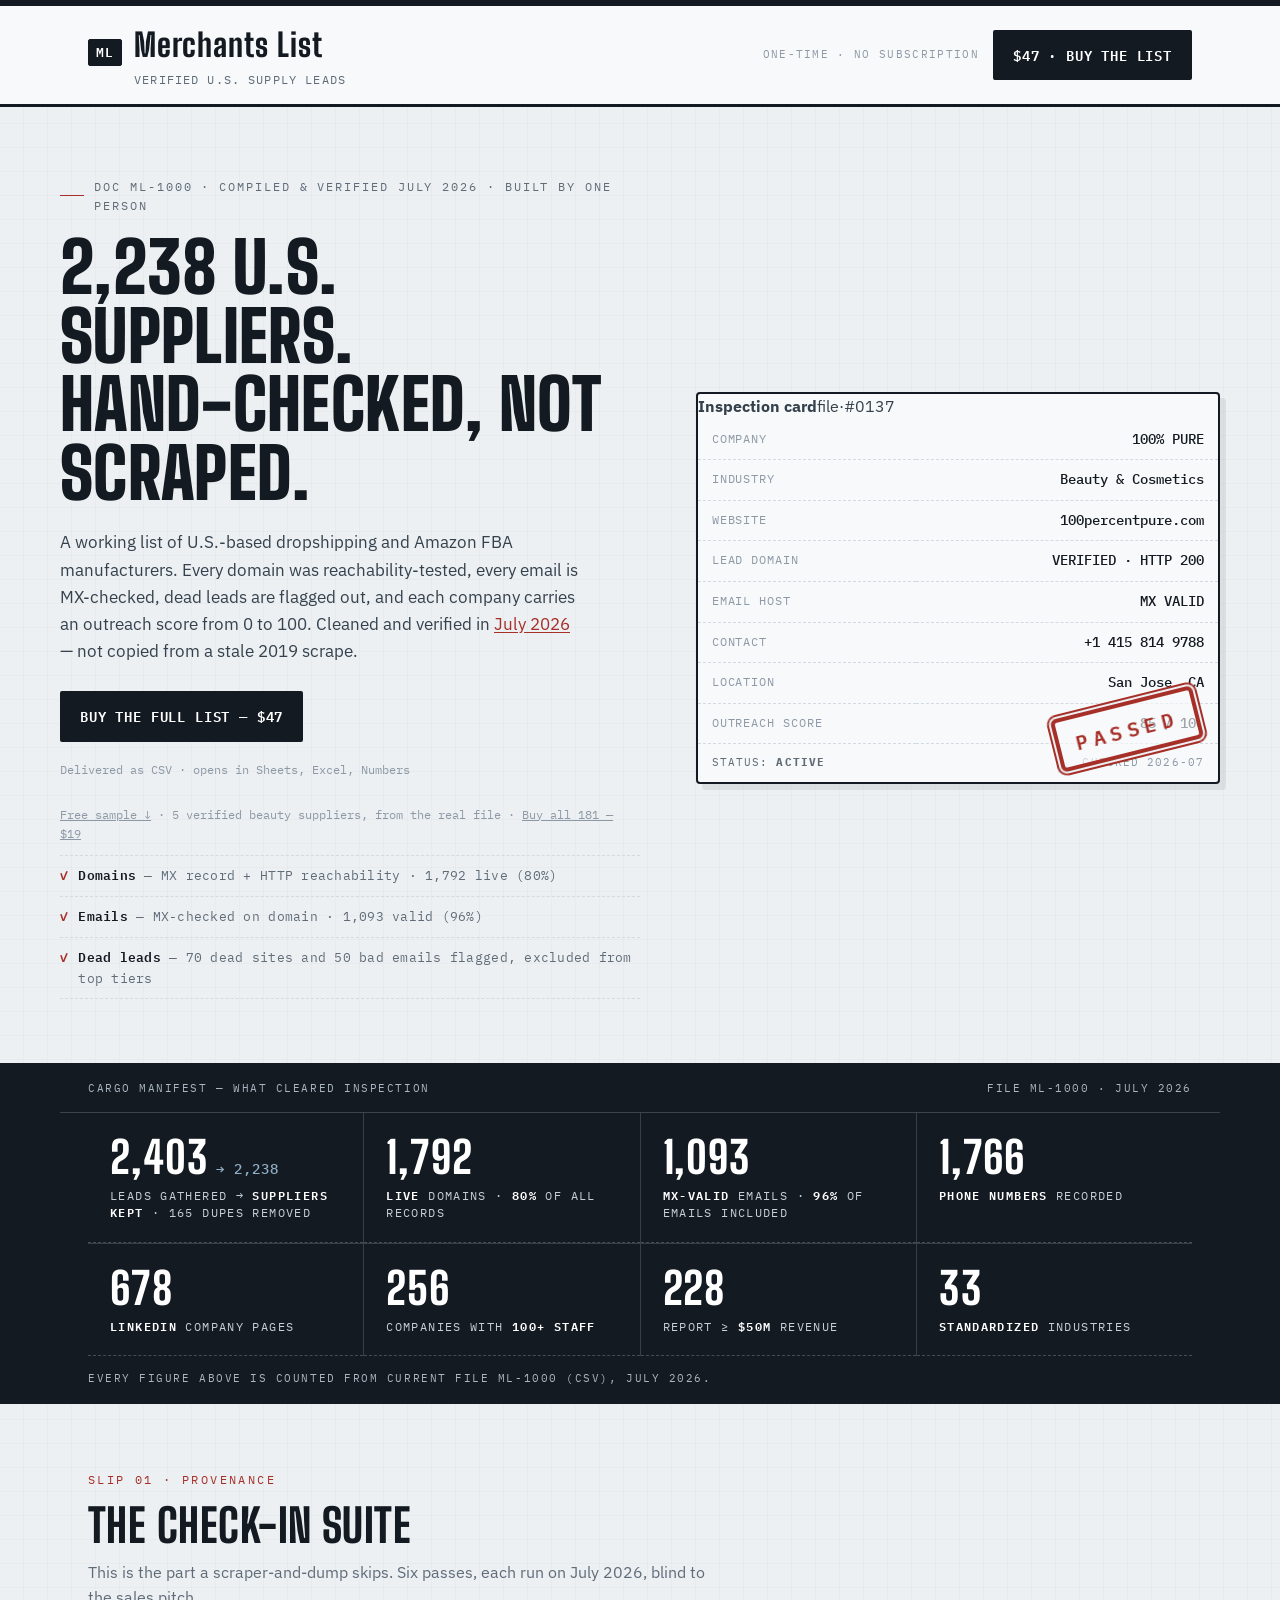
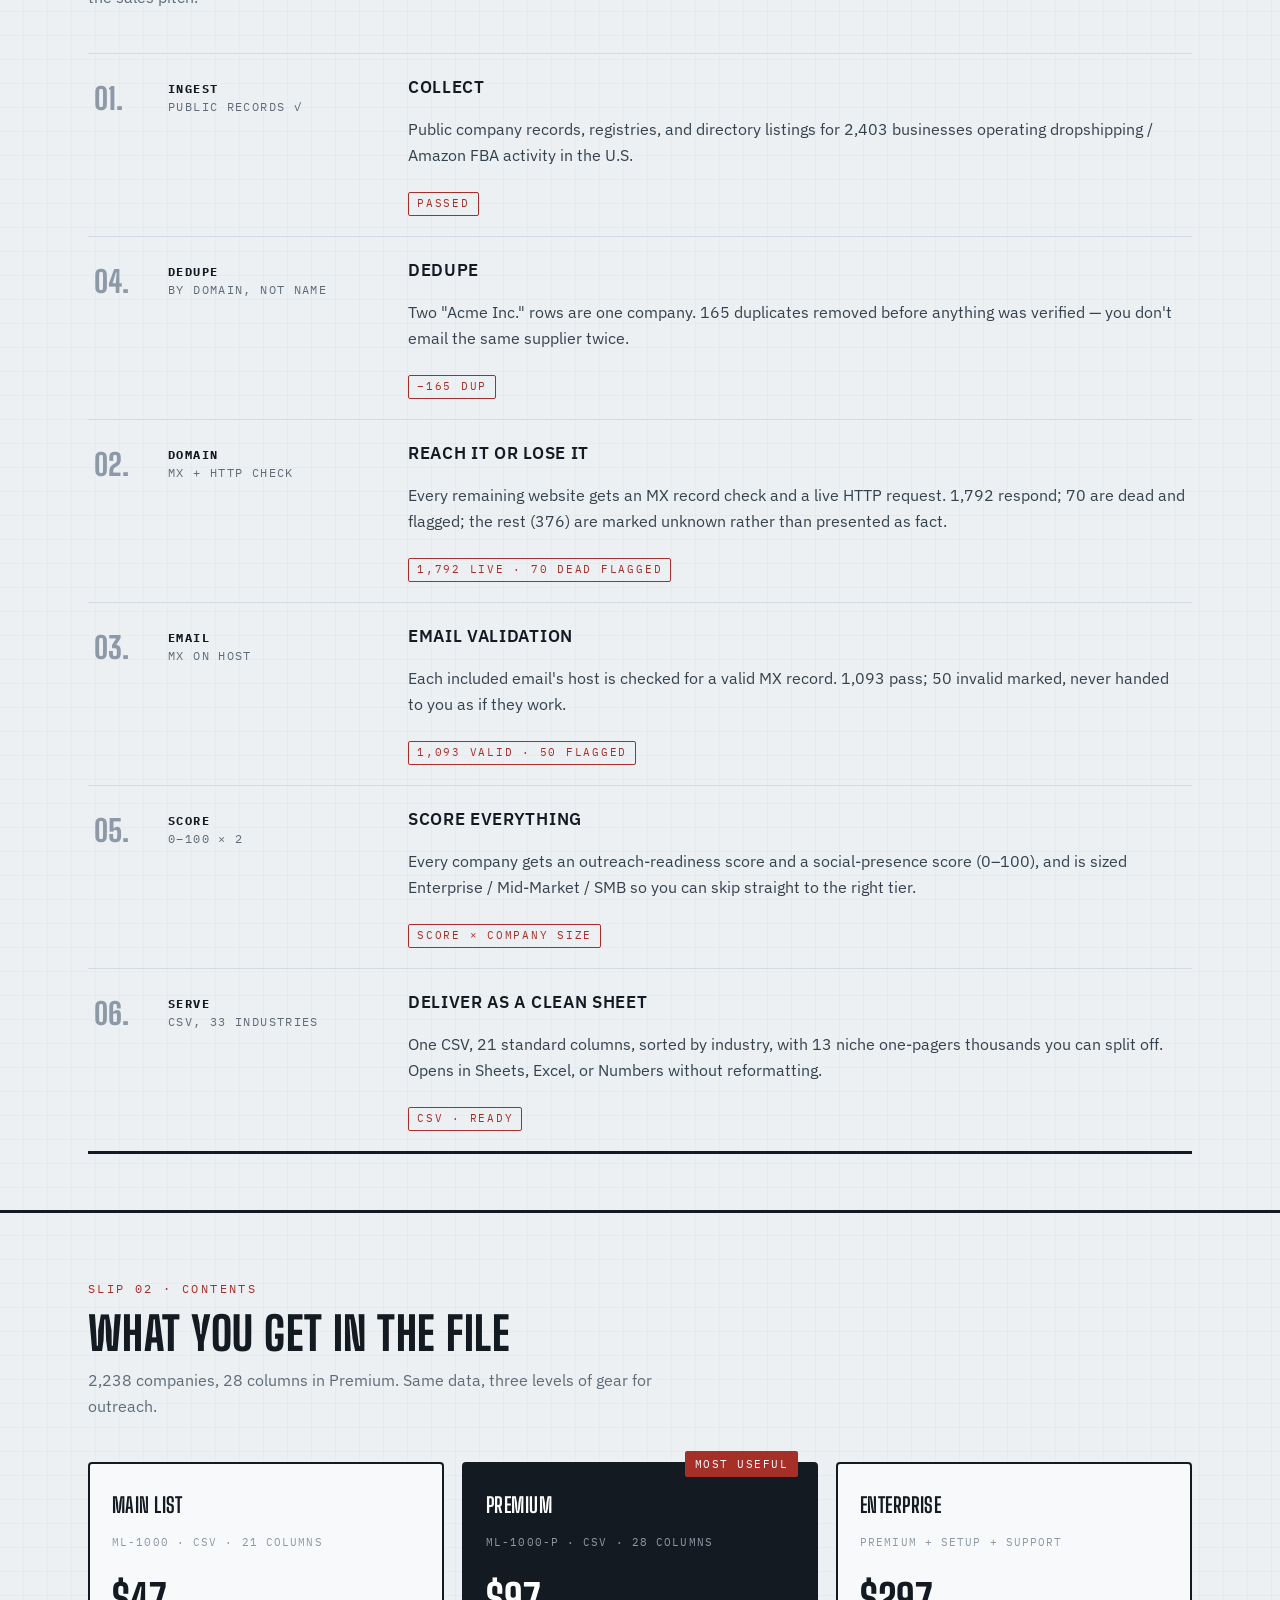
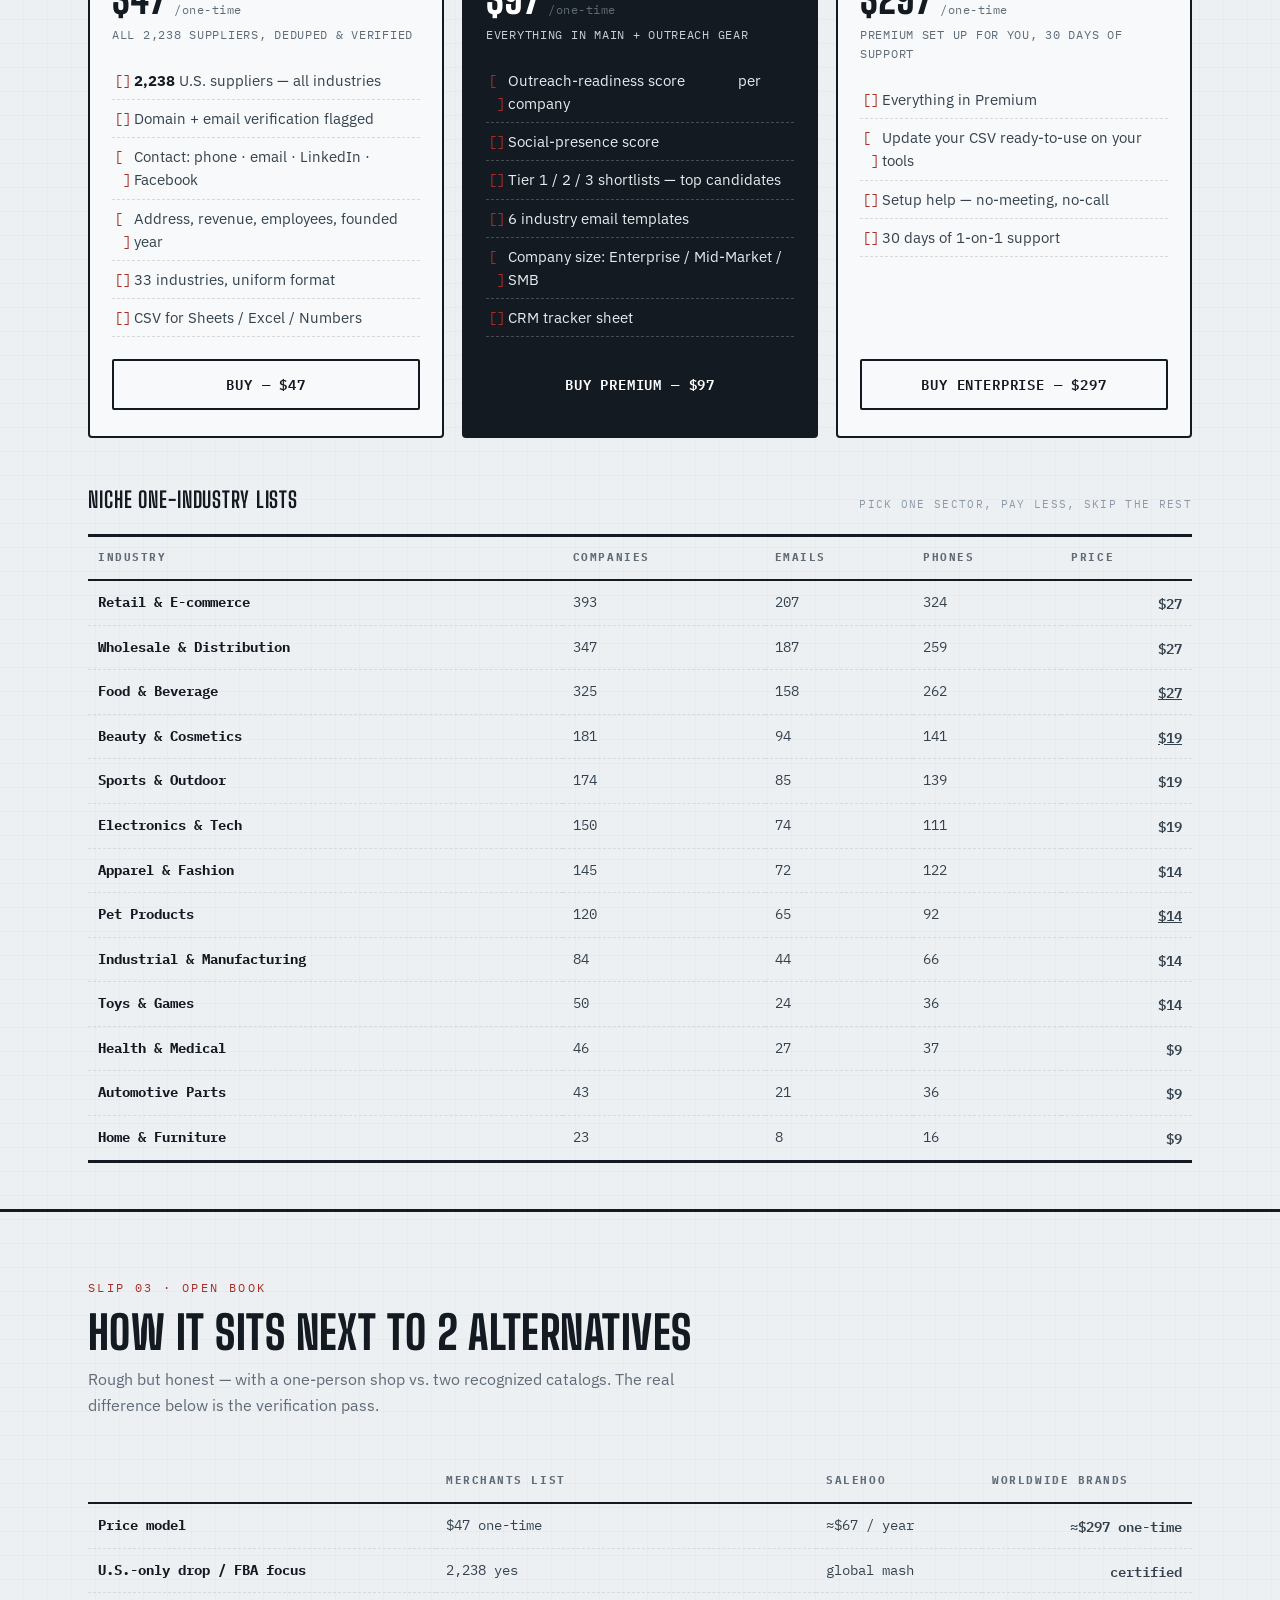
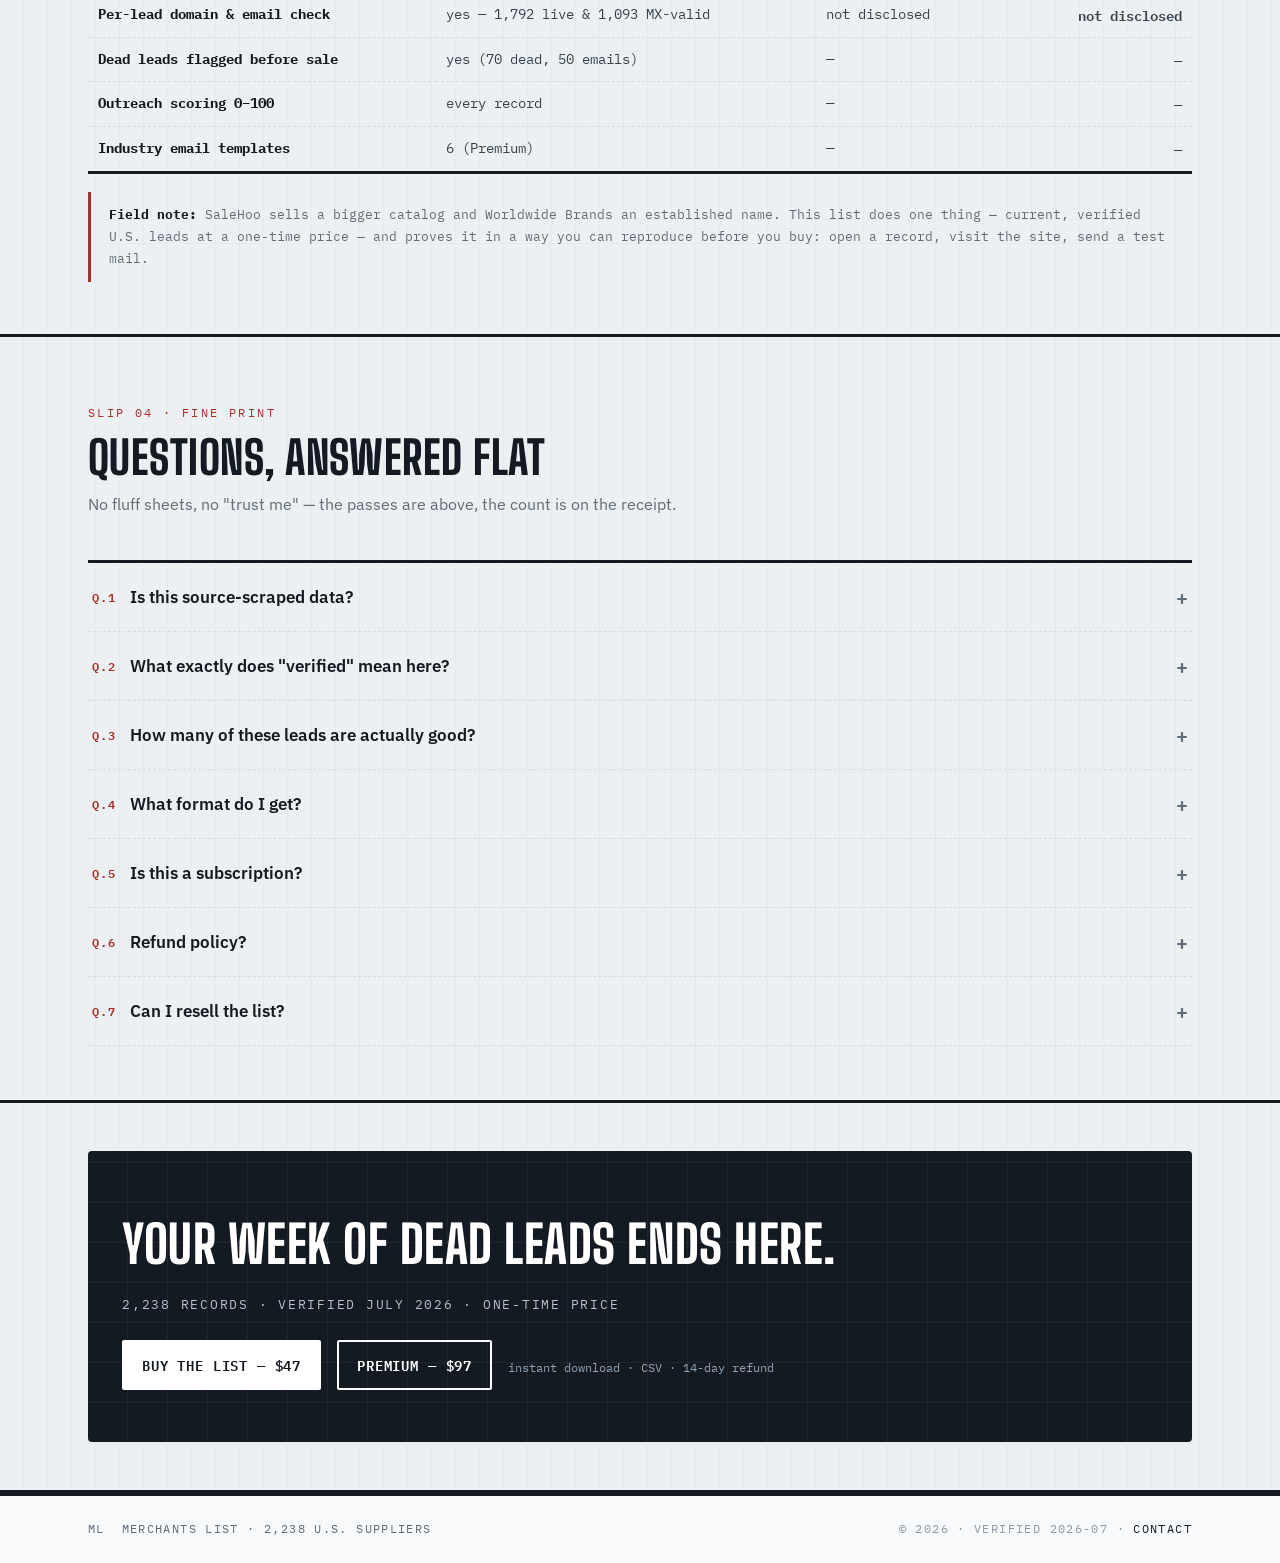
==== index.html @ 6931a7f6 "Add files via upload" ====
<!DOCTYPE html>
<html lang="en">
<head>
<meta charset="utf-8">
<meta name="viewport" content="width=device-width, initial-scale=1">
<title>Merchants List — 2,238 Verified U.S. Dropshipping &amp; FBA Suppliers</title>
<meta name="description" content="2,238 U.S.-based dropshipping and Amazon FBA suppliers, checked by hand and script: 1,792 live domains, 1,093 MX-valid emails, scored 0–100. One-time $47. No subscription.">
<link rel="preconnect" href="https://fonts.googleapis.com">
<link rel="preconnect" href="https://fonts.gstatic.com" crossorigin>
<link href="https://fonts.googleapis.com/css2?family=Big+Shoulders+Display:wght@600;700;800;900&family=IBM+Plex+Mono:wght@400;500;600&family=IBM+Plex+Sans:wght@400;500;600;700&display=swap" rel="stylesheet">
<style>
  :root{
    --paper:#EDF0F3;
    --panel:#F7F9FB;
    --carbon:#141A21;
    --ink:#35424D;
    --slate:#5F6C78;
    --hash:#8D99A6;
    --rule:#D4DAE1;
    --rule-strong:#A8B3BE;
    --stamp:#A62F28;
    --stamp-soft:rgba(166,47,40,.08);
    --maxw:1160px;
    --r-card:4px;
    --r-tag:2px;
    --font-display:'Big Shoulders Display','Arial Narrow',sans-serif;
    --font-mono:'IBM Plex Mono','SFMono-Regular',Consolas,monospace;
    --font-sans:'IBM Plex Sans',system-ui,-apple-system,Segoe UI,Roboto,sans-serif;
  }
  *{box-sizing:border-box}
  html{scroll-behavior:smooth}
  body{
    margin:0;
    font-family:var(--font-sans);
    color:var(--ink);
    background-color:var(--paper);
    background-image:
      repeating-linear-gradient(0deg, transparent 0 23px, rgba(20,26,33,.025) 23px 24px),
      repeating-linear-gradient(90deg, transparent 0 23px, rgba(20,26,33,.025) 23px 24px);
    line-height:1.6;
    -webkit-font-smoothing:antialiased;
  }
  a{color:inherit}
  ::selection{background:var(--stamp);color:#fff}

  .wrap{max-width:var(--maxw);margin:0 auto;padding:0 28px}

  .skip{position:absolute;left:-999px;top:8px;z-index:50;background:var(--carbon);color:#fff;padding:10px 16px;border-radius:var(--r-tag)}
  .skip:focus{left:8px}

  .mono{font-family:var(--font-mono)}
  .display{font-family:var(--font-display)}

  /* ---------- MASTHEAD ---------- */
  .masthead{
    border-bottom:3px solid var(--carbon);
    border-top:6px solid var(--carbon);
    background:var(--panel);
  }
  .masthead-inner{
    display:flex;align-items:center;justify-content:space-between;gap:16px;
    padding:14px 28px;max-width:var(--maxw);margin:0 auto;flex-wrap:wrap;
  }
  .brand{display:flex;align-items:baseline;gap:12px;flex-wrap:wrap}
  .brand .mark{
    font-family:var(--font-mono);font-weight:600;font-size:13px;letter-spacing:.08em;
    border:1px solid var(--carbon);padding:2px 7px;border-radius:var(--r-tag);
    background:var(--carbon);color:#fff;
  }
  .brand h1,.brand p{margin:0}
  .brand h1{font-family:var(--font-display);font-weight:800;font-size:32px;letter-spacing:.03em;color:var(--carbon)}
  .brand .tagline{font-family:var(--font-mono);font-size:11.5px;letter-spacing:.1em;color:var(--slate);text-transform:uppercase}
  .masthead-cta{display:flex;align-items:center;gap:14px}
  .masthead-meta{font-family:var(--font-mono);font-size:11px;letter-spacing:.12em;text-transform:uppercase;color:var(--hash)}

  .btn{
    display:inline-block;font-family:var(--font-mono);font-weight:600;font-size:14px;letter-spacing:.06em;
    text-transform:uppercase;text-decoration:none;padding:12px 18px;border-radius:var(--r-tag);
    border:2px solid var(--carbon);color:var(--carbon);background:transparent;transition:background .15s,transform .15s;
  }
  .btn:hover{background:rgba(20,26,33,.06)}
  .btn:active{transform:translateY(1px)}
  .btn-primary{background:var(--carbon);border-color:var(--carbon);color:#fff}
  .btn-primary:hover{background:var(--stamp);border-color:var(--stamp);color:#fff}

  /* ---------- HERO ---------- */
  .hero{border-bottom:3px solid var(--carbon)}
  .hero-grid{display:grid;grid-template-columns:1.05fr .95fr;gap:56px;align-items:center;padding:70px 0 64px}
  .kicker{
    font-family:var(--font-mono);font-size:12px;letter-spacing:.16em;text-transform:uppercase;
    color:var(--slate);display:flex;align-items:center;gap:10px;margin:0 0 18px;
  }
  .kicker::before{content:"";width:26px;height:1px;background:var(--stamp)}
  .hero h2{
    font-family:var(--font-display);font-weight:900;font-size:clamp(40px,6vw,70px);
    line-height:.98;letter-spacing:.005em;margin:0 0 22px;color:var(--carbon);text-transform:uppercase;
  }
  .hero h2 .stamp-underline{
    position:relative;white-space:nowrap;
  }
  .hero h2 .stamp-underline::after{
    content:"";position:absolute;left:-2px;right:-2px;bottom:.04em;height:.14em;
    background:var(--stamp-soft);border-bottom:2px solid var(--stamp);border-radius:1px;
  }
  .lede{font-size:17px;color:var(--ink);max-width:52ch;margin:0 0 26px}
  .lede a{color:var(--stamp);text-decoration-color:var(--stamp);text-underline-offset:2px}

  .cta-row{display:flex;align-items:center;gap:18px;flex-wrap:wrap;margin-bottom:26px}
  .cta-note{font-family:var(--font-mono);font-size:12px;color:var(--hash)}

  .prelist{list-style:none;margin:0;padding:0;border-top:1px dashed var(--rule)}
  .prelist li{
    display:flex;gap:10px;align-items:baseline;
    font-family:var(--font-mono);font-size:13px;color:var(--slate);
    padding:9px 0;border-bottom:1px dashed var(--rule);letter-spacing:.02em;
  }
  .prelist li b{color:var(--carbon);font-weight:600}
  .prelist li .ck{color:var(--stamp);font-weight:600}

  /* inspection card */
  .inspection{
    position:relative;background:var(--panel);border:2px solid var(--carbon);
    border-radius:var(--r-card);box-shadow:6px 6px 0 rgba(20,26,33,.08);
  }
  .inspection .file{
    display:flex;justify-content:space-between;gap:10px;align-items:center;
    border-bottom:2px solid var(--carbon);padding:8px 14px;
    font-family:var(--font-mono);font-size:11px;letter-spacing:.14em;text-transform:uppercase;
    background:#E7EAEE;
  }
  .inspection .file b{color:var(--carbon)}
  .inspection .file span{color:var(--slate)}
  .inspection table{width:100%;border-collapse:collapse;font-family:var(--font-mono);font-size:13.5px}
  .inspection td{padding:9px 14px;border-bottom:1px dashed var(--rule);vertical-align:top}
  .inspection td.k{color:var(--hash);width:42%;text-transform:uppercase;letter-spacing:.08em;font-size:12px}
  .inspection td.v{text-align:right;color:var(--carbon);font-weight:500}
  .inspection td.v .ok{color:var(--stamp);font-weight:600}
  .inspection .foot{padding:10px 14px;font-family:var(--font-mono);font-size:11px;letter-spacing:.1em;text-transform:uppercase;color:var(--slate);display:flex;justify-content:space-between}
  .inspection .foot time{color:var(--hash)}

  .stamp{
    position:absolute;right:18px;bottom:26px;
    font-family:var(--font-mono);font-weight:600;font-size:20px;letter-spacing:.28em;text-transform:uppercase;
    color:var(--stamp);border:4px solid var(--stamp);border-radius:6px;
    padding:8px 16px 6px;background:rgba(247,249,251,.62);
    transform:rotate(-9deg);box-shadow:0 0 0 2px var(--paper),0 0 0 4px var(--stamp);
    opacity:0;pointer-events:none;
  }
  @media (prefers-reduced-motion:no-preference){
    .stamp{animation:stamp-hit .75s cubic-bezier(.2,.85,.25,1) .5s both}
  }
  @keyframes stamp-hit{
    0%{opacity:0;transform:translate(-120px,-90px) rotate(-26deg) scale(1.6)}
    55%{opacity:1;transform:translate(0,0) rotate(-14deg) scale(1.02)}
    72%{transform:translate(0,-3px) rotate(-12deg) scale(1)}
    100%{opacity:1;transform:rotate(-14deg) scale(1)}
  }
  @media (prefers-reduced-motion:reduce){
    .stamp{opacity:1}
    html{scroll-behavior:auto}
  }

  /* ---------- TALLY STRIP ---------- */
  .tally{border-bottom:3px solid var(--carbon);background:var(--carbon);color:#fff}
  .tally .strip{
    display:grid;grid-template-columns:repeat(4,1fr);gap:1px;background:rgba(255,255,255,.16);
  }
  .ticket{
    background:var(--carbon);padding:22px 22px 20px;position:relative;
    border-bottom:1px dashed rgba(255,255,255,.22);
  }
  .ticket::after{
    content:"";position:absolute;left:0;right:0;bottom:-5px;height:10px;
    background:
      radial-gradient(circle at 5px 1px,var(--carbon) 3px,transparent 3.5px) 0 0/13px 10px no-repeat;
  }
  .ticket .n{font-family:var(--font-display);font-weight:800;font-size:44px;line-height:1;letter-spacing:.02em;display:flex;align-items:baseline;gap:8px}
  .ticket .n small{font-family:var(--font-mono);font-size:14px;font-weight:500;color:#8FB0C6}
  .ticket .l{font-family:var(--font-mono);font-size:11.5px;letter-spacing:.12em;text-transform:uppercase;color:#C9CFD6;margin-top:8px;line-height:1.5}
  .ticket .l b{color:#fff;font-weight:600}
  .ticket .check{color:#E4584C;font-weight:600}
  .ticker-hd,.tally-foot{
    font-family:var(--font-mono);font-size:11px;letter-spacing:.14em;text-transform:uppercase;
    padding-top:14px;padding-bottom:14px;color:#AAB6C2;
  }
  .ticker-hd{display:flex;justify-content:space-between;gap:12px;align-items:center;border-bottom:1px solid rgba(255,255,255,.18)}

  /* ---------- SECTION HEADERS ---------- */
  section.block{border-bottom:3px solid var(--carbon)}
  .sechd{padding:54px 0 8px}
  .sechd .no{font-family:var(--font-mono);font-size:12px;letter-spacing:.2em;color:var(--stamp);text-transform:uppercase}
  .sechd h3{font-family:var(--font-display);font-weight:800;font-size:clamp(30px,4.4vw,46px);text-transform:uppercase;letter-spacing:.01em;color:var(--carbon);margin:6px 0 10px;line-height:1.05}
  .sechd p.sub{color:var(--slate);max-width:62ch;margin:0 0 34px;font-size:16px}

  /* ---------- PROCESS ---------- */
  .steps{border-collapse:collapse;width:100%;margin:0 0 56px}
  .steps tr{border-top:1px solid var(--rule)}
  .steps td{padding:20px 6px;vertical-align:top}
  .steps tr:last-child{border-bottom:3px solid var(--carbon)}
  .steps .num{font-family:var(--font-display);font-weight:800;font-size:30px;color:var(--hash);width:74px}
  .steps .stat{width:240px;font-family:var(--font-mono);font-size:11.5px;letter-spacing:.12em;text-transform:uppercase;color:var(--slate);padding-top:26px;line-height:1.6}
  .steps .stat b{color:var(--carbon)}
  .steps .title{font-weight:600;color:var(--carbon);font-size:17px;margin-bottom:4px;text-transform:uppercase;letter-spacing:.04em}
  .steps .desc{color:var(--ink)}
  .steps .pass{display:inline-block;margin-top:8px;font-family:var(--font-mono);font-size:11px;letter-spacing:.16em;text-transform:uppercase;color:var(--stamp);border:1px solid var(--stamp);padding:2px 8px;border-radius:var(--r-tag)}

  /* ---------- PRICING ---------- */
  .grid{padding-bottom:46px}
  .tiers{display:grid;grid-template-columns:repeat(3,1fr);gap:18px;margin-bottom:44px}
  .tier{
    position:relative;background:var(--panel);border:2px solid var(--carbon);border-radius:var(--r-card);
    padding:24px 22px 26px;display:flex;flex-direction:column;
  }
  .tier.lead{background:var(--carbon);color:#fff;border-color:var(--carbon)}
  .tier.lead h4{color:#fff}
  .tier.lead .price{color:#fff}
  .tier.lead .tier-meta{color:#C9CFD8}
  .tier.lead .inc{color:#E7EBEE}
  .tier.lead ul li{border-color:rgba(255,255,255,.22);color:#E7EBEE}
  .tier .ribbon{
    position:absolute;top:-13px;right:18px;background:var(--stamp);color:#fff;
    font-family:var(--font-mono);font-size:10.5px;letter-spacing:.14em;text-transform:uppercase;padding:5px 10px;border-radius:var(--r-tag);
  }
  .tier h4{font-family:var(--font-display);font-weight:700;font-size:21px;letter-spacing:.02em;margin:0 0 2px;text-transform:uppercase;color:var(--carbon)}
  .tier .tbl-meta{font-family:var(--font-mono);font-size:11px;letter-spacing:.1em;text-transform:uppercase;color:var(--hash)}
  .tier .price{font-family:var(--font-display);font-weight:800;font-size:40px;line-height:1;margin:16px 0 4px;color:var(--carbon)}
  .tier .price small{font-family:var(--font-mono);font-size:12px;color:var(--slate);font-weight:400;letter-spacing:.04em}
  .tier .onetime{font-family:var(--font-mono);font-size:11.5px;color:var(--stamp);letter-spacing:.08em}
  .tier .listing{font-family:var(--font-mono);font-size:12px;letter-spacing:.06em;color:var(--slate);margin:2px 0 0;text-transform:uppercase}
  .tier.lead .listing{color:#C9CFD8}
  .tier ul{list-style:none;padding:0;margin:18px 0 22px}
  .tier ul li{font-size:14.5px;padding:7px 0 7px 22px;position:relative;color:var(--ink);border-bottom:1px dashed var(--rule)}
  .tier ul li::before{content:"[";position:absolute;left:2px;color:var(--stamp);font-family:var(--font-mono)}
  .tier ul li::after{content:"]";position:absolute;left:11px;color:var(--stamp);font-family:var(--font-mono)}
  .tier ul li b{color:var(--carbon)}
  .tier .btn{margin-top:auto;text-align:center}

  .niche-hd{display:flex;justify-content:space-between;align-items:baseline;border-bottom:3px solid var(--carbon);padding-bottom:10px;margin-bottom:0}
  .niche-hd h4{font-family:var(--font-display);font-weight:700;font-size:22px;text-transform:uppercase;letter-spacing:.04em;color:var(--carbon);margin:0}
  .niche-hd p{font-family:var(--font-mono);font-size:11px;letter-spacing:.12em;text-transform:uppercase;color:var(--hash)}
  .tablewrap{overflow-x:auto;margin-top:0}
  table.ledger{width:100%;border-collapse:collapse;font-family:var(--font-mono);font-size:13.5px}
  table.ledger th{
    text-align:left;font-size:11px;letter-spacing:.14em;text-transform:uppercase;color:var(--slate);
    padding:12px 10px;border-bottom:2px solid var(--carbon);
  }
  table.ledger td{padding:11px 10px;border-bottom:1px dashed var(--rule);color:var(--ink)}
  table.ledger td:last-child{text-align:right;font-weight:600}
  table.ledger tr:hover td{background:rgba(166,47,40,.04)}
  table.ledger td b{color:var(--carbon)}
  table.ledger td .price{color:var(--stamp);font-weight:600}
  table.ledger tr:last-child td{border-bottom:3px solid var(--carbon)}

  /* ---------- COMPARISON ---------- */
  .compare{padding-bottom:52px}
  .compare .note{
    font-family:var(--font-mono);font-size:13px;color:var(--slate);border-left:3px solid var(--stamp);
    padding:12px 18px;margin:18px 0 0;width:100%;line-height:1.7;
  }
  .compare .note b{color:var(--carbon)}
  table.ledger td .mar{color:var(--carbon)}
  table.ledger td .nope{color:var(--hash)}

  /* ---------- FAQ ---------- */
  .faq{padding-bottom:54px}
  details{
    border-bottom:1px dashed var(--rule);
  }
  details:first-of-type{border-top:3px solid var(--carbon)}
  details summary{
    cursor:pointer;list-style:none;display:flex;justify-content:flex-start;align-items:center;gap:14px;
    padding:18px 4px;font-weight:600;color:var(--carbon);font-size:16.5px;text-transform:none;
  }
  details summary::-webkit-details-marker{display:none}
  details summary .q{font-family:var(--font-mono);font-size:11.5px;color:var(--stamp);letter-spacing:.1em;flex:0 0 auto}
  details summary::after{content:"+";font-family:var(--font-mono);font-size:20px;color:var(--slate);transition:transform .15s;margin-left:auto;padding-left:14px}
  details[open] summary::after{content:"−";color:var(--stamp)}
  details p{margin:0 0 18px;padding:0 4px 0 30px;color:var(--sl)}
  details p b{color:var(--carbon)}

  /* ---------- FINAL CTA ---------- */
  .final{
    background:var(--carbon);color:#fff;border-radius:var(--r-card);
    margin:48px 0;padding:52px 34px;position:relative;overflow:hidden;
  }
  .final::before{
    content:"";position:absolute;inset:0;
    background:repeating-linear-gradient(90deg,transparent 0 39px,rgba(255,255,255,.05) 39px 40px),
               repeating-linear-gradient(0deg,transparent 0 39px,rgba(255,255,255,.05) 39px 40px);
  }
  .final h3{
    position:relative;font-family:var(--font-display);font-weight:800;font-size:clamp(30px,5vw,52px);
    text-transform:uppercase;letter-spacing:.01em;margin:0 0 8px;color:#fff;
  }
  .final .sub{position:relative;font-family:var(--font-mono);font-size:12.5px;letter-spacing:.14em;text-transform:uppercase;color:#AFC3D4;margin:0 0 26px}
  .final .final-cta{position:relative;display:flex;gap:16px;align-items:center;flex-wrap:wrap}
  .final .btn{border-color:#fff;color:#fff}
  .final .btn-primary{background:#fff;color:var(--carbon);border-color:#fff}
  .final .btn-primary:hover{background:var(--stamp);border-color:var(--stamp);color:#fff}
  .final .fine{position:relative;font-family:var(--font-mono);font-size:12px;color:#8FA3B6;margin-top:4px}

  footer{
    border-top:6px solid var(--carbon);background:var(--panel);
  }
  footer .wrap{display:flex;justify-content:space-between;align-items:center;gap:14px;flex-wrap:wrap;padding:24px 28px}
  footer .l{font-family:var(--font-mono);font-size:11.5px;letter-spacing:.12em;text-transform:uppercase;color:var(--slate)}
  footer .r{font-family:var(--font-mono);font-size:11.5px;letter-spacing:.12em;text-transform:uppercase;color:var(--hash)}
  footer a{color:var(--carbon);text-decoration:none}
  footer a:hover{text-decoration:underline;text-underline-offset:2px}

  :focus-visible{outline:2px solid var(--stamp);outline-offset:2px;border-radius:2px}

  @media (max-width:960px){
    .hero-grid{grid-template-columns:1fr;gap:40px;padding:44px 0 48px}
    .tally .strip{grid-template-columns:repeat(2,1fr)}
    .tiers{grid-template-columns:1fr}
    .steps .stat{display:none}
    .steps .num{width:52px;font-size:24px}
  }
  @media (max-width:520px){
    .wrap{padding:0 18px}
    .masthead-inner{padding:14px 18px}
    footer .wrap{padding:20px 18px}
    .tally .strip{grid-template-columns:1fr}
    .masthead-meta{display:none}
    .final{padding:38px 22px}
  }
</style>
</head>
<body id="top">
<a class="skip" href="#main">Skip to content</a>

<header class="masthead">
  <div class="masthead-inner">
    <div class="brand">
      <span class="mark" aria-hidden="true">ML</span>
      <div>
        <h1>Merchants List</h1>
        <p class="tagline">Verified U.S. supply leads</p>
      </div>
    </div>
    <div class="masthead-cta">
      <span class="masthead-meta">One-time · no subscription</span>
      <a class="btn btn-primary" href="https://tachyon80.gumroad.com/l/atvkft" aria-label="Buy the full list for 47 dollars"><!-- replace href with Gumroad URL -->$47 · Buy the list</a>
    </div>
  </div>
</header>

<main id="main">

  <!-- HERO -->
  <section class="hero" aria-labelledby="hero-h">
    <div class="wrap hero-grid">
      <div>
        <p class="kicker">Doc ML-1000 · Compiled &amp; verified July 2026 · Built by one person</p>
        <h2 id="hero-h">2,238 U.S. suppliers.<br><span class="stamp-ink">Hand-checked</span>, not scraped.</h2>
        <p class="lede">A working list of U.S.-based dropshipping and Amazon FBA manufacturers. Every domain was reachability-tested, every email is MX-checked, dead leads are flagged out, and each company carries an outreach score from 0 to 100. Cleaned and verified in <a href="#process">July 2026</a> — not copied from a stale 2019 scrape.</p>

        <div class="cta-row">
          <a class="btn btn-primary" href="https://tachyon80.gumroad.com/l/atvkft" aria-label="Buy the full list for 47 dollars on Gumroad">Buy the full list — $47</a>
          <span class="cta-note mono">Delivered as CSV · opens in Sheets, Excel, Numbers</span>
        </div>

        <p class="cta-note"><a href="ornek_beauty_listesi.csv" class="mono">Free sample ↓</a> · 5 verified beauty suppliers, from the real file · <a href="https://tachyon80.gumroad.com/l/ubhqlz" class="mono">Buy all 181 — $19</a></p>

        <ul class="prelist" aria-label="What is verified">
          <li><span class="ck">✓</span><span><b>Domains</b> — MX record + HTTP reachability · 1,792 live (80%)</span></li>
          <li><span class="ck">✓</span><span><b>Emails</b> — MX-checked on domain · 1,093 valid (96%)</span></li>
          <li><span class="ck">✓</span><span><b>Dead leads</b> — 70 dead sites and 50 bad emails flagged, excluded from top tiers</span></li>
        </ul>
      </div>

      <div class="inspection" role="img" aria-label="Sample of a verified supplier record">
        <div class="cap"><b>Inspection card</b><span>file·#0137</span></div>
        <table>
          <tr><td class="k">Company</td><td class="v">100% PURE</td></tr>
          <tr><td class="k">Industry</td><td class="v">Beauty &amp; Cosmetics</td></tr>
          <tr><td class="k">Website</td><td class="v">100percentpure.com</td></tr>
          <tr><td class="k">Lead domain</td><td class="v ok">VERIFIED · HTTP 200</td></tr>
          <tr><td class="k">Email host</td><td class="v ok">MX VALID</td></tr>
          <tr><td class="k">Contact</td><td class="v">+1 415 814 9788</td></tr>
          <tr><td class="k">Location</td><td class="v">San Jose, CA</td></tr>
          <tr><td class="k">Outreach score</td><td class="v">85 / 100</td></tr>
        </table>
        <div class="foot"><span>Status: <b class="ok">Active</b></span><time>checked 2026-07</time></div>
        <div class="stamp" aria-hidden="true">Passed</div>
      </div>
    </div>
  </section>

  <!-- TALLY -->
  <section class="tally" aria-labelledby="tally-h">
<div class="ticker-hd wrap">
  <span id="tally-h">Cargo manifest — what cleared inspection</span>
  <span>file ML-1000 · July 2026</span>
</div>
    <div class="wrap">
      <div class="strip">
        <div class="ticket"><div class="n">2,403 <small>→ 2,238</small></div><div class="l">leads gathered → <b>suppliers kept</b> · 165 dupes removed</div></div>
        <div class="ticket"><div class="n">1,792</div><div class="l"><b>live</b>&nbsp;domains · <b>80%</b> of all records</div></div>
        <div class="ticket"><div class="n">1,093</div><div class="l"><b class="t">mx-valid</b>&nbsp;emails · <b>96%</b> of emails included</div></div>
        <div class="ticket"><div class="n">1,766</div><div class="l"><b>phone numbers</b> recorded</div></div>
        <div class="ticket"><div class="n">678</div><div class="l"><b>LinkedIn</b> company pages</div></div>
        <div class="ticket"><div class="n">256</div><div class="l">companies with <b>100+ staff</b></div></div>
        <div class="ticket"><div class="n">228</div><div class="l">report ≥ <b>$50M</b> revenue</div></div>
        <div class="ticket"><div class="n">33</div><div class="l"><b>standardized</b> industries</div></div>
      </div>
    </div>
    <div class="tally-foot wrap">Every figure above is counted from current file ML-1000 (CSV), July 2026.</div>
  </section>

  <!-- PROCESS -->
  <section class="block" id="process" aria-labelledby="proc-h">
    <div class="wrap">
      <div class="sechd">
        <p class="no">Slip 01 · Provenance</p>
        <h3 id="proc-h">The check-in suite</h3>
        <p class="sub">This is the part a scraper-and-dump skips. Six passes, each run on July 2026, blind to the sales pitch.</p>
      </div>
      <table class="steps">
        <tr class="sto">
          <td class="num">01.</td>
          <td class="stat"><b>Ingest</b><br>public records ✓</td>
          <td>
            <div class="title">Collect</div>
            <p class="desc">Public company records, registries, and directory listings for 2,403 businesses operating dropshipping / Amazon FBA activity in the U.S.</p>
            <span class="pass">PASSED</span>
          </td>
        </tr>
        <tr class="sto">
          <td class="num">04.</td>
          <td class="stat"><b>Dedupe</b><br>by domain, not name</td>
          <td>
            <div class="title">Dedupe</div>
            <p class="desc">Two "Acme Inc." rows are one company. 165 duplicates removed before anything was verified — you don't email the same supplier twice.</p>
            <span class="pass">−165 DUP</span>
          </td>
        </tr>
        <tr class="sto">
          <td class="num">02.</td>
          <td class="stat"><b>Domain</b><br>MX + HTTP check</td>
          <td>
            <div class="title">Reach it or lose it</div>
            <p class="desc">Every remaining website gets an MX record check and a live HTTP request. 1,792 respond; 70 are dead and flagged; the rest (376) are marked unknown rather than presented as fact.</p>
            <span class="pass">1,792 LIVE · 70 DEAD FLAGGED</span>
          </td>
        </tr>
        <tr class="sto">
          <td class="num">03.</td>
          <td class="stat"><b>Email</b><br>MX on host</td>
          <td>
            <div class="title">Email validation</div>
            <p class="desc">Each included email's host is checked for a valid MX record. 1,093 pass; 50 invalid marked, never handed to you as if they work.</p>
            <span class="pass">1,093 VALID · 50 FLAGGED</span>
          </td>
        </tr>
        <tr class="sto">
          <td class="num">05.</td>
          <td class="stat"><b>Score</b><br>0–100 × 2</td>
          <td>
            <div class="title">Score everything</div>
            <p class="desc">Every company gets an outreach-readiness score and a social-presence score (0–100), and is sized Enterprise / Mid-Market / SMB so you can skip straight to the right tier.</p>
            <span class="pass">SCORE × COMPANY SIZE</span>
          </td>
        </tr>
        <tr class="sto">
          <td class="num">06.</td>
          <td class="stat"><b>Serve</b><br>CSV, 33 industries</td>
          <td>
            <div class="title">Deliver as a clean sheet</div>
            <p class="desc">One CSV, 21 standard columns, sorted by industry, with 13 niche one-pagers thousands you can split off. Opens in Sheets, Excel, or Numbers without reformatting.</p>
            <span class="pass">CSV · READY</span>
          </td>
        </tr>
      </table>
    </div>
  </section>

  <!-- PRICING / CONTENTS -->
  <section class="block" id="contents" aria-labelledby="price-h">
    <div class="wrap">
      <div class="sechd">
        <p class="no">Slip 02 · Contents</p>
        <h3 id="price-h">What you get in the file</h3>
        <p class="sub">2,238 companies, 28 columns in Premium. Same data, three levels of gear for outreach.</p>
      </div>

      <div class="grid">
        <div class="tiers">
          <div class="tier">
            <h4>Main list</h4>
            <p class="tbl-meta">ML-1000 · CSV · 21 columns</p>
            <div class="price">$47<small> /one-time</small></div>
            <p class="listing">All 2,238 suppliers, deduped &amp; verified</p>
            <ul>
              <li><b>2,238</b> U.S. suppliers — all industries</li>
              <li>Domain + email verification flagged</li>
              <li>Contact: phone · email · LinkedIn · Facebook</li>
              <li>Address, revenue, employees, founded year</li>
              <li>33 industries, uniform format</li>
              <li>CSV for Sheets / Excel / Numbers</li>
            </ul>
            <a class="btn" href="https://tachyon80.gumroad.com/l/atvkft" aria-label="Buy the main list for 47 dollars"><!-- Gumroad link -->Buy — $47</a>
          </div>

          <div class="tier lead">
            <div class="ribbon">Most useful</div>
            <h4>Premium</h4>
            <p class="tbl-meta">ML-1000-P · CSV · 28 columns</p>
            <div class="price">$97<small> /one-time</small></div>
            <p class="listing">Everything in Main + outreach gear</p>
            <ul>
              <li>Outreach-readiness score <b>0–100</b> per company</li>
              <li>Social-presence score <b>0–100</b></li>
              <li>Tier 1 / 2 / 3 shortlists — top candidates</li>
              <li>6 industry email templates</li>
              <li>Company size: Enterprise / Mid-Market / SMB</li>
              <li>CRM tracker sheet</li>
            </ul>
            <a class="btn btn-primary" href="https://tachyon80.gumroad.com/l/xmrkpc" aria-label="Buy Premium for 97 dollars"><!-- Gumroad link -->Buy Premium — $97</a>
          </div>

          <div class="tier">
            <h4>Enterprise</h4>
            <p class="tbl-meta">Premium + setup + support</p>
            <div class="price">$297<small> /one-time</small></div>
            <p class="listing">Premium set up for you, 30 days of support</p>
            <ul>
              <li>Everything in Premium</li>
              <li>Update your CSV ready-to-use on your tools</li>
              <li>Setup help — no-meeting, no-call</li>
              <li>30 days of 1-on-1 support</li>
            </ul>
            <a class="btn" href="https://tachyon80.gumroad.com/l/afkbcm" aria-label="Buy Enterprise for 297 dollars"><!-- Gumroad link -->Buy Enterprise — $297</a>
          </div>
        </div>

        <div class="niche">
          <div class="niche-hd">
            <h4>Niche one-industry lists</h4>
            <p>pick one sector, pay less, skip the rest</p>
          </div>
          <div class="tablewrap">
            <table class="ledger">
              <thead>
                <tr><th>Industry</th><th>Companies</th><th>Emails</th><th>Phones</th><th>Price</th></tr>
              </thead>
              <tbody>
                <tr><td><b>Retail &amp; E-commerce</b></td><td>393</td><td>207</td><td>324</td><td class="price">$27</td></tr>
                <tr><td><b>Wholesale &amp; Distribution</b></td><td>347</td><td>187</td><td>259</td><td class="price">$27</td></tr>
                <tr><td><b>Food &amp; Beverage</b></td><td>325</td><td>158</td><td>262</td><td class="price"><a href="https://tachyon80.gumroad.com/l/ocecd">$27</a></td></tr>
                <tr><td><b>Beauty &amp; Cosmetics</b></td><td>181</td><td>94</td><td>141</td><td class="price"><a href="https://tachyon80.gumroad.com/l/ubhqlz">$19</a></td></tr>
                <tr><td><b>Sports &amp; Outdoor</b></td><td>174</td><td>85</td><td>139</td><td class="price">$19</td></tr>
                <tr><td><b>Electronics &amp; Tech</b></td><td>150</td><td>74</td><td>111</td><td class="price">$19</td></tr>
                <tr><td><b>Apparel &amp; Fashion</b></td><td>145</td><td>72</td><td>122</td><td class="price">$14</td></tr>
                <tr><td><b>Pet Products</b></td><td>120</td><td>65</td><td>92</td><td class="price"><a href="https://tachyon80.gumroad.com/l/rfnlgg">$14</a></td></tr>
                <tr><td><b>Industrial &amp; Manufacturing</b></td><td>84</td><td>44</td><td>66</td><td class="price">$14</td></tr>
                <tr><td><b>Toys &amp; Games</b></td><td>50</td><td>24</td><td>36</td><td class="price">$14</td></tr>
                <tr><td><b>Health &amp; Medical</b></td><td>46</td><td>27</td><td>37</td><td class="price">$9</td></tr>
                <tr><td><b>Automotive Parts</b></td><td>43</td><td>21</td><td>36</td><td class="price">$9</td></tr>
                <tr><td><b>Home &amp; Furniture</b></td><td>23</td><td>8</td><td>16</td><td class="price">$9</td></tr>
              </tbody>
            </table>
          </div>
        </div>
      </div>
    </div>
  </section>

  <!-- COMPARISON -->
  <section class="block" id="compare" aria-labelledby="cmp-h">
    <div class="wrap">
      <div class="sechd">
        <p class="no">Slip 03 · Open book</p>
        <h3 id="cmp-h">How it sits next to 2 alternatives</h3>
        <p class="sub">Rough but honest — with a one-person shop vs. two recognized catalogs. The real difference below is the verification pass.</p>
      </div>
      <div class="compare">
        <div class="tablewrap">
          <table class="ledger">
            <thead><tr><th></th><th>Merchants List</th><th>SaleHoo</th><th>Worldwide Brands</th></tr></thead>
            <tbody>
              <tr><td><b>Price model</b></td><td class="mar">$47 one-time</td><td>≈$67 / year</td><td>≈$297 one-time</td></tr>
              <tr><td><b>U.S.-only drop / FBA focus</b></td><td class="mar">2,238 yes</td><td class="nope">global mash</td><td class="mar">certified</td></tr>
              <tr><td><b>Per-lead domain &amp; email check</b></td><td class="mar">yes — 1,792 live &amp; 1,093 MX-valid</td><td class="nope">not disclosed</td><td class="nope">not disclosed</td></tr>
              <tr><td><b>Dead leads flagged before sale</b></td><td class="mar">yes (70 dead, 50 emails)</td><td class="nope">—</td><td class="nope">—</td></tr>
              <tr><td><b>Outreach scoring 0–100</b></td><td class="mar">every record</td><td class="nope">—</td><td class="nope">—</td></tr>
              <tr><td><b>Industry email templates</b></td><td class="mar">6 (Premium)</td><td>—</td><td>—</td></tr>
            </tbody>
          </table>
        </div>
        <p class="note"><b>Field note:</b> SaleHoo sells a bigger catalog and Worldwide Brands an established name. This list does one thing — current, verified U.S. leads at a one-time price — and proves it in a way you can reproduce before you buy: open a record, visit the site, send a test mail.</p>
      </div>
    </div>
  </section>

  <!-- FAQ -->
  <section class="block" id="faq" aria-labelledby="faq-h">
    <div class="wrap">
      <div class="sechd">
        <p class="no">Slip 04 · Fine print</p>
        <h3 id="faq-h">Questions, answered flat</h3>
        <p class="sub">No fluff sheets, no "trust me" — the passes are above, the count is on the receipt.</p>
      </div>
      <div class="faq">
        <details>
          <summary><span class="q">Q.1</span><span>Is this source-scraped data?</span></summary>
          <p><b>No.</b> Collected from public business records and directories for U.S. operations, then deduped, verified, and scored in July 2026. A scrape-and-dump bot does not do dedup, MX, or scoring.</p>
        </details>
        <details>
          <summary><span class="q">Q.2</span><span>What exactly does "verified" mean here?</span></summary>
          <p><b>Domain:</b> MX record + HTTP reachability checked per site. <b>Email:</b> MX record checked on each email host. Both re-ran July 2026, on the current file, before packaging.</p>
        </details>
        <details>
          <summary><span class="q">Q.3</span><span>How many of these leads are actually good?</span></summary>
          <p>1,792 domains live (80&#8202;%), 1,093 emails MX-valid (96&#8202;%), 70 dead sites and 50 bad emails explicitly flagged and excluded from the top tiers.</p>
        </details>
        <details>
          <summary><span class="q">Q.4</span><span>What format do I get?</span></summary>
          <p>One CSV. Opens cleanly in Google Sheets, Excel, or Numbers — 21 columns in Main, 28 in Premium, no reformatting needed.</p>
        </details>
        <details>
          <summary><span class="q">Q.5</span><span>Is this a subscription?</span></summary>
          <p>No. One payment, the file is yours. 30 days of free updates included in case a supplier changes domains.</p>
        </details>
        <details>
          <summary><span class="q">Q.6</span><span>Refund policy?</span></summary>
          <p>14 days, no questions. If the data doesn't match what's written here, we give it back.</p>
        </details>
        <details>
          <summary><span class="q">Q.7</span><span>Can I resell the list?</span></summary>
          <p>Use it for outreach, research, and your own business. Reselling the file itself is not allowed.</p>
        </details>
      </div>
    </div>
  </section>

  <!-- FINAL CTA -->
  <section class="wrap" aria-labelledby="final-h">
    <div class="final">
      <h3 id="final-h">Your week of dead leads ends here.</h3>
      <p class="sub">2,238 records · verified July 2026 · one-time price</p>
      <div class="final-cta">
        <a class="btn btn-primary" href="https://tachyon80.gumroad.com/l/atvkft" aria-label="Buy the full list for 47 dollars on Gumroad"><span class="mono">Buy the list — $47</span></a>
        <a class="btn" href="https://tachyon80.gumroad.com/l/xmrkpc" aria-label="Buy Premium for 97 dollars on Gumroad">Premium — $97</a>
        <span class="fine">instant download · CSV · 14-day refund</span>
      </div>
    </div>
  </section>

</main>

<footer>
  <div class="wrap">
    <span class="l"><span class="mark">ML</span>&nbsp; Merchants List · 2,238 U.S. suppliers</span>
    <span class="r">© 2026 · verified 2026-07 · <a href="mailto:hello@merchantslist.example">contact</a></span>
  </div>
</footer>

</body>
</html>
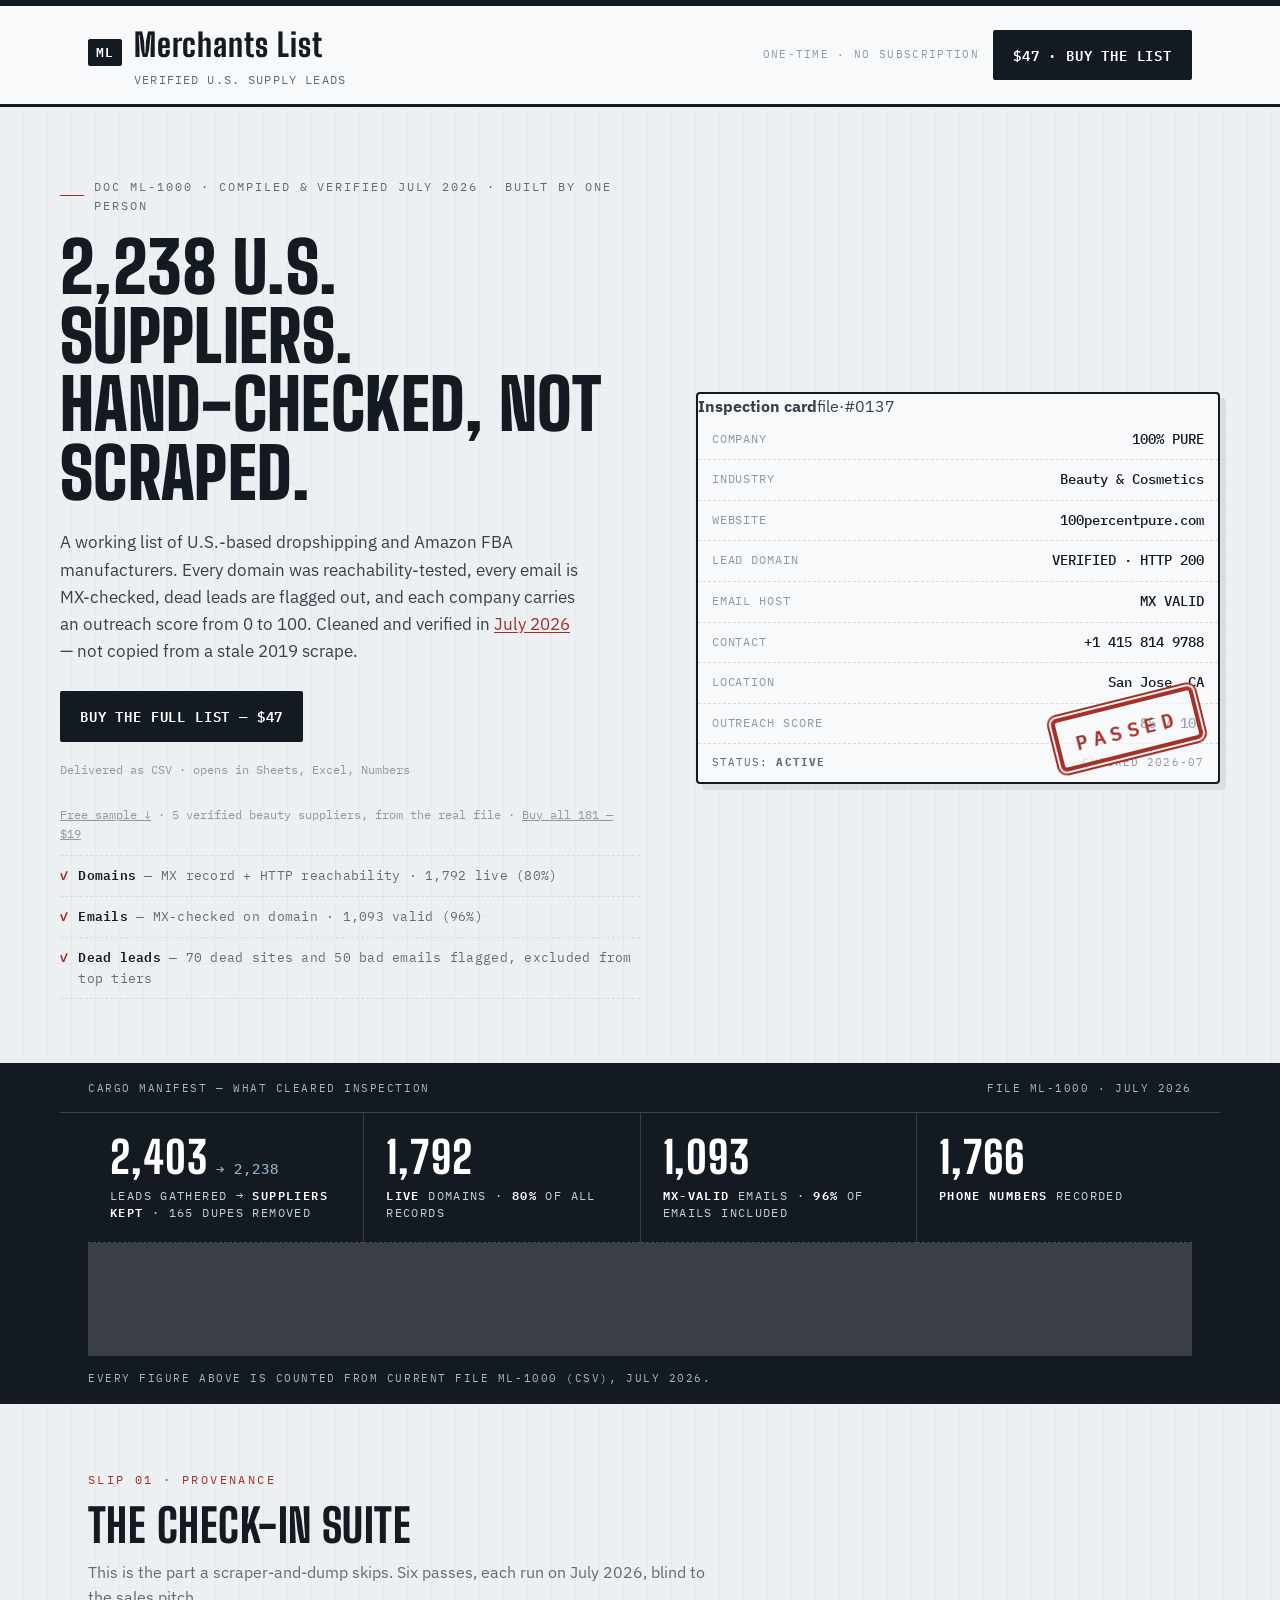
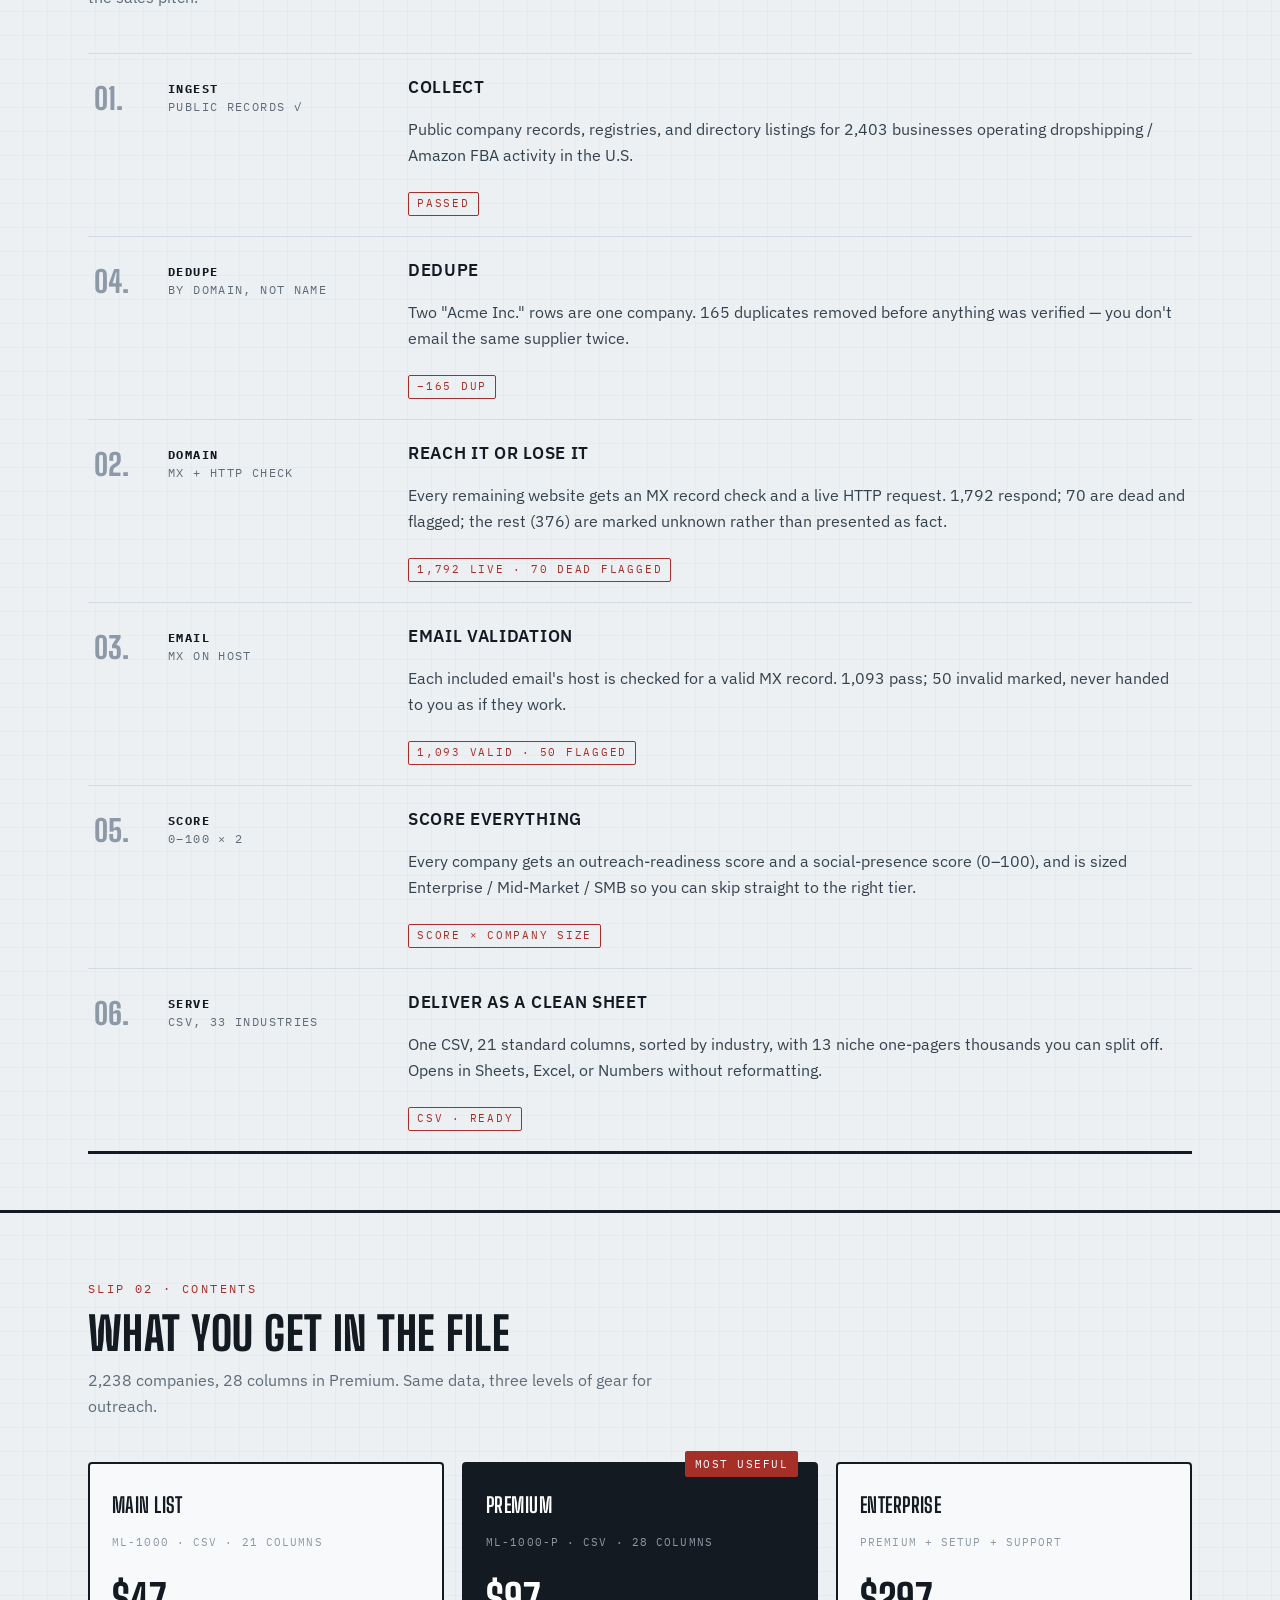
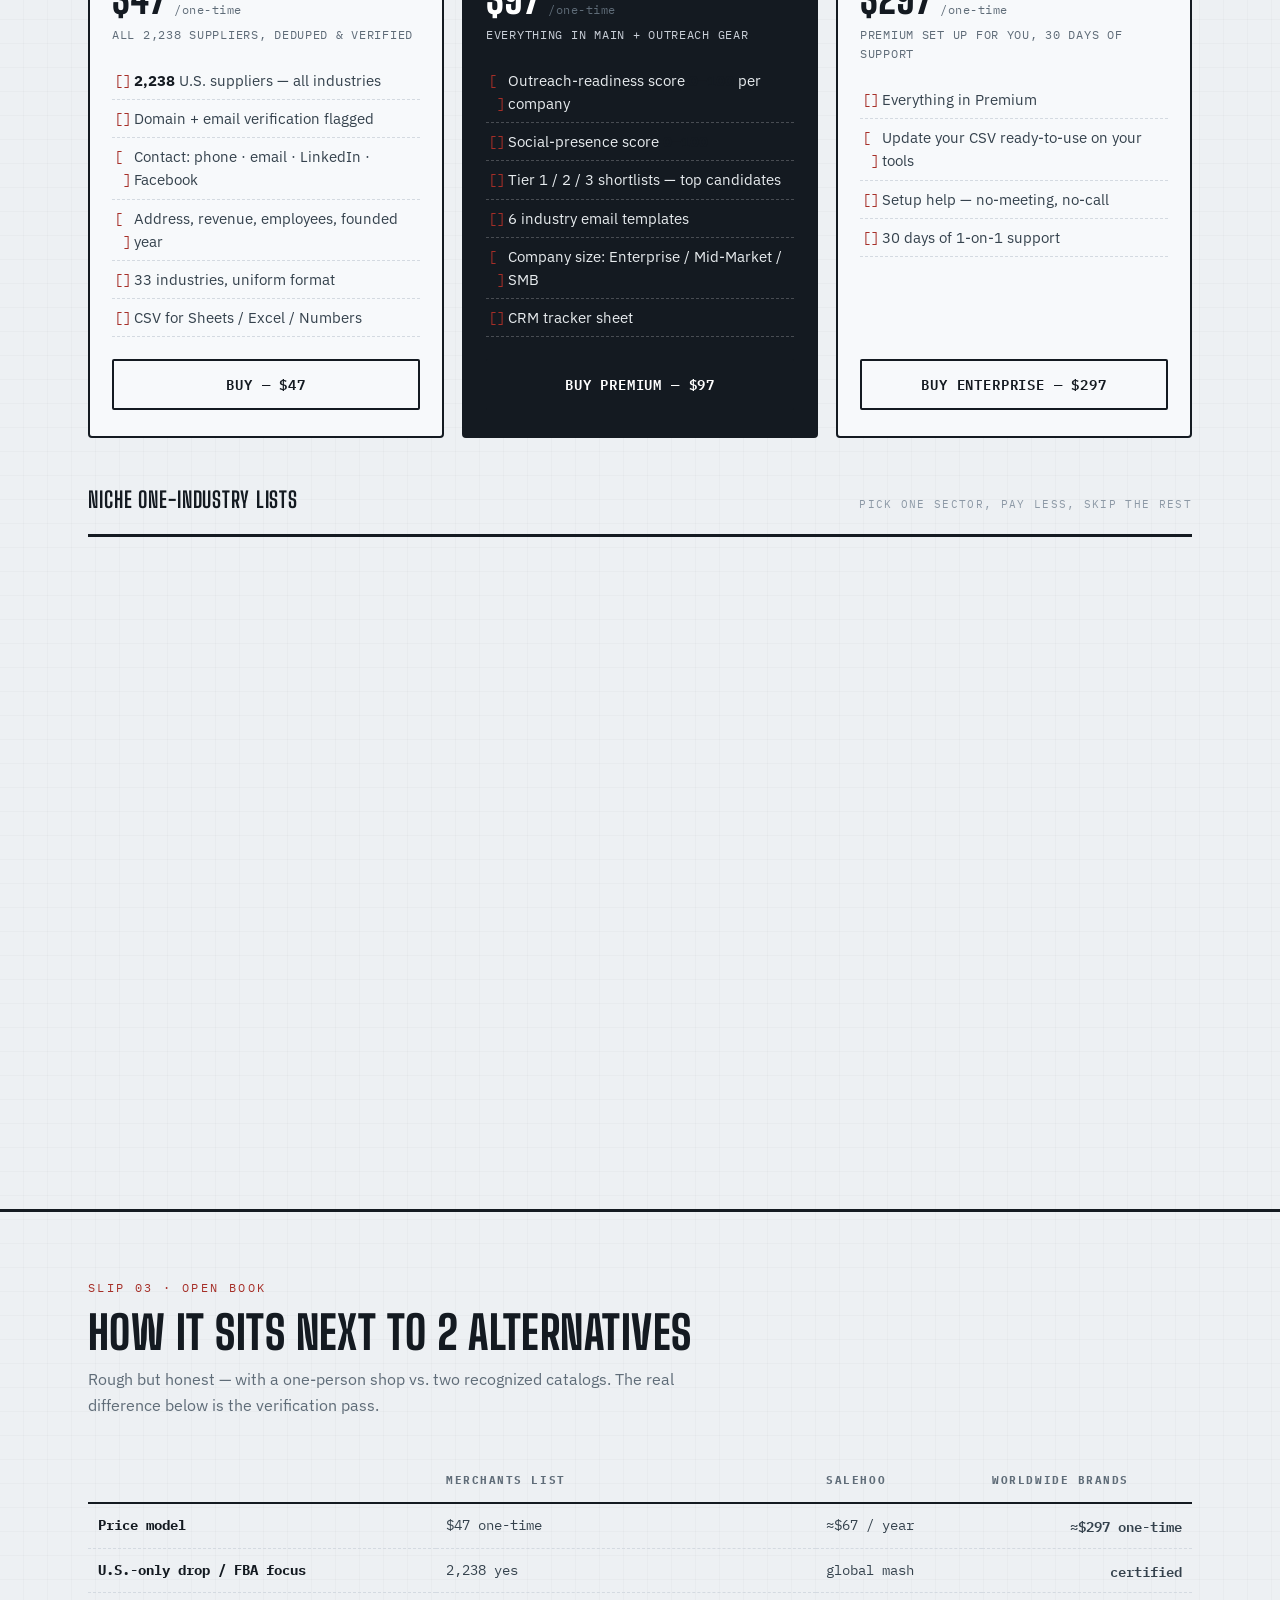
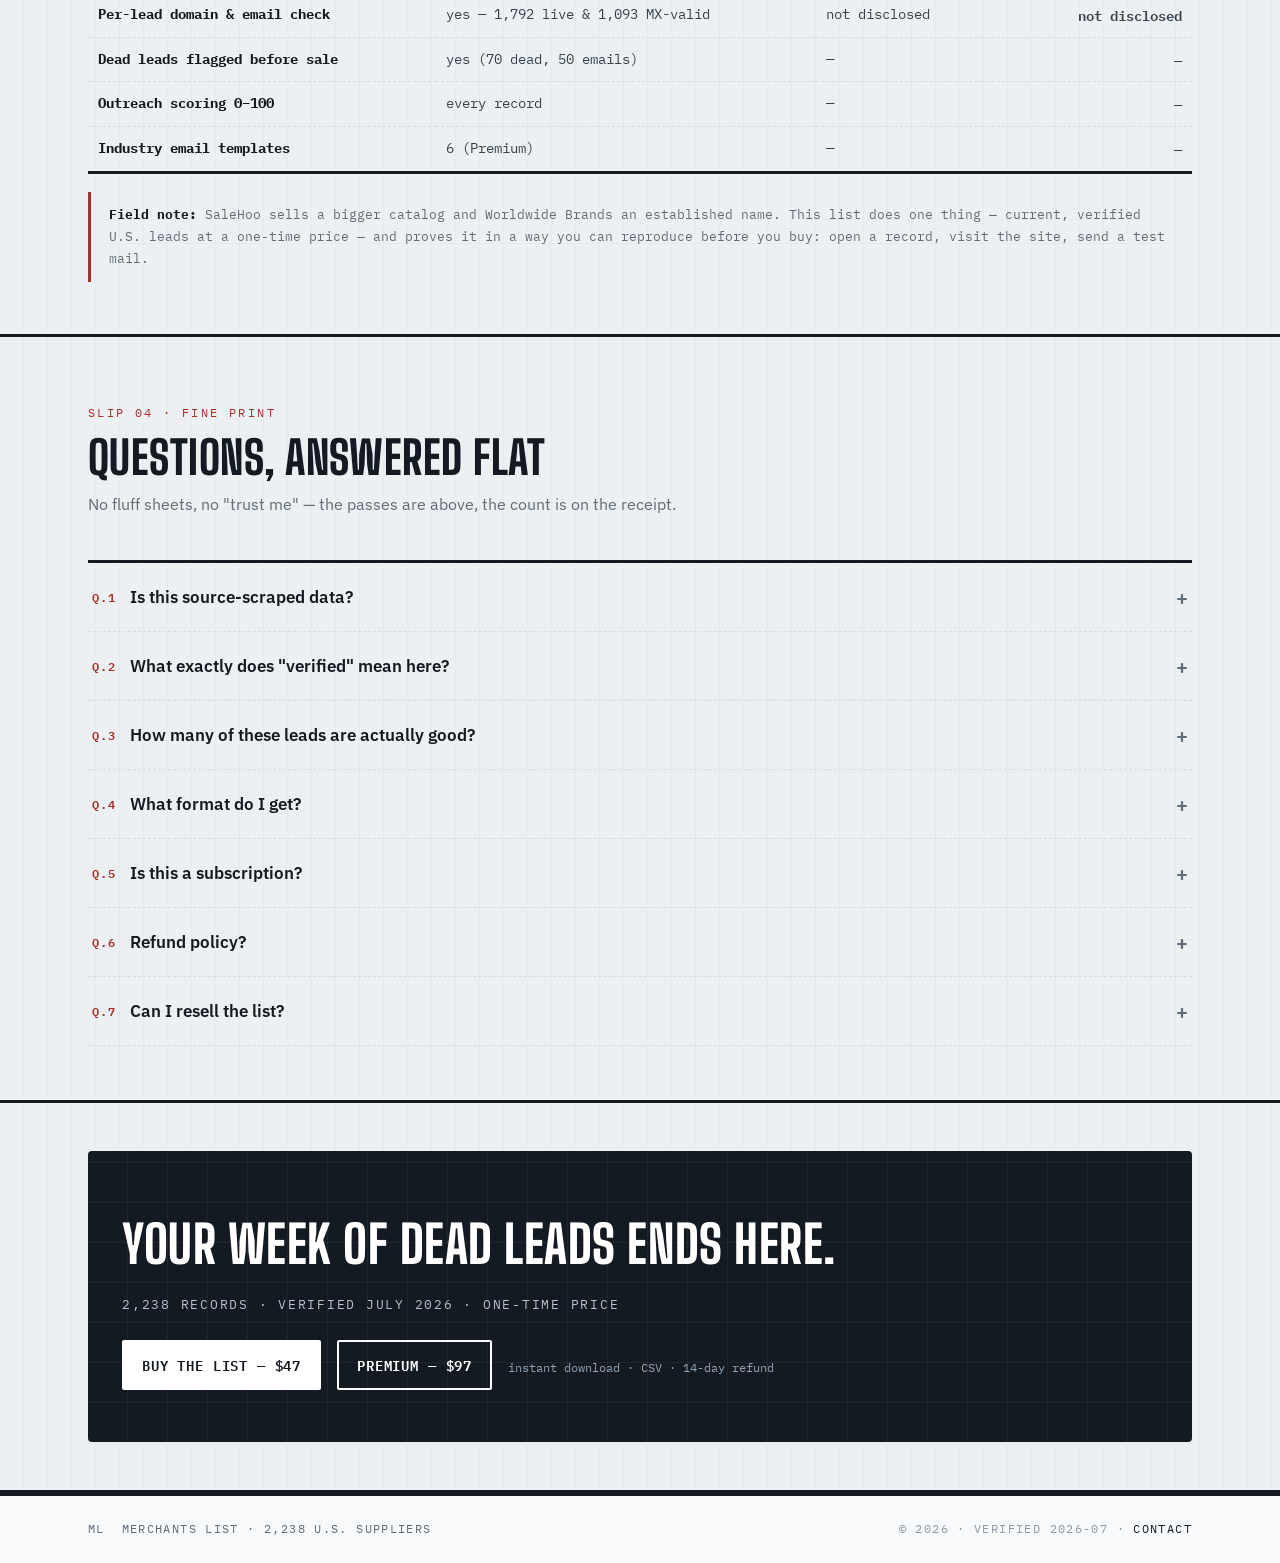
==== commit 42ffadd2: "Add files via upload" ====
--- a/index.html
+++ b/index.html
@@ -299,6 +299,13 @@
   .final .btn-primary:hover{background:var(--stamp);border-color:var(--stamp);color:#fff}
   .final .fine{position:relative;font-family:var(--font-mono);font-size:12px;color:#8FA3B6;margin-top:4px}
 
+  /* ---------- SCROLL REVEAL ---------- */
+  .rv{opacity:0;transform:translateY(16px);transition:opacity .55s ease,transform .55s ease}
+  .rv.in{opacity:1;transform:none}
+  @media (prefers-reduced-motion:reduce){
+    .rv{opacity:1;transform:none;transition:none}
+  }
+
   footer{
     border-top:6px solid var(--carbon);background:var(--panel);
   }
@@ -370,7 +377,7 @@
         </ul>
       </div>
 
-      <div class="inspection" role="img" aria-label="Sample of a verified supplier record">
+      <div class="inspection rv" role="img" aria-label="Sample of a verified supplier record">
         <div class="cap"><b>Inspection card</b><span>file·#0137</span></div>
         <table>
           <tr><td class="k">Company</td><td class="v">100% PURE</td></tr>
@@ -395,15 +402,15 @@
   <span>file ML-1000 · July 2026</span>
 </div>
     <div class="wrap">
-      <div class="strip">
-        <div class="ticket"><div class="n">2,403 <small>→ 2,238</small></div><div class="l">leads gathered → <b>suppliers kept</b> · 165 dupes removed</div></div>
-        <div class="ticket"><div class="n">1,792</div><div class="l"><b>live</b>&nbsp;domains · <b>80%</b> of all records</div></div>
-        <div class="ticket"><div class="n">1,093</div><div class="l"><b class="t">mx-valid</b>&nbsp;emails · <b>96%</b> of emails included</div></div>
-        <div class="ticket"><div class="n">1,766</div><div class="l"><b>phone numbers</b> recorded</div></div>
-        <div class="ticket"><div class="n">678</div><div class="l"><b>LinkedIn</b> company pages</div></div>
-        <div class="ticket"><div class="n">256</div><div class="l">companies with <b>100+ staff</b></div></div>
-        <div class="ticket"><div class="n">228</div><div class="l">report ≥ <b>$50M</b> revenue</div></div>
-        <div class="ticket"><div class="n">33</div><div class="l"><b>standardized</b> industries</div></div>
+      <div class="strip rv">
+        <div class="ticket"><div class="n"><span class="c" data-n="2403">2,403</span> <small>→ 2,238</small></div><div class="l">leads gathered → <b>suppliers kept</b> · 165 dupes removed</div></div>
+        <div class="ticket"><div class="n"><span class="c" data-n="1792">1,792</span></div><div class="l"><b>live</b>&nbsp;domains · <b>80%</b> of all records</div></div>
+        <div class="ticket"><div class="n"><span class="c" data-n="1093">1,093</span></div><div class="l"><b class="t">mx-valid</b>&nbsp;emails · <b>96%</b> of emails included</div></div>
+        <div class="ticket"><div class="n"><span class="c" data-n="1766">1,766</span></div><div class="l"><b>phone numbers</b> recorded</div></div>
+        <div class="ticket"><div class="n"><span class="c" data-n="678">678</span></div><div class="l"><b>LinkedIn</b> company pages</div></div>
+        <div class="ticket"><div class="n"><span class="c" data-n="256">256</span></div><div class="l">companies with <b>100+ staff</b></div></div>
+        <div class="ticket"><div class="n"><span class="c" data-n="228">228</span></div><div class="l">report ≥ <b>$50M</b> revenue</div></div>
+        <div class="ticket"><div class="n"><span class="c" data-n="33">33</span></div><div class="l"><b>standardized</b> industries</div></div>
       </div>
     </div>
     <div class="tally-foot wrap">Every figure above is counted from current file ML-1000 (CSV), July 2026.</div>
@@ -485,8 +492,8 @@
         <p class="sub">2,238 companies, 28 columns in Premium. Same data, three levels of gear for outreach.</p>
       </div>
 
-      <div class="grid">
-        <div class="tiers">
+<div class="grid">
+    <div class="tiers rv">
           <div class="tier">
             <h4>Main list</h4>
             <p class="tbl-meta">ML-1000 · CSV · 21 columns</p>
@@ -540,8 +547,8 @@
             <h4>Niche one-industry lists</h4>
             <p>pick one sector, pay less, skip the rest</p>
           </div>
-          <div class="tablewrap">
-            <table class="ledger">
+<div class="tablewrap rv">
+    <table class="ledger">
               <thead>
                 <tr><th>Industry</th><th>Companies</th><th>Emails</th><th>Phones</th><th>Price</th></tr>
               </thead>
@@ -602,7 +609,7 @@
         <h3 id="faq-h">Questions, answered flat</h3>
         <p class="sub">No fluff sheets, no "trust me" — the passes are above, the count is on the receipt.</p>
       </div>
-      <div class="faq">
+      <div class="faq rv">
         <details>
           <summary><span class="q">Q.1</span><span>Is this source-scraped data?</span></summary>
           <p><b>No.</b> Collected from public business records and directories for U.S. operations, then deduped, verified, and scored in July 2026. A scrape-and-dump bot does not do dedup, MX, or scoring.</p>
@@ -637,7 +644,7 @@
 
   <!-- FINAL CTA -->
   <section class="wrap" aria-labelledby="final-h">
-    <div class="final">
+    <div class="final rv">
       <h3 id="final-h">Your week of dead leads ends here.</h3>
       <p class="sub">2,238 records · verified July 2026 · one-time price</p>
       <div class="final-cta">
@@ -657,5 +664,49 @@
   </div>
 </footer>
 
+<script>
+(function(){
+  "use strict";
+  var reduce = window.matchMedia && window.matchMedia("(prefers-reduced-motion: reduce)").matches;
+
+  /* Tally count-up */
+  var counters = document.querySelectorAll(".ticket .c");
+  if (counters.length && !reduce) {
+    var fmt = new Intl.NumberFormat("en-US");
+    function run(el){
+      var target = parseInt(el.getAttribute("data-n"), 10);
+      var dur = 1100, t0 = null;
+      function frame(ts){
+        if (!t0) t0 = ts;
+        var p = Math.min(1, (ts - t0) / dur);
+        var eased = 1 - Math.pow(1 - p, 3);
+        el.textContent = fmt.format(Math.round(target * eased));
+        if (p < 1) requestAnimationFrame(frame);
+      }
+      requestAnimationFrame(frame);
+    }
+    var io = new IntersectionObserver(function(entries){
+      entries.forEach(function(e){
+        if (e.isIntersecting){ run(e.target); io.unobserve(e.target); }
+      });
+    }, {threshold: .4});
+    counters.forEach(function(c){ io.observe(c); });
+  }
+
+  /* Section reveals */
+  var reveals = document.querySelectorAll(".rv");
+  if (reveals.length && !reduce && "IntersectionObserver" in window){
+    var rv = new IntersectionObserver(function(entries){
+      entries.forEach(function(e){
+        if (e.isIntersecting){ e.target.classList.add("in"); rv.unobserve(e.target); }
+      });
+    }, {threshold: .12, rootMargin: "0px 0px -8% 0px"});
+    reveals.forEach(function(el){ rv.observe(el); });
+  } else {
+    reveals.forEach(function(el){ el.classList.add("in"); });
+  }
+})();
+</script>
+
 </body>
 </html>
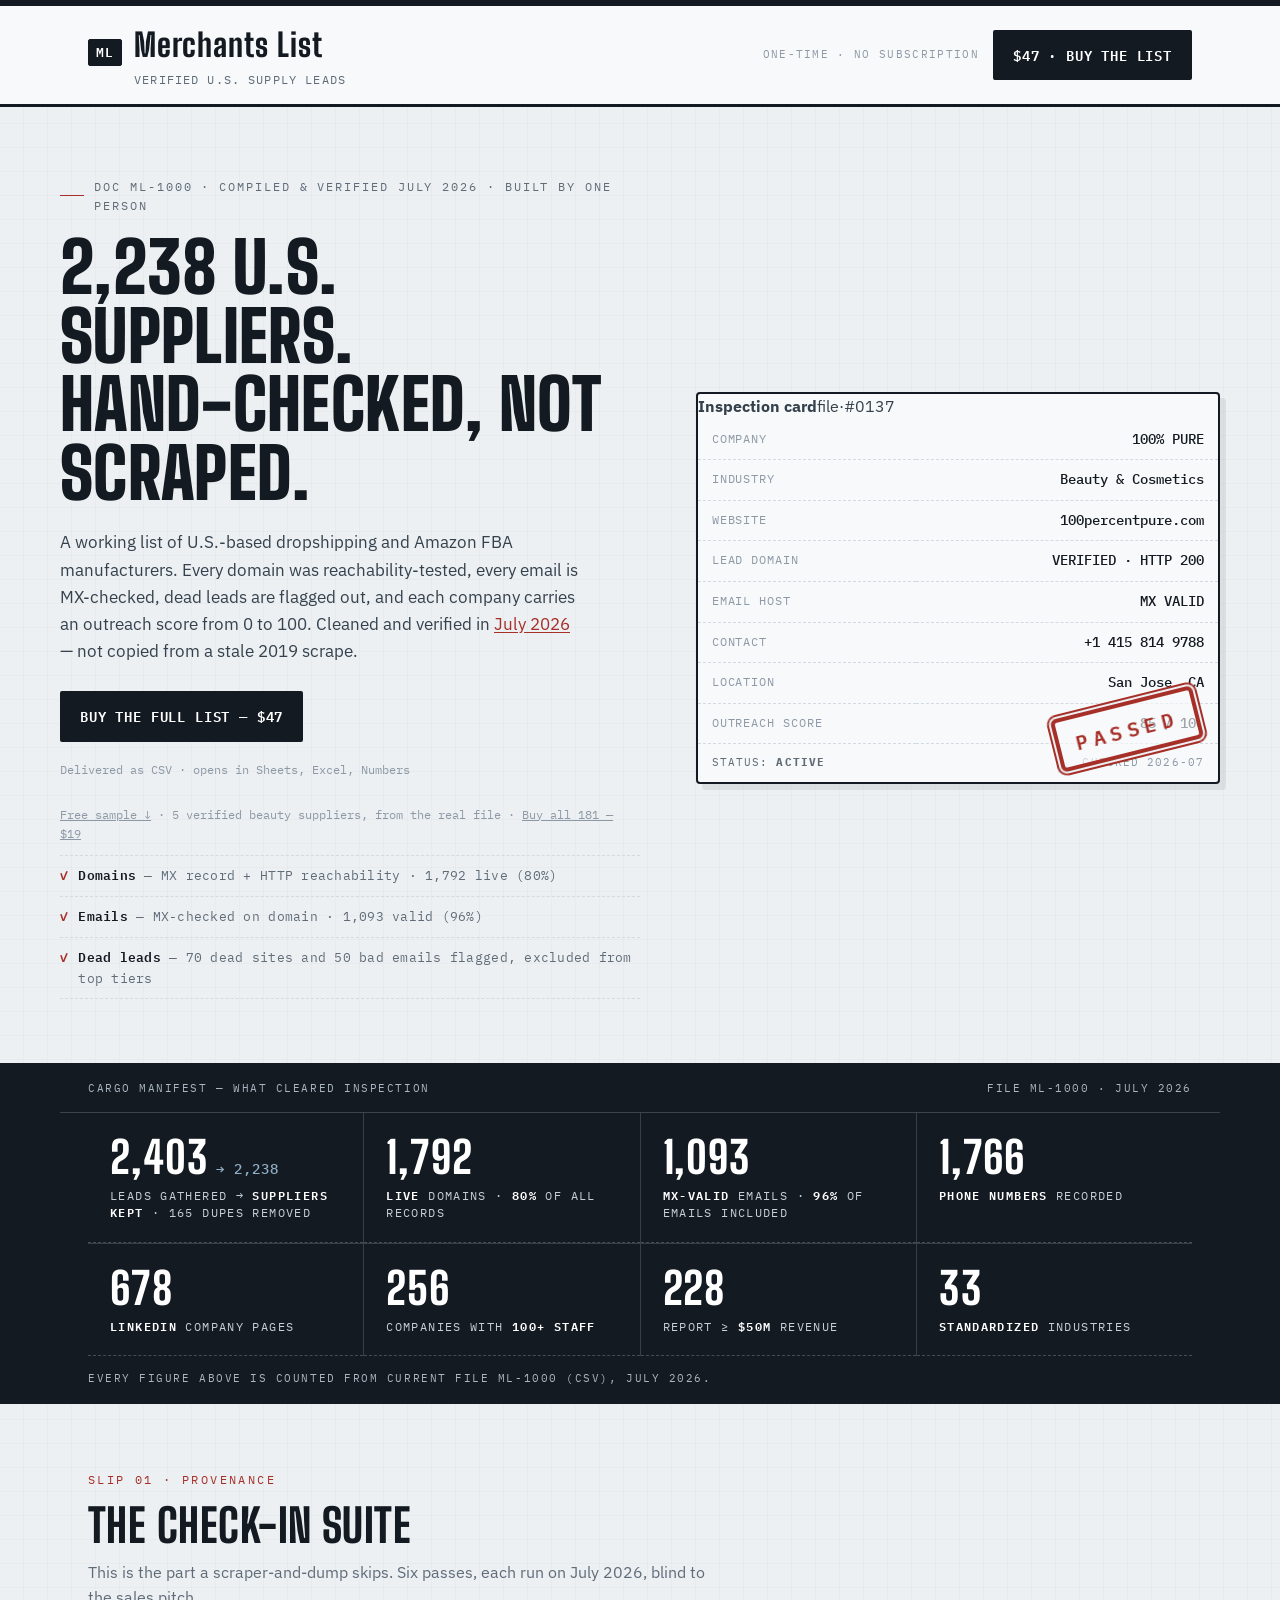
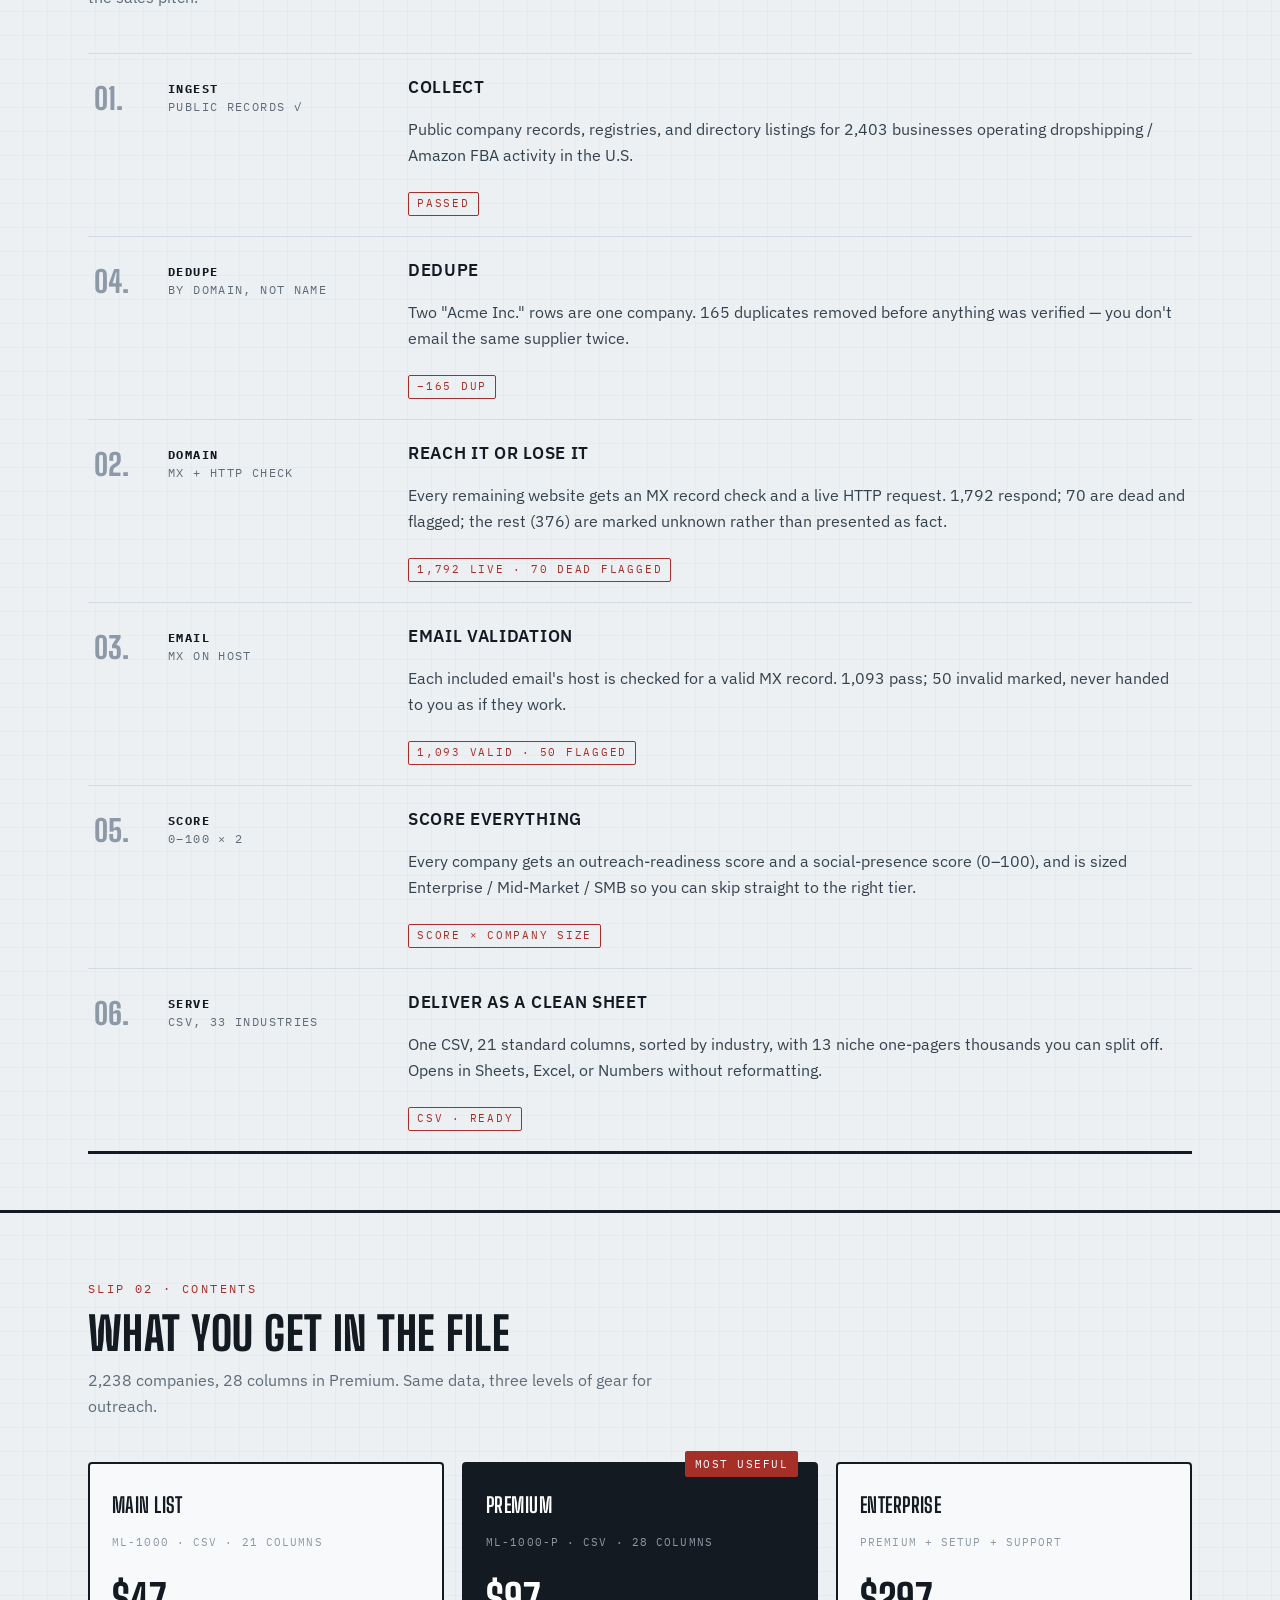
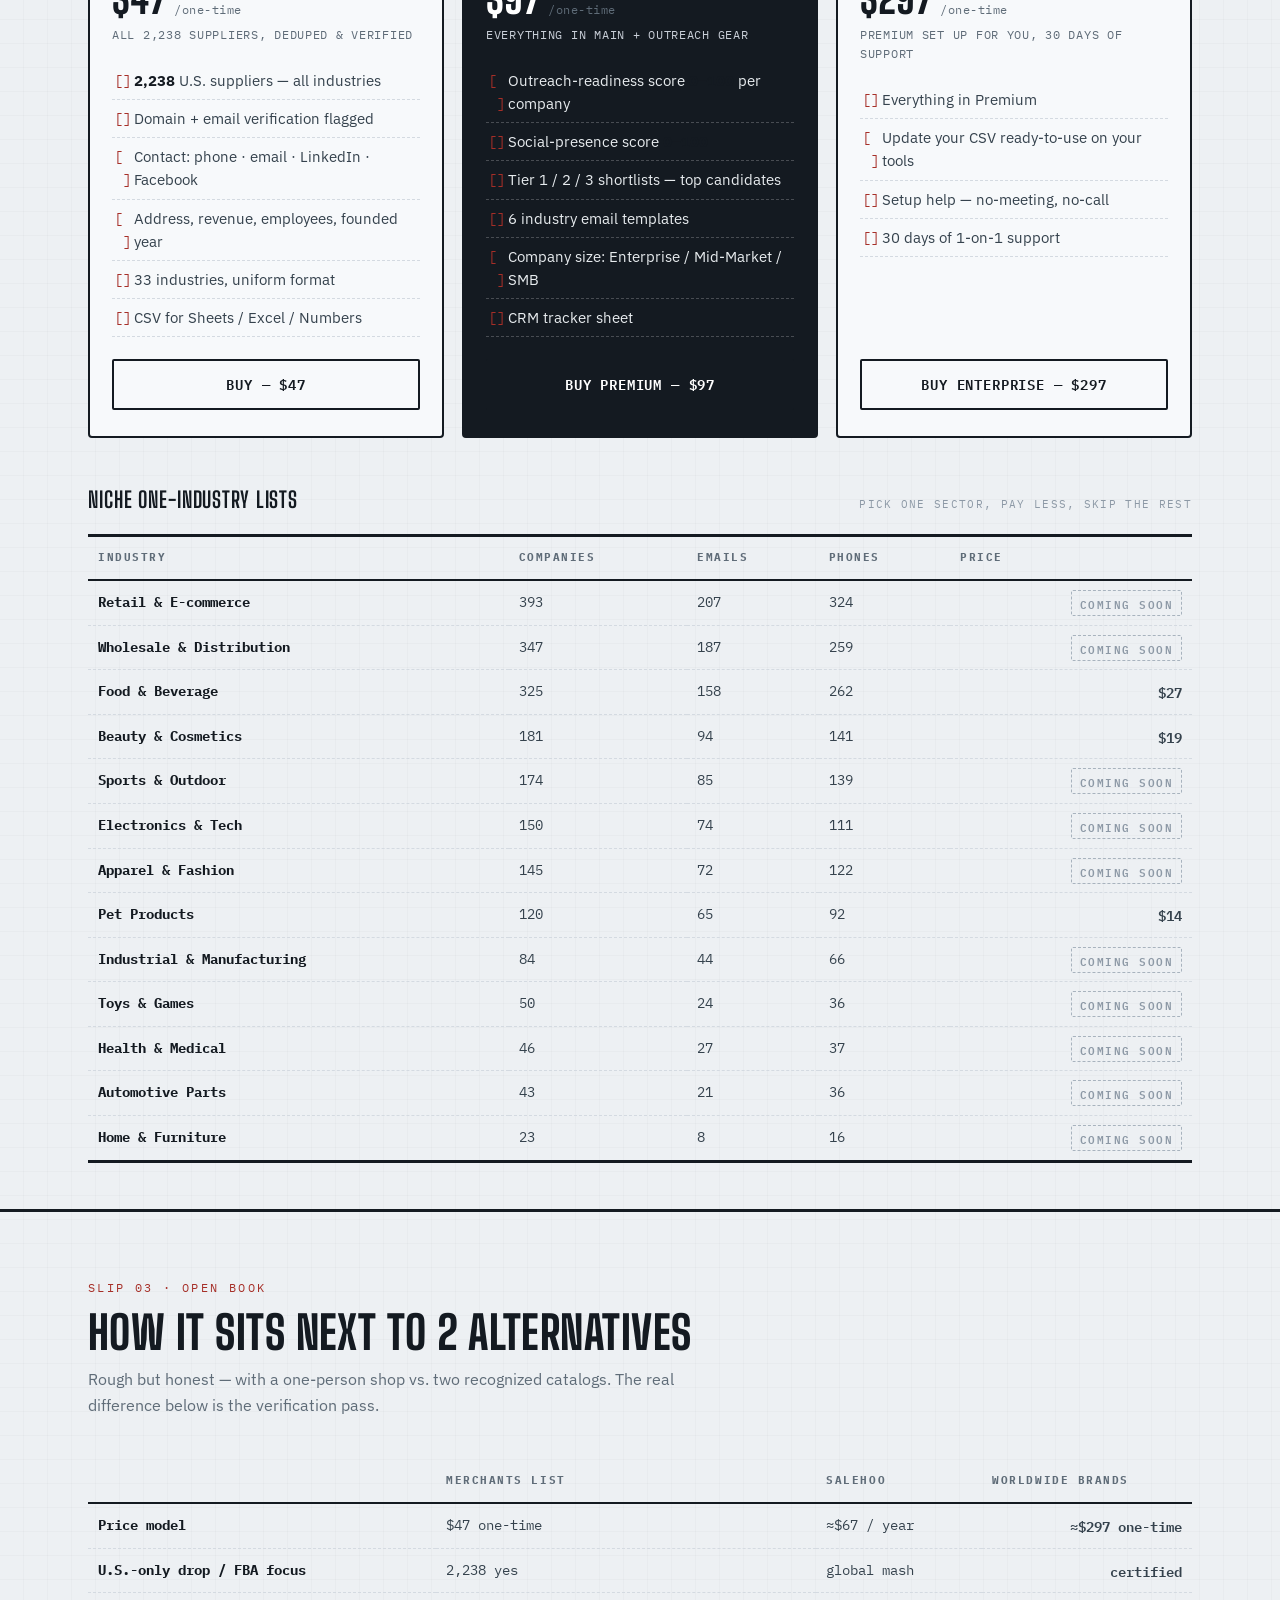
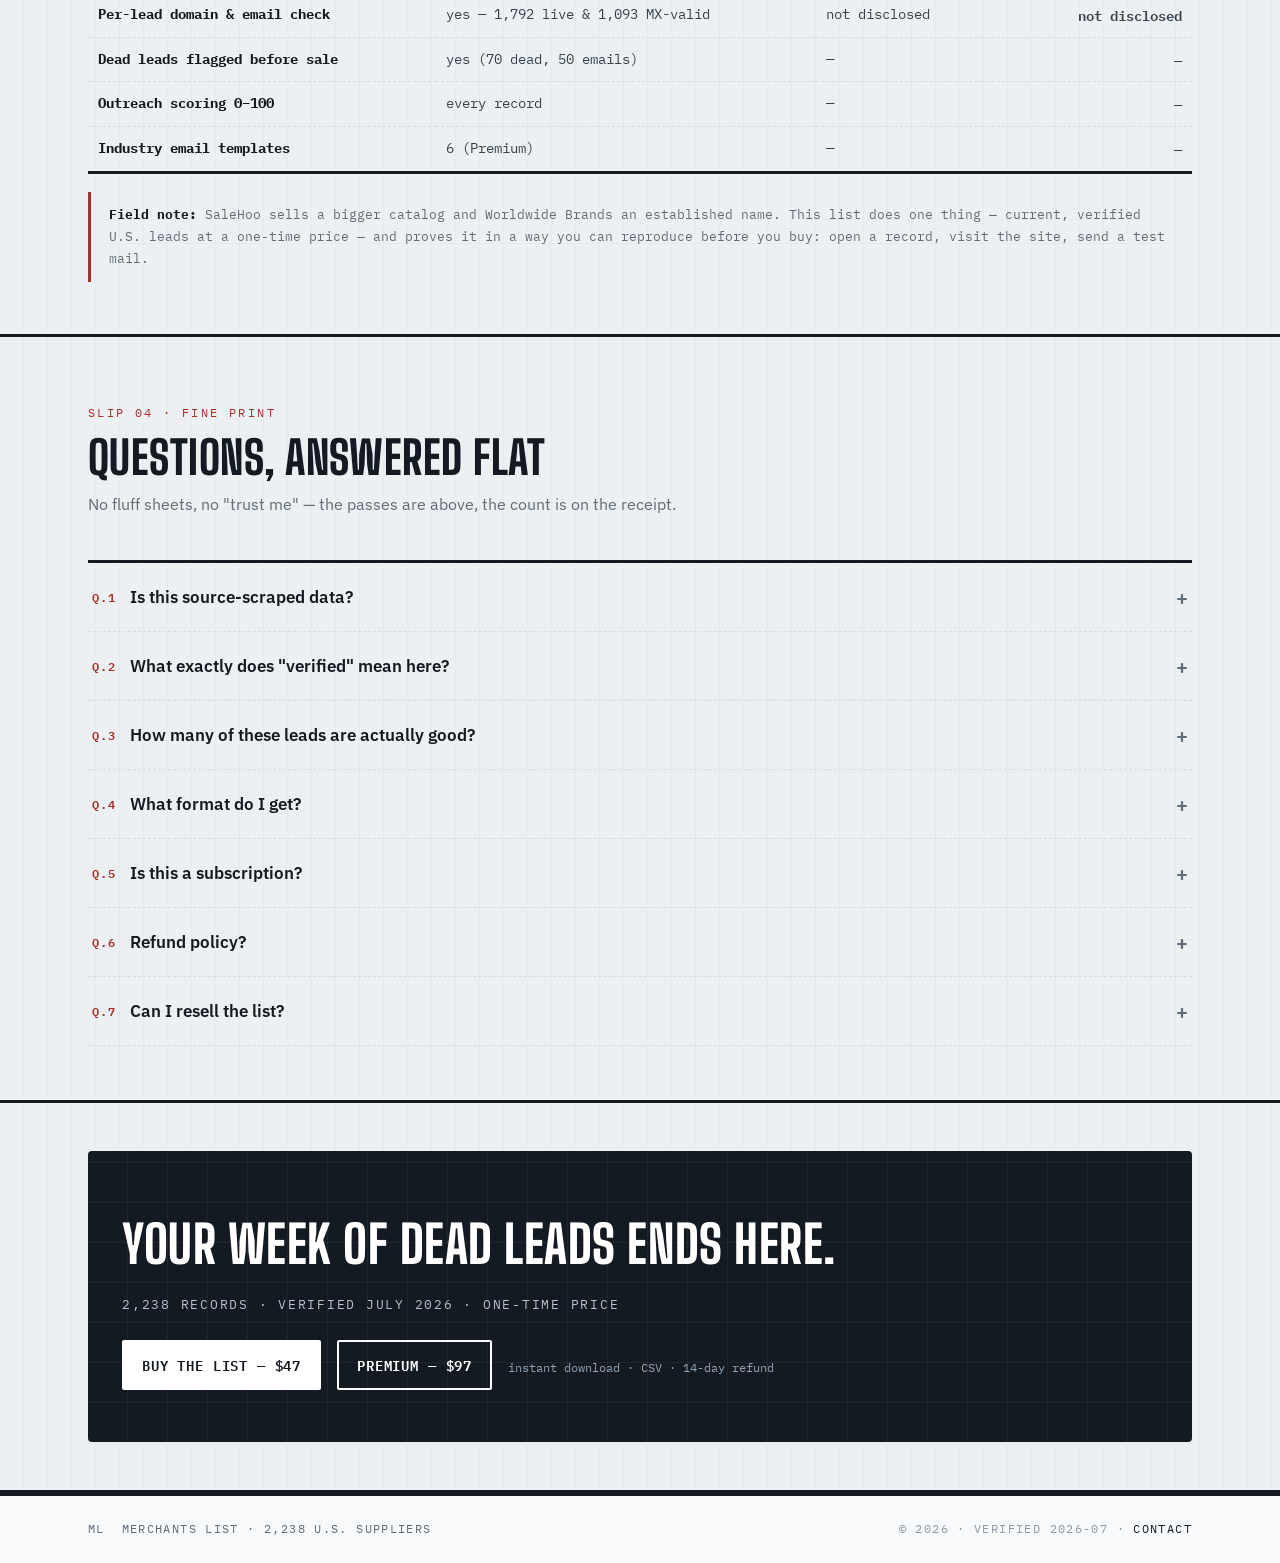
==== commit 277dd14a: "Add files via upload" ====
--- a/index.html
+++ b/index.html
@@ -250,6 +250,18 @@
   table.ledger td b{color:var(--carbon)}
   table.ledger td .price{color:var(--stamp);font-weight:600}
   table.ledger tr:last-child td{border-bottom:3px solid var(--carbon)}
+
+  /* niche rows: clickable vs coming soon */
+  table.ledger tr.tap{cursor:pointer}
+  table.ledger tr.tap td{transition:background .15s}
+  table.ledger tr.tap:hover td{background:rgba(166,47,40,.08)}
+  table.ledger tr.tap:hover td b{text-decoration:underline;text-underline-offset:3px}
+  table.ledger td .soon{
+    font-family:var(--font-mono);font-size:10.5px;letter-spacing:.14em;text-transform:uppercase;
+    color:var(--hash);border:1px dashed var(--rule-strong);border-radius:var(--r-tag);
+    padding:3px 8px 2px;white-space:nowrap;
+  }
+  table.ledger td .soon:hover{color:var(--slate);border-color:var(--slate)}
 
   /* ---------- COMPARISON ---------- */
   .compare{padding-bottom:52px}
@@ -553,19 +565,19 @@
                 <tr><th>Industry</th><th>Companies</th><th>Emails</th><th>Phones</th><th>Price</th></tr>
               </thead>
               <tbody>
-                <tr><td><b>Retail &amp; E-commerce</b></td><td>393</td><td>207</td><td>324</td><td class="price">$27</td></tr>
-                <tr><td><b>Wholesale &amp; Distribution</b></td><td>347</td><td>187</td><td>259</td><td class="price">$27</td></tr>
-                <tr><td><b>Food &amp; Beverage</b></td><td>325</td><td>158</td><td>262</td><td class="price"><a href="https://tachyon80.gumroad.com/l/ocecd">$27</a></td></tr>
-                <tr><td><b>Beauty &amp; Cosmetics</b></td><td>181</td><td>94</td><td>141</td><td class="price"><a href="https://tachyon80.gumroad.com/l/ubhqlz">$19</a></td></tr>
-                <tr><td><b>Sports &amp; Outdoor</b></td><td>174</td><td>85</td><td>139</td><td class="price">$19</td></tr>
-                <tr><td><b>Electronics &amp; Tech</b></td><td>150</td><td>74</td><td>111</td><td class="price">$19</td></tr>
-                <tr><td><b>Apparel &amp; Fashion</b></td><td>145</td><td>72</td><td>122</td><td class="price">$14</td></tr>
-                <tr><td><b>Pet Products</b></td><td>120</td><td>65</td><td>92</td><td class="price"><a href="https://tachyon80.gumroad.com/l/rfnlgg">$14</a></td></tr>
-                <tr><td><b>Industrial &amp; Manufacturing</b></td><td>84</td><td>44</td><td>66</td><td class="price">$14</td></tr>
-                <tr><td><b>Toys &amp; Games</b></td><td>50</td><td>24</td><td>36</td><td class="price">$14</td></tr>
-                <tr><td><b>Health &amp; Medical</b></td><td>46</td><td>27</td><td>37</td><td class="price">$9</td></tr>
-                <tr><td><b>Automotive Parts</b></td><td>43</td><td>21</td><td>36</td><td class="price">$9</td></tr>
-                <tr><td><b>Home &amp; Furniture</b></td><td>23</td><td>8</td><td>16</td><td class="price">$9</td></tr>
+                <tr><td><b>Retail &amp; E-commerce</b></td><td>393</td><td>207</td><td>324</td><td class="price"><span class="soon">coming soon</span></td></tr>
+                <tr><td><b>Wholesale &amp; Distribution</b></td><td>347</td><td>187</td><td>259</td><td class="price"><span class="soon">coming soon</span></td></tr>
+                <tr class="tap" data-href="https://tachyon80.gumroad.com/l/ocecd"><td><b>Food &amp; Beverage</b></td><td>325</td><td>158</td><td>262</td><td class="price">$27</td></tr>
+                <tr class="tap" data-href="https://tachyon80.gumroad.com/l/ubhqlz"><td><b>Beauty &amp; Cosmetics</b></td><td>181</td><td>94</td><td>141</td><td class="price">$19</td></tr>
+                <tr><td><b>Sports &amp; Outdoor</b></td><td>174</td><td>85</td><td>139</td><td class="price"><span class="soon">coming soon</span></td></tr>
+                <tr><td><b>Electronics &amp; Tech</b></td><td>150</td><td>74</td><td>111</td><td class="price"><span class="soon">coming soon</span></td></tr>
+                <tr><td><b>Apparel &amp; Fashion</b></td><td>145</td><td>72</td><td>122</td><td class="price"><span class="soon">coming soon</span></td></tr>
+                <tr class="tap" data-href="https://tachyon80.gumroad.com/l/rfnlgg"><td><b>Pet Products</b></td><td>120</td><td>65</td><td>92</td><td class="price">$14</td></tr>
+                <tr><td><b>Industrial &amp; Manufacturing</b></td><td>84</td><td>44</td><td>66</td><td class="price"><span class="soon">coming soon</span></td></tr>
+                <tr><td><b>Toys &amp; Games</b></td><td>50</td><td>24</td><td>36</td><td class="price"><span class="soon">coming soon</span></td></tr>
+                <tr><td><b>Health &amp; Medical</b></td><td>46</td><td>27</td><td>37</td><td class="price"><span class="soon">coming soon</span></td></tr>
+                <tr><td><b>Automotive Parts</b></td><td>43</td><td>21</td><td>36</td><td class="price"><span class="soon">coming soon</span></td></tr>
+                <tr><td><b>Home &amp; Furniture</b></td><td>23</td><td>8</td><td>16</td><td class="price"><span class="soon">coming soon</span></td></tr>
               </tbody>
             </table>
           </div>
@@ -693,6 +705,24 @@
     counters.forEach(function(c){ io.observe(c); });
   }
 
+  /* Clickable niche rows */
+  var tapRows = document.querySelectorAll("tr.tap");
+  tapRows.forEach(function(tr){
+    tr.addEventListener("click", function(){
+      var href = tr.getAttribute("data-href");
+      if (href) window.location.href = href;
+    });
+    tr.addEventListener("keydown", function(e){
+      if (e.key === "Enter" || e.key === " "){
+        e.preventDefault();
+        var href = tr.getAttribute("data-href");
+        if (href) window.location.href = href;
+      }
+    });
+    tr.setAttribute("role", "link");
+    tr.setAttribute("tabindex", "0");
+  });
+
   /* Section reveals */
   var reveals = document.querySelectorAll(".rv");
   if (reveals.length && !reduce && "IntersectionObserver" in window){
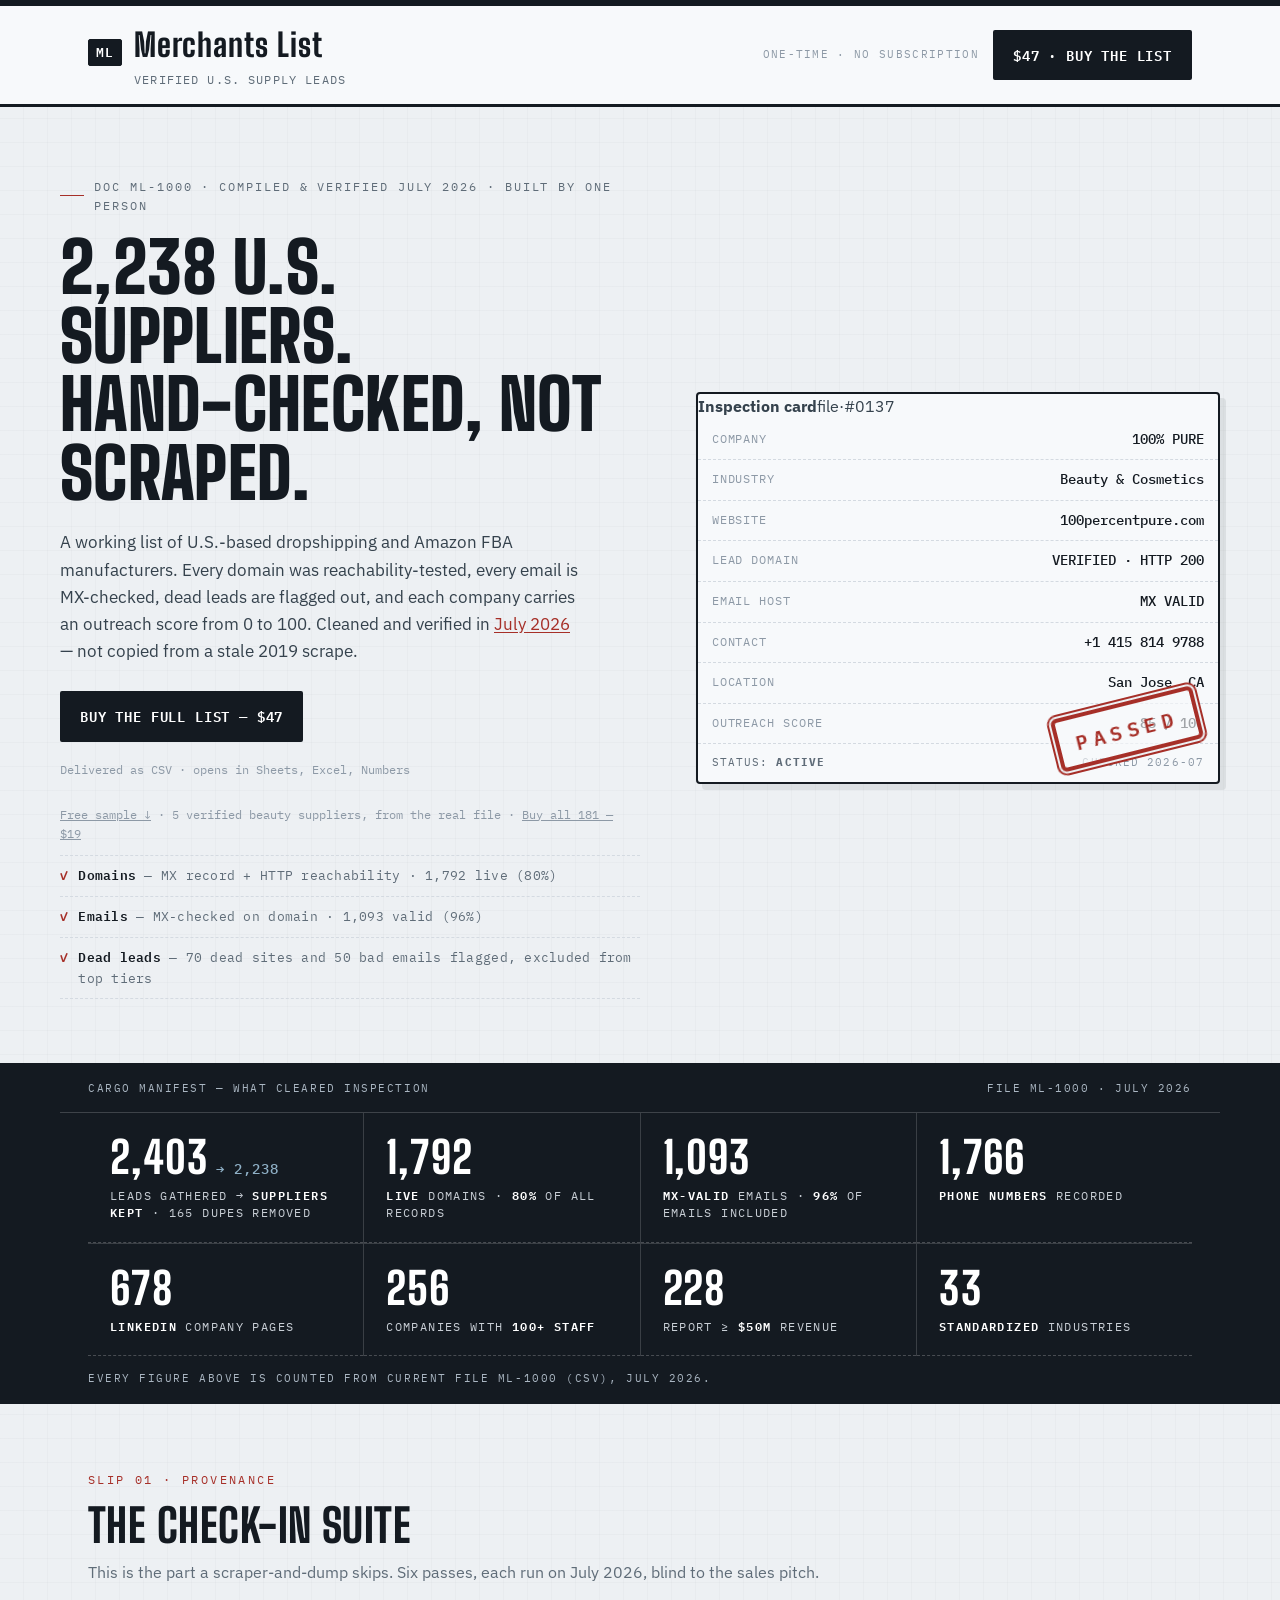
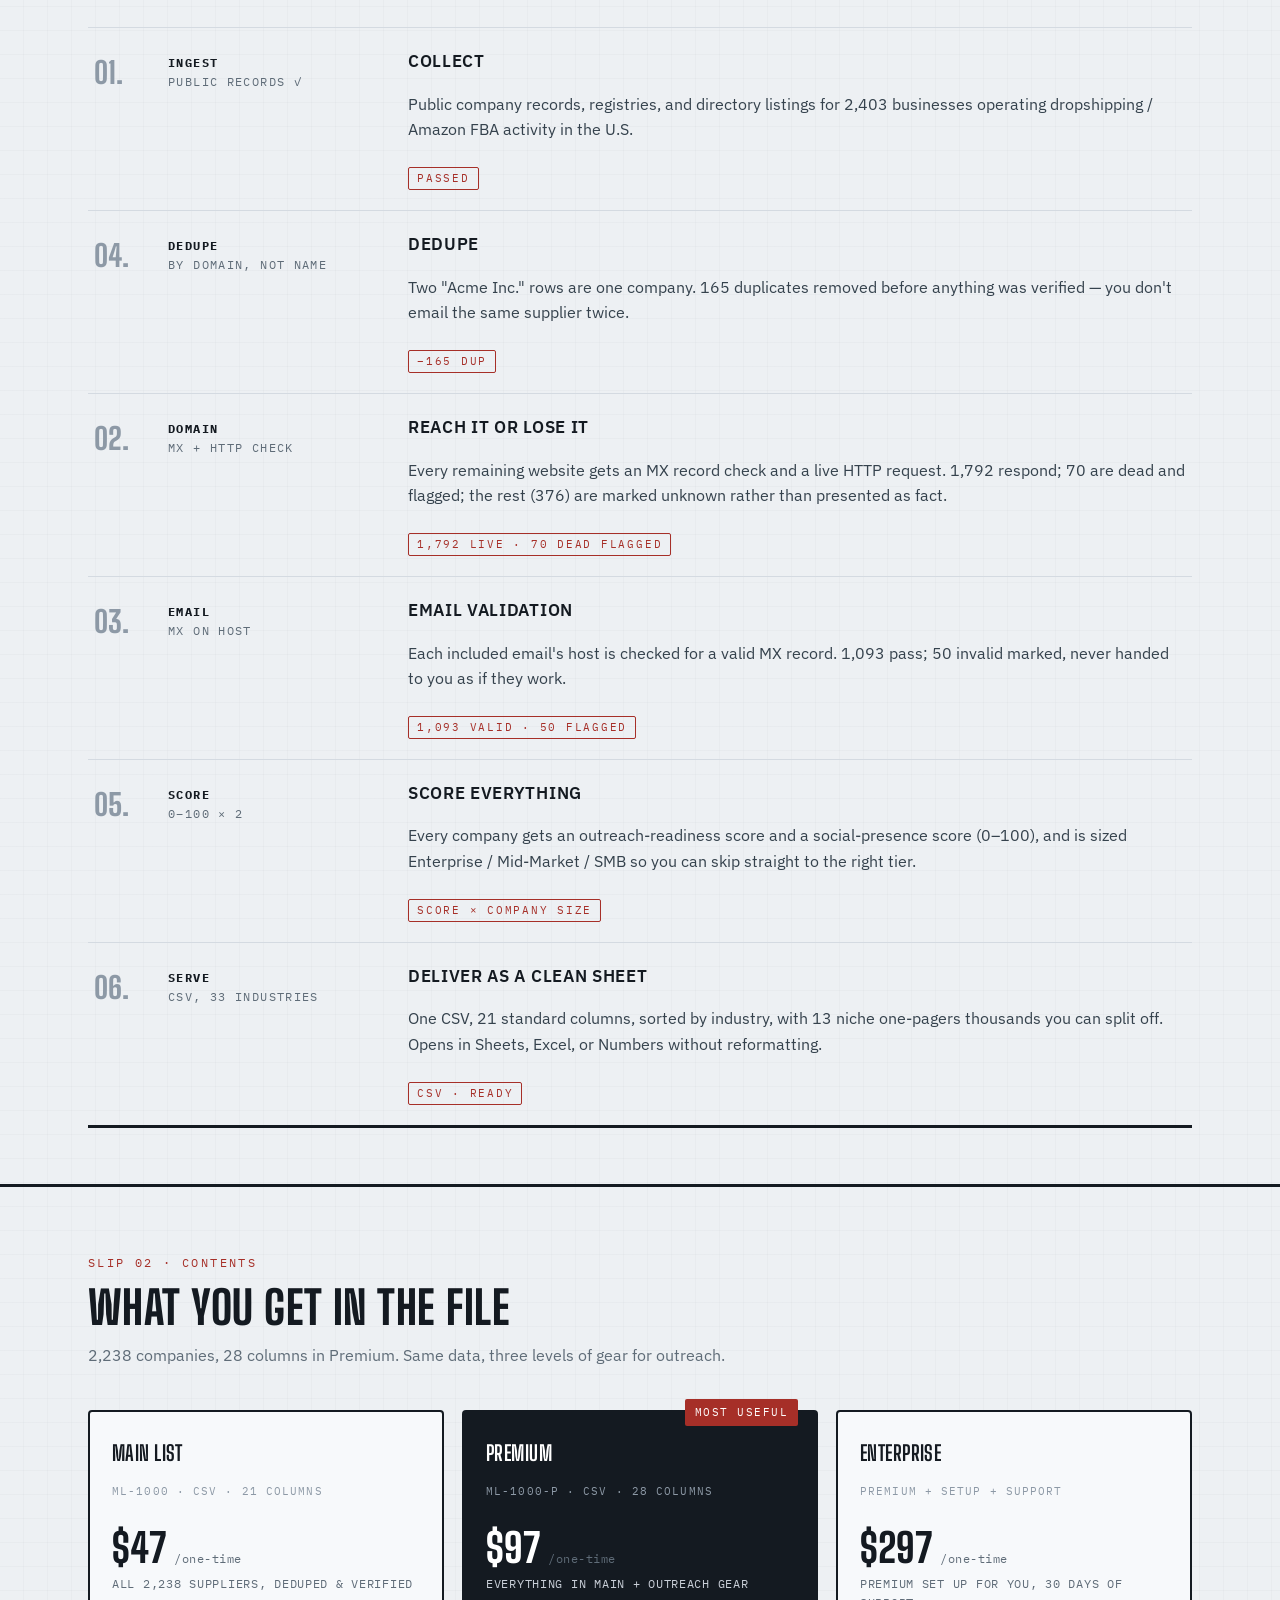
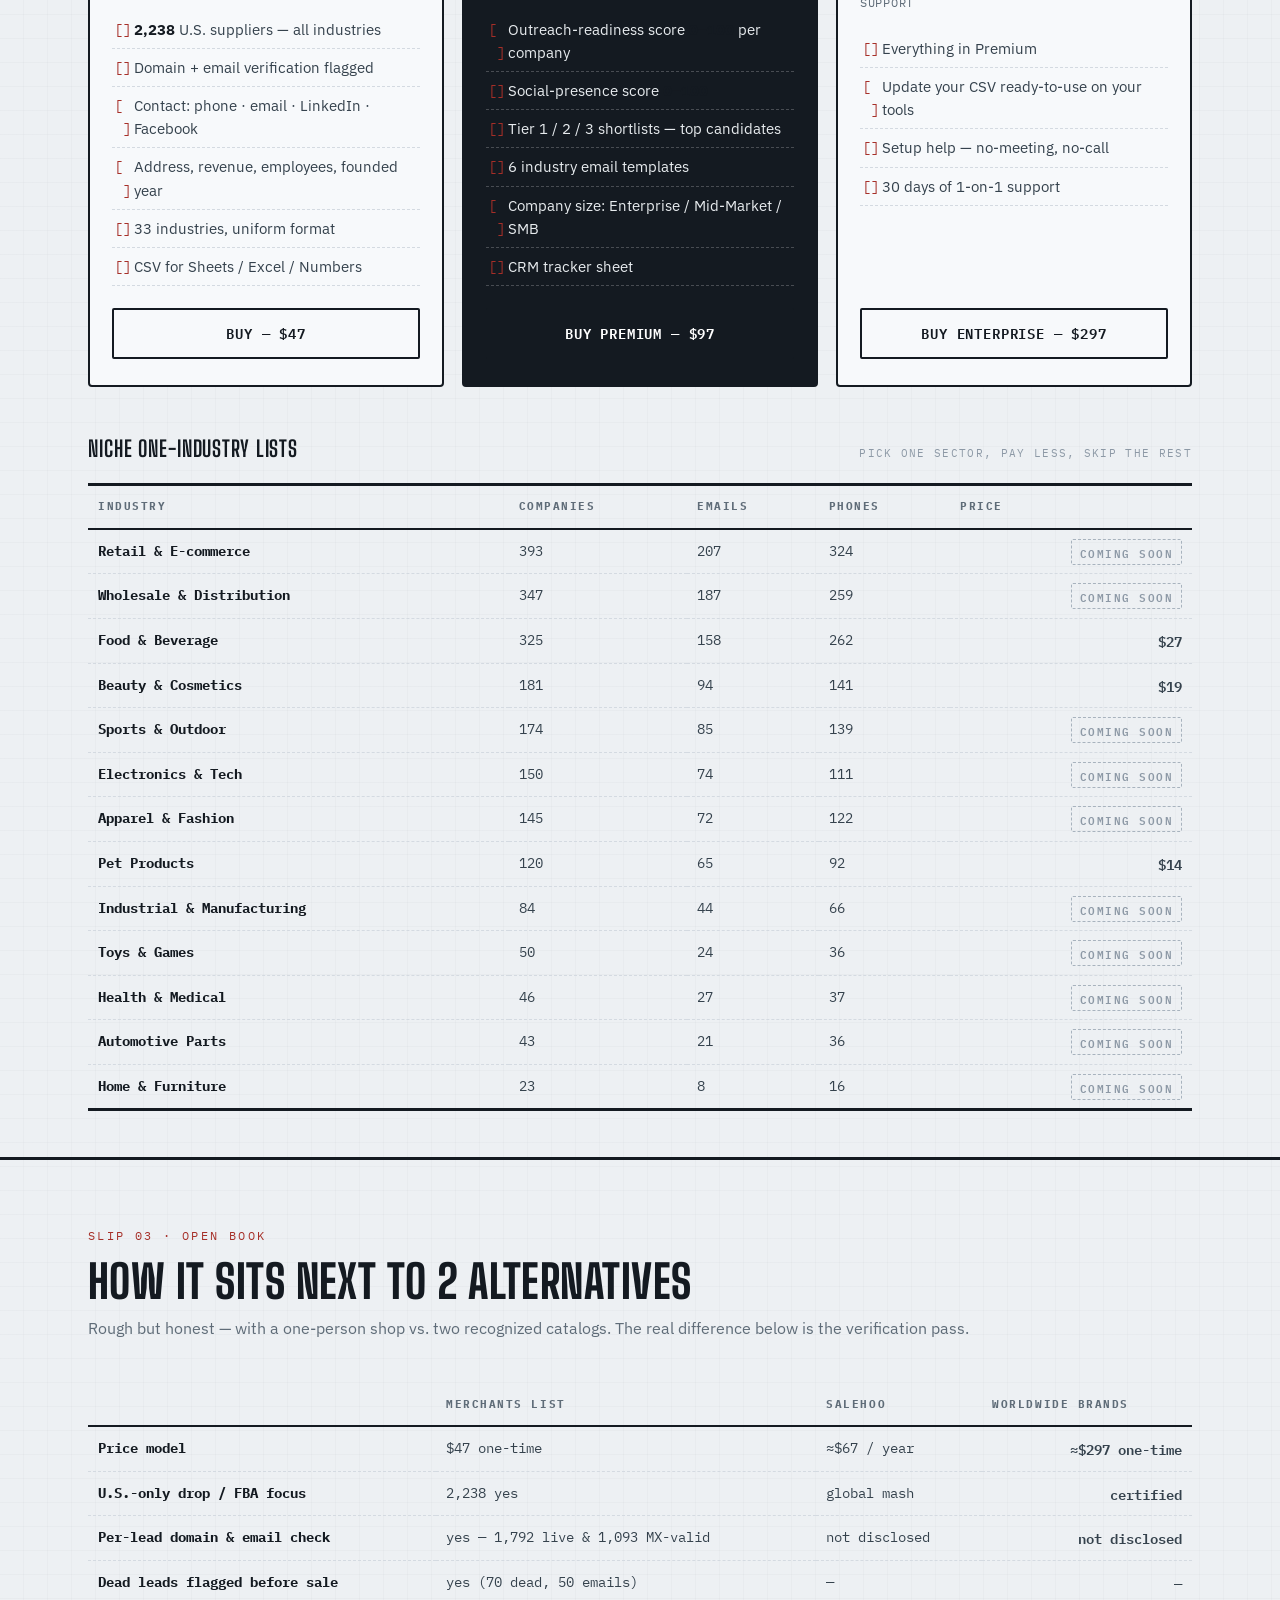
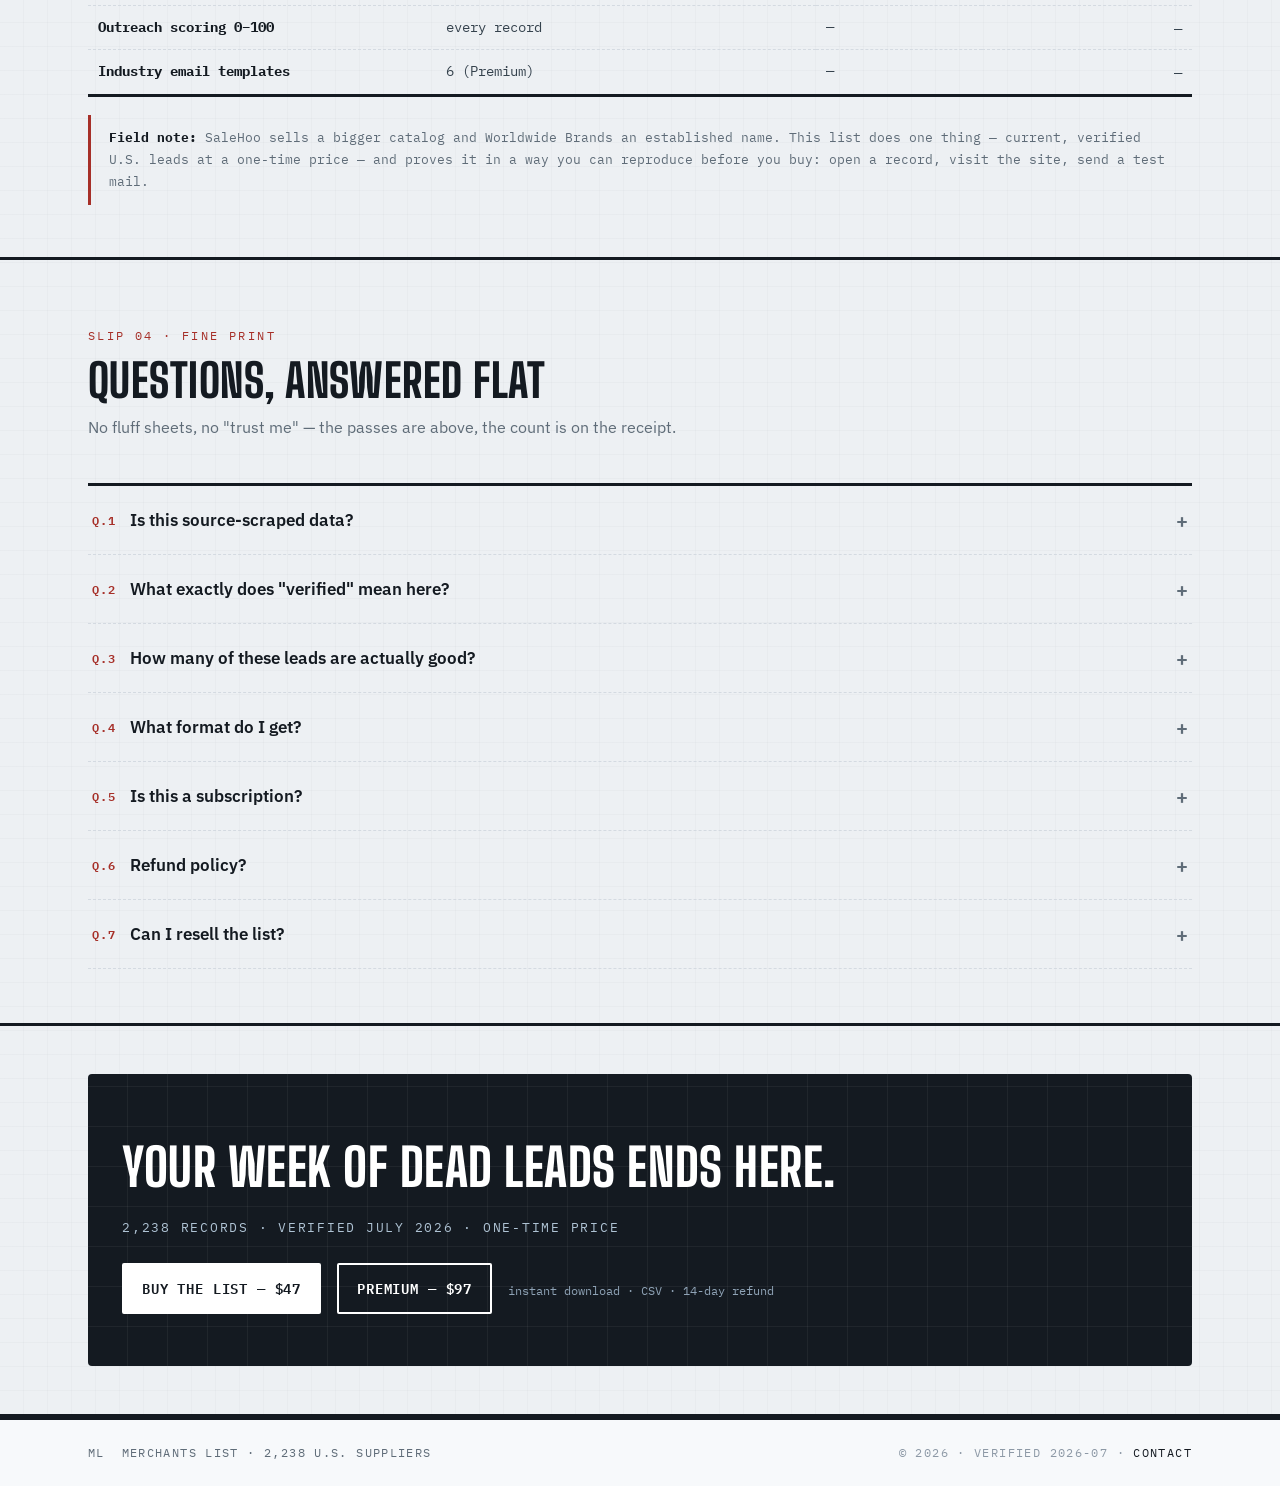
==== commit b12195a6: "Add files via upload" ====
--- a/index.html
+++ b/index.html
@@ -190,7 +190,7 @@
   .sechd{padding:54px 0 8px}
   .sechd .no{font-family:var(--font-mono);font-size:12px;letter-spacing:.2em;color:var(--stamp);text-transform:uppercase}
   .sechd h3{font-family:var(--font-display);font-weight:800;font-size:clamp(30px,4.4vw,46px);text-transform:uppercase;letter-spacing:.01em;color:var(--carbon);margin:6px 0 10px;line-height:1.05}
-  .sechd p.sub{color:var(--slate);max-width:62ch;margin:0 0 34px;font-size:16px}
+  .sechd p.sub{color:var(--slate);margin:0 0 34px;font-size:16px}
 
   /* ---------- PROCESS ---------- */
   .steps{border-collapse:collapse;width:100%;margin:0 0 56px}
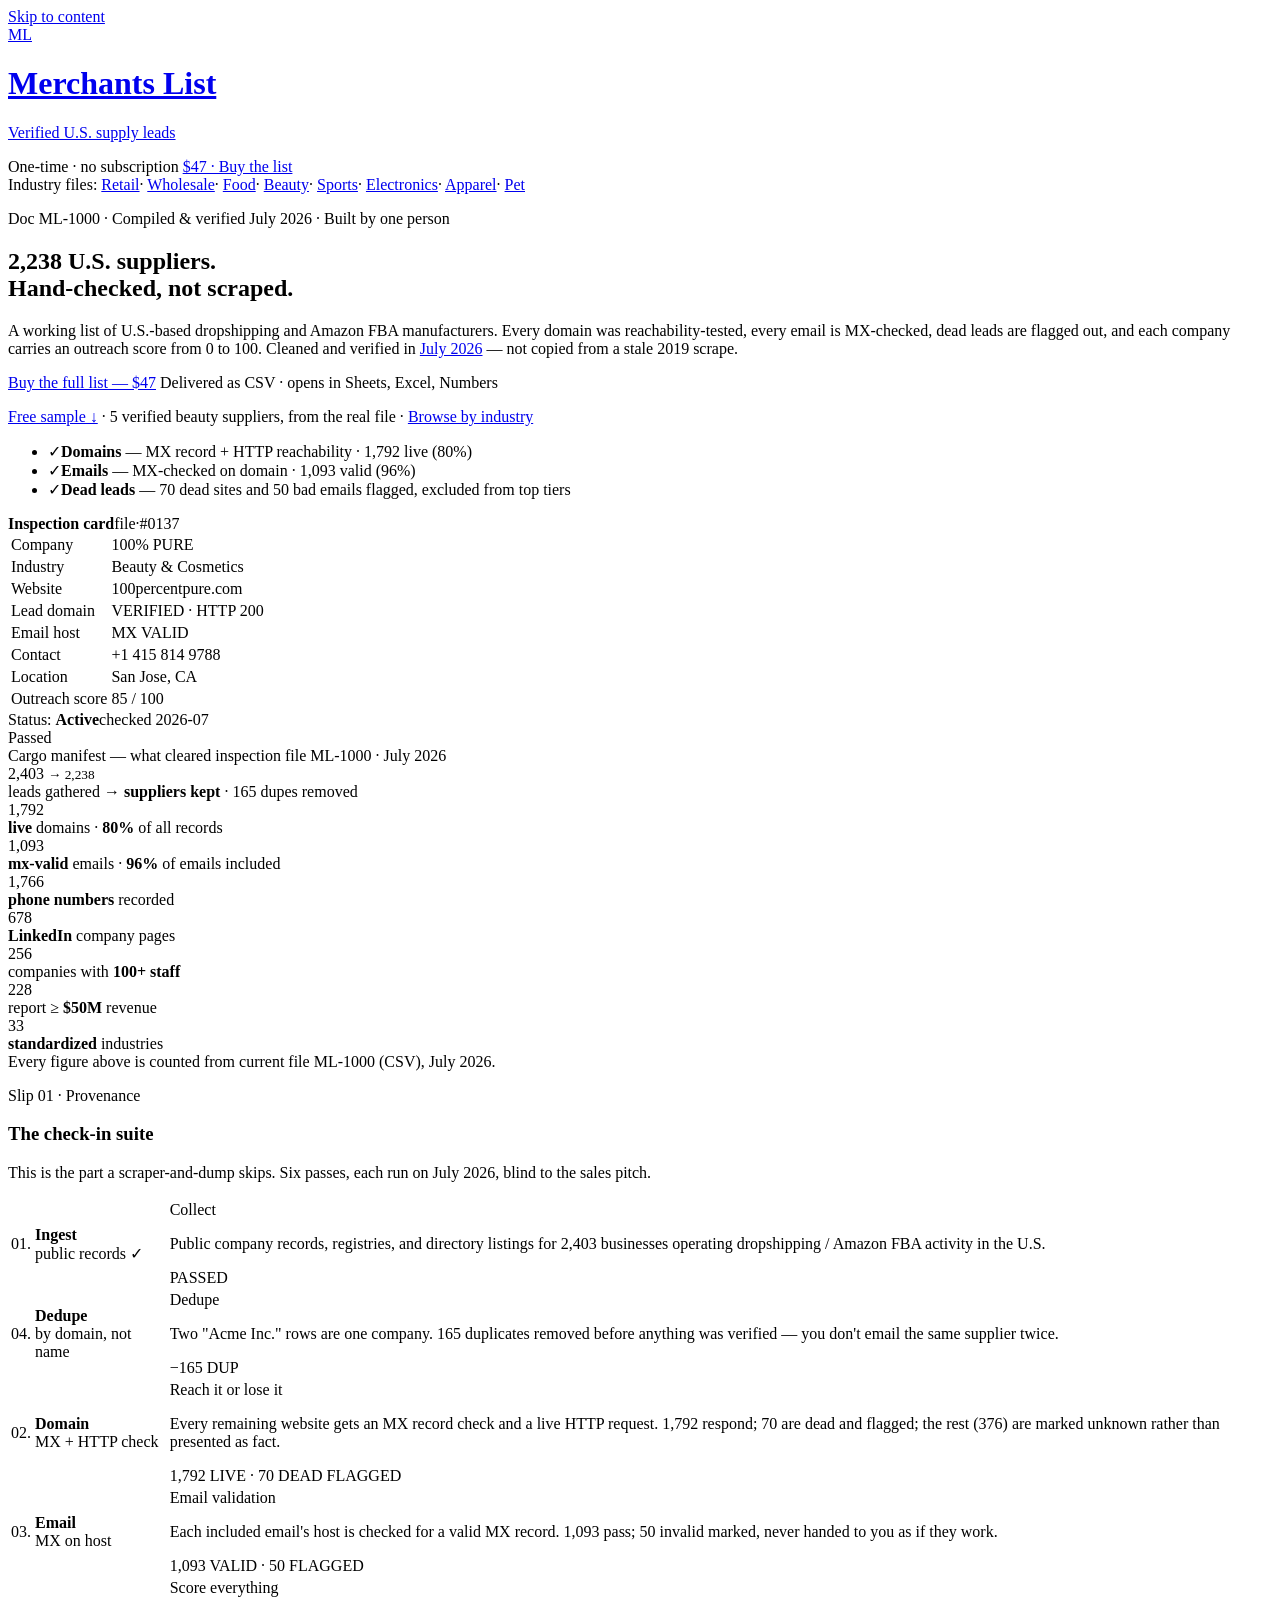
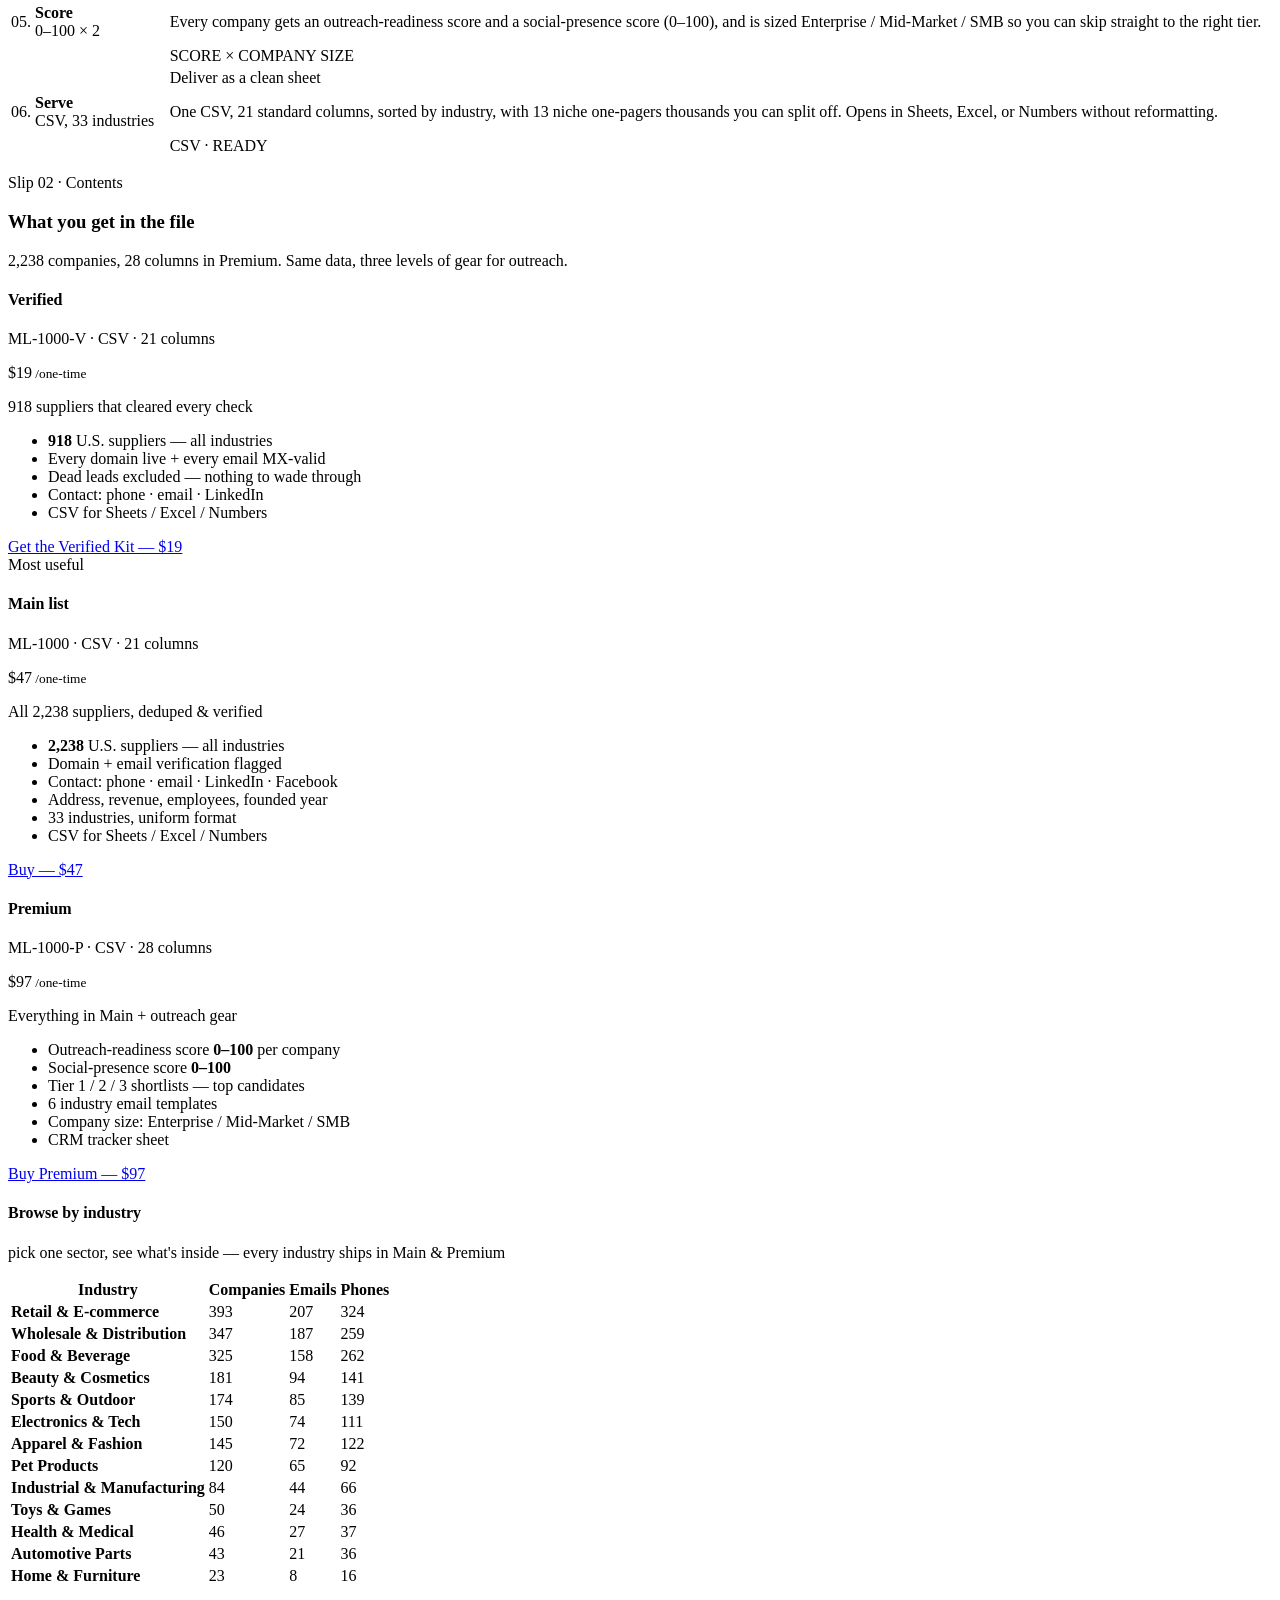
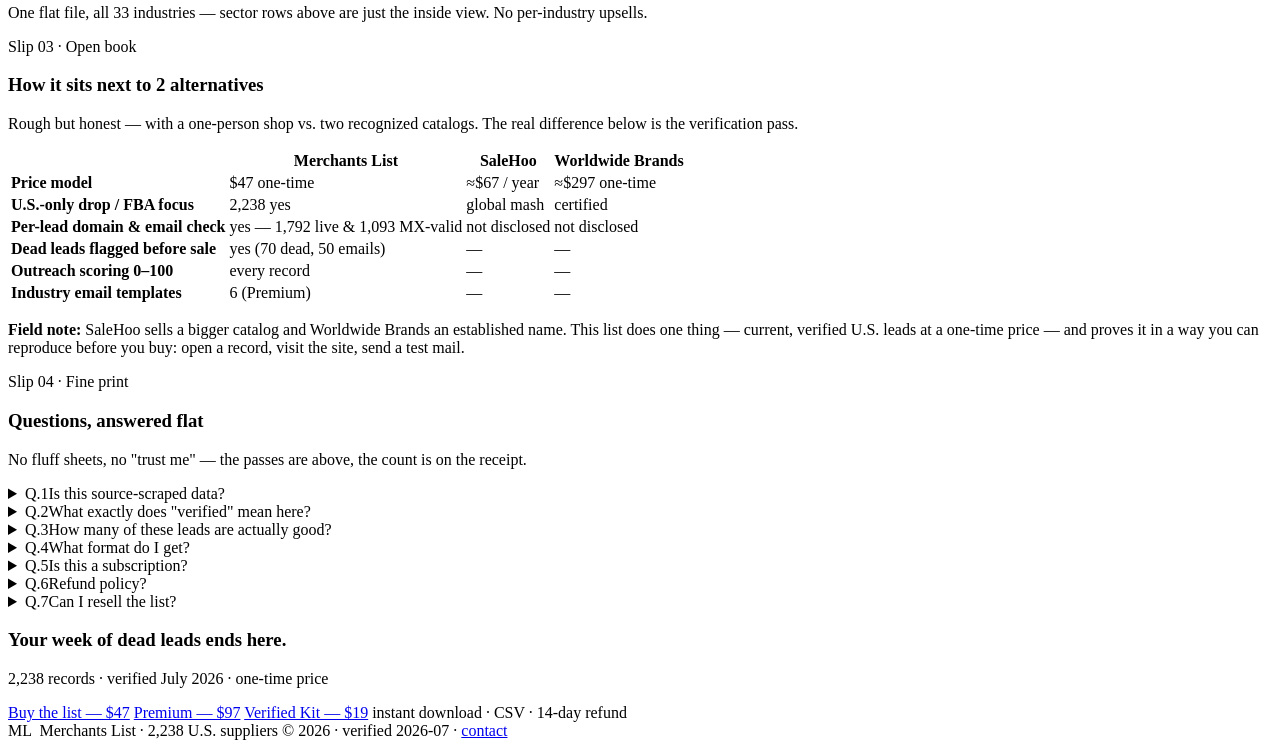
==== commit a8476b96: "Add files via upload" ====
--- a/index.html
+++ b/index.html
@@ -8,343 +8,9 @@
 <link rel="preconnect" href="https://fonts.googleapis.com">
 <link rel="preconnect" href="https://fonts.gstatic.com" crossorigin>
 <link href="https://fonts.googleapis.com/css2?family=Big+Shoulders+Display:wght@600;700;800;900&family=IBM+Plex+Mono:wght@400;500;600&family=IBM+Plex+Sans:wght@400;500;600;700&display=swap" rel="stylesheet">
-<style>
-  :root{
-    --paper:#EDF0F3;
-    --panel:#F7F9FB;
-    --carbon:#141A21;
-    --ink:#35424D;
-    --slate:#5F6C78;
-    --hash:#8D99A6;
-    --rule:#D4DAE1;
-    --rule-strong:#A8B3BE;
-    --stamp:#A62F28;
-    --stamp-soft:rgba(166,47,40,.08);
-    --maxw:1160px;
-    --r-card:4px;
-    --r-tag:2px;
-    --font-display:'Big Shoulders Display','Arial Narrow',sans-serif;
-    --font-mono:'IBM Plex Mono','SFMono-Regular',Consolas,monospace;
-    --font-sans:'IBM Plex Sans',system-ui,-apple-system,Segoe UI,Roboto,sans-serif;
-  }
-  *{box-sizing:border-box}
-  html{scroll-behavior:smooth}
-  body{
-    margin:0;
-    font-family:var(--font-sans);
-    color:var(--ink);
-    background-color:var(--paper);
-    background-image:
-      repeating-linear-gradient(0deg, transparent 0 23px, rgba(20,26,33,.025) 23px 24px),
-      repeating-linear-gradient(90deg, transparent 0 23px, rgba(20,26,33,.025) 23px 24px);
-    line-height:1.6;
-    -webkit-font-smoothing:antialiased;
-  }
-  a{color:inherit}
-  ::selection{background:var(--stamp);color:#fff}
-
-  .wrap{max-width:var(--maxw);margin:0 auto;padding:0 28px}
-
-  .skip{position:absolute;left:-999px;top:8px;z-index:50;background:var(--carbon);color:#fff;padding:10px 16px;border-radius:var(--r-tag)}
-  .skip:focus{left:8px}
-
-  .mono{font-family:var(--font-mono)}
-  .display{font-family:var(--font-display)}
-
-  /* ---------- MASTHEAD ---------- */
-  .masthead{
-    border-bottom:3px solid var(--carbon);
-    border-top:6px solid var(--carbon);
-    background:var(--panel);
-  }
-  .masthead-inner{
-    display:flex;align-items:center;justify-content:space-between;gap:16px;
-    padding:14px 28px;max-width:var(--maxw);margin:0 auto;flex-wrap:wrap;
-  }
-  .brand{display:flex;align-items:baseline;gap:12px;flex-wrap:wrap}
-  .brand .mark{
-    font-family:var(--font-mono);font-weight:600;font-size:13px;letter-spacing:.08em;
-    border:1px solid var(--carbon);padding:2px 7px;border-radius:var(--r-tag);
-    background:var(--carbon);color:#fff;
-  }
-  .brand h1,.brand p{margin:0}
-  .brand h1{font-family:var(--font-display);font-weight:800;font-size:32px;letter-spacing:.03em;color:var(--carbon)}
-  .brand .tagline{font-family:var(--font-mono);font-size:11.5px;letter-spacing:.1em;color:var(--slate);text-transform:uppercase}
-  .masthead-cta{display:flex;align-items:center;gap:14px}
-  .masthead-meta{font-family:var(--font-mono);font-size:11px;letter-spacing:.12em;text-transform:uppercase;color:var(--hash)}
-
-  .btn{
-    display:inline-block;font-family:var(--font-mono);font-weight:600;font-size:14px;letter-spacing:.06em;
-    text-transform:uppercase;text-decoration:none;padding:12px 18px;border-radius:var(--r-tag);
-    border:2px solid var(--carbon);color:var(--carbon);background:transparent;transition:background .15s,transform .15s;
-  }
-  .btn:hover{background:rgba(20,26,33,.06)}
-  .btn:active{transform:translateY(1px)}
-  .btn-primary{background:var(--carbon);border-color:var(--carbon);color:#fff}
-  .btn-primary:hover{background:var(--stamp);border-color:var(--stamp);color:#fff}
-
-  /* ---------- HERO ---------- */
-  .hero{border-bottom:3px solid var(--carbon)}
-  .hero-grid{display:grid;grid-template-columns:1.05fr .95fr;gap:56px;align-items:center;padding:70px 0 64px}
-  .kicker{
-    font-family:var(--font-mono);font-size:12px;letter-spacing:.16em;text-transform:uppercase;
-    color:var(--slate);display:flex;align-items:center;gap:10px;margin:0 0 18px;
-  }
-  .kicker::before{content:"";width:26px;height:1px;background:var(--stamp)}
-  .hero h2{
-    font-family:var(--font-display);font-weight:900;font-size:clamp(40px,6vw,70px);
-    line-height:.98;letter-spacing:.005em;margin:0 0 22px;color:var(--carbon);text-transform:uppercase;
-  }
-  .hero h2 .stamp-underline{
-    position:relative;white-space:nowrap;
-  }
-  .hero h2 .stamp-underline::after{
-    content:"";position:absolute;left:-2px;right:-2px;bottom:.04em;height:.14em;
-    background:var(--stamp-soft);border-bottom:2px solid var(--stamp);border-radius:1px;
-  }
-  .lede{font-size:17px;color:var(--ink);max-width:52ch;margin:0 0 26px}
-  .lede a{color:var(--stamp);text-decoration-color:var(--stamp);text-underline-offset:2px}
-
-  .cta-row{display:flex;align-items:center;gap:18px;flex-wrap:wrap;margin-bottom:26px}
-  .cta-note{font-family:var(--font-mono);font-size:12px;color:var(--hash)}
-
-  .prelist{list-style:none;margin:0;padding:0;border-top:1px dashed var(--rule)}
-  .prelist li{
-    display:flex;gap:10px;align-items:baseline;
-    font-family:var(--font-mono);font-size:13px;color:var(--slate);
-    padding:9px 0;border-bottom:1px dashed var(--rule);letter-spacing:.02em;
-  }
-  .prelist li b{color:var(--carbon);font-weight:600}
-  .prelist li .ck{color:var(--stamp);font-weight:600}
-
-  /* inspection card */
-  .inspection{
-    position:relative;background:var(--panel);border:2px solid var(--carbon);
-    border-radius:var(--r-card);box-shadow:6px 6px 0 rgba(20,26,33,.08);
-  }
-  .inspection .file{
-    display:flex;justify-content:space-between;gap:10px;align-items:center;
-    border-bottom:2px solid var(--carbon);padding:8px 14px;
-    font-family:var(--font-mono);font-size:11px;letter-spacing:.14em;text-transform:uppercase;
-    background:#E7EAEE;
-  }
-  .inspection .file b{color:var(--carbon)}
-  .inspection .file span{color:var(--slate)}
-  .inspection table{width:100%;border-collapse:collapse;font-family:var(--font-mono);font-size:13.5px}
-  .inspection td{padding:9px 14px;border-bottom:1px dashed var(--rule);vertical-align:top}
-  .inspection td.k{color:var(--hash);width:42%;text-transform:uppercase;letter-spacing:.08em;font-size:12px}
-  .inspection td.v{text-align:right;color:var(--carbon);font-weight:500}
-  .inspection td.v .ok{color:var(--stamp);font-weight:600}
-  .inspection .foot{padding:10px 14px;font-family:var(--font-mono);font-size:11px;letter-spacing:.1em;text-transform:uppercase;color:var(--slate);display:flex;justify-content:space-between}
-  .inspection .foot time{color:var(--hash)}
-
-  .stamp{
-    position:absolute;right:18px;bottom:26px;
-    font-family:var(--font-mono);font-weight:600;font-size:20px;letter-spacing:.28em;text-transform:uppercase;
-    color:var(--stamp);border:4px solid var(--stamp);border-radius:6px;
-    padding:8px 16px 6px;background:rgba(247,249,251,.62);
-    transform:rotate(-9deg);box-shadow:0 0 0 2px var(--paper),0 0 0 4px var(--stamp);
-    opacity:0;pointer-events:none;
-  }
-  @media (prefers-reduced-motion:no-preference){
-    .stamp{animation:stamp-hit .75s cubic-bezier(.2,.85,.25,1) .5s both}
-  }
-  @keyframes stamp-hit{
-    0%{opacity:0;transform:translate(-120px,-90px) rotate(-26deg) scale(1.6)}
-    55%{opacity:1;transform:translate(0,0) rotate(-14deg) scale(1.02)}
-    72%{transform:translate(0,-3px) rotate(-12deg) scale(1)}
-    100%{opacity:1;transform:rotate(-14deg) scale(1)}
-  }
-  @media (prefers-reduced-motion:reduce){
-    .stamp{opacity:1}
-    html{scroll-behavior:auto}
-  }
-
-  /* ---------- TALLY STRIP ---------- */
-  .tally{border-bottom:3px solid var(--carbon);background:var(--carbon);color:#fff}
-  .tally .strip{
-    display:grid;grid-template-columns:repeat(4,1fr);gap:1px;background:rgba(255,255,255,.16);
-  }
-  .ticket{
-    background:var(--carbon);padding:22px 22px 20px;position:relative;
-    border-bottom:1px dashed rgba(255,255,255,.22);
-  }
-  .ticket::after{
-    content:"";position:absolute;left:0;right:0;bottom:-5px;height:10px;
-    background:
-      radial-gradient(circle at 5px 1px,var(--carbon) 3px,transparent 3.5px) 0 0/13px 10px no-repeat;
-  }
-  .ticket .n{font-family:var(--font-display);font-weight:800;font-size:44px;line-height:1;letter-spacing:.02em;display:flex;align-items:baseline;gap:8px}
-  .ticket .n small{font-family:var(--font-mono);font-size:14px;font-weight:500;color:#8FB0C6}
-  .ticket .l{font-family:var(--font-mono);font-size:11.5px;letter-spacing:.12em;text-transform:uppercase;color:#C9CFD6;margin-top:8px;line-height:1.5}
-  .ticket .l b{color:#fff;font-weight:600}
-  .ticket .check{color:#E4584C;font-weight:600}
-  .ticker-hd,.tally-foot{
-    font-family:var(--font-mono);font-size:11px;letter-spacing:.14em;text-transform:uppercase;
-    padding-top:14px;padding-bottom:14px;color:#AAB6C2;
-  }
-  .ticker-hd{display:flex;justify-content:space-between;gap:12px;align-items:center;border-bottom:1px solid rgba(255,255,255,.18)}
-
-  /* ---------- SECTION HEADERS ---------- */
-  section.block{border-bottom:3px solid var(--carbon)}
-  .sechd{padding:54px 0 8px}
-  .sechd .no{font-family:var(--font-mono);font-size:12px;letter-spacing:.2em;color:var(--stamp);text-transform:uppercase}
-  .sechd h3{font-family:var(--font-display);font-weight:800;font-size:clamp(30px,4.4vw,46px);text-transform:uppercase;letter-spacing:.01em;color:var(--carbon);margin:6px 0 10px;line-height:1.05}
-  .sechd p.sub{color:var(--slate);margin:0 0 34px;font-size:16px}
-
-  /* ---------- PROCESS ---------- */
-  .steps{border-collapse:collapse;width:100%;margin:0 0 56px}
-  .steps tr{border-top:1px solid var(--rule)}
-  .steps td{padding:20px 6px;vertical-align:top}
-  .steps tr:last-child{border-bottom:3px solid var(--carbon)}
-  .steps .num{font-family:var(--font-display);font-weight:800;font-size:30px;color:var(--hash);width:74px}
-  .steps .stat{width:240px;font-family:var(--font-mono);font-size:11.5px;letter-spacing:.12em;text-transform:uppercase;color:var(--slate);padding-top:26px;line-height:1.6}
-  .steps .stat b{color:var(--carbon)}
-  .steps .title{font-weight:600;color:var(--carbon);font-size:17px;margin-bottom:4px;text-transform:uppercase;letter-spacing:.04em}
-  .steps .desc{color:var(--ink)}
-  .steps .pass{display:inline-block;margin-top:8px;font-family:var(--font-mono);font-size:11px;letter-spacing:.16em;text-transform:uppercase;color:var(--stamp);border:1px solid var(--stamp);padding:2px 8px;border-radius:var(--r-tag)}
-
-  /* ---------- PRICING ---------- */
-  .grid{padding-bottom:46px}
-  .tiers{display:grid;grid-template-columns:repeat(3,1fr);gap:18px;margin-bottom:44px}
-  .tier{
-    position:relative;background:var(--panel);border:2px solid var(--carbon);border-radius:var(--r-card);
-    padding:24px 22px 26px;display:flex;flex-direction:column;
-  }
-  .tier.lead{background:var(--carbon);color:#fff;border-color:var(--carbon)}
-  .tier.lead h4{color:#fff}
-  .tier.lead .price{color:#fff}
-  .tier.lead .tier-meta{color:#C9CFD8}
-  .tier.lead .inc{color:#E7EBEE}
-  .tier.lead ul li{border-color:rgba(255,255,255,.22);color:#E7EBEE}
-  .tier .ribbon{
-    position:absolute;top:-13px;right:18px;background:var(--stamp);color:#fff;
-    font-family:var(--font-mono);font-size:10.5px;letter-spacing:.14em;text-transform:uppercase;padding:5px 10px;border-radius:var(--r-tag);
-  }
-  .tier h4{font-family:var(--font-display);font-weight:700;font-size:21px;letter-spacing:.02em;margin:0 0 2px;text-transform:uppercase;color:var(--carbon)}
-  .tier .tbl-meta{font-family:var(--font-mono);font-size:11px;letter-spacing:.1em;text-transform:uppercase;color:var(--hash)}
-  .tier .price{font-family:var(--font-display);font-weight:800;font-size:40px;line-height:1;margin:16px 0 4px;color:var(--carbon)}
-  .tier .price small{font-family:var(--font-mono);font-size:12px;color:var(--slate);font-weight:400;letter-spacing:.04em}
-  .tier .onetime{font-family:var(--font-mono);font-size:11.5px;color:var(--stamp);letter-spacing:.08em}
-  .tier .listing{font-family:var(--font-mono);font-size:12px;letter-spacing:.06em;color:var(--slate);margin:2px 0 0;text-transform:uppercase}
-  .tier.lead .listing{color:#C9CFD8}
-  .tier ul{list-style:none;padding:0;margin:18px 0 22px}
-  .tier ul li{font-size:14.5px;padding:7px 0 7px 22px;position:relative;color:var(--ink);border-bottom:1px dashed var(--rule)}
-  .tier ul li::before{content:"[";position:absolute;left:2px;color:var(--stamp);font-family:var(--font-mono)}
-  .tier ul li::after{content:"]";position:absolute;left:11px;color:var(--stamp);font-family:var(--font-mono)}
-  .tier ul li b{color:var(--carbon)}
-  .tier .btn{margin-top:auto;text-align:center}
-
-  .niche-hd{display:flex;justify-content:space-between;align-items:baseline;border-bottom:3px solid var(--carbon);padding-bottom:10px;margin-bottom:0}
-  .niche-hd h4{font-family:var(--font-display);font-weight:700;font-size:22px;text-transform:uppercase;letter-spacing:.04em;color:var(--carbon);margin:0}
-  .niche-hd p{font-family:var(--font-mono);font-size:11px;letter-spacing:.12em;text-transform:uppercase;color:var(--hash)}
-  .tablewrap{overflow-x:auto;margin-top:0}
-  table.ledger{width:100%;border-collapse:collapse;font-family:var(--font-mono);font-size:13.5px}
-  table.ledger th{
-    text-align:left;font-size:11px;letter-spacing:.14em;text-transform:uppercase;color:var(--slate);
-    padding:12px 10px;border-bottom:2px solid var(--carbon);
-  }
-  table.ledger td{padding:11px 10px;border-bottom:1px dashed var(--rule);color:var(--ink)}
-  table.ledger td:last-child{text-align:right;font-weight:600}
-  table.ledger tr:hover td{background:rgba(166,47,40,.04)}
-  table.ledger td b{color:var(--carbon)}
-  table.ledger td .price{color:var(--stamp);font-weight:600}
-  table.ledger tr:last-child td{border-bottom:3px solid var(--carbon)}
-
-  /* niche rows: clickable vs coming soon */
-  table.ledger tr.tap{cursor:pointer}
-  table.ledger tr.tap td{transition:background .15s}
-  table.ledger tr.tap:hover td{background:rgba(166,47,40,.08)}
-  table.ledger tr.tap:hover td b{text-decoration:underline;text-underline-offset:3px}
-  table.ledger td .soon{
-    font-family:var(--font-mono);font-size:10.5px;letter-spacing:.14em;text-transform:uppercase;
-    color:var(--hash);border:1px dashed var(--rule-strong);border-radius:var(--r-tag);
-    padding:3px 8px 2px;white-space:nowrap;
-  }
-  table.ledger td .soon:hover{color:var(--slate);border-color:var(--slate)}
-
-  /* ---------- COMPARISON ---------- */
-  .compare{padding-bottom:52px}
-  .compare .note{
-    font-family:var(--font-mono);font-size:13px;color:var(--slate);border-left:3px solid var(--stamp);
-    padding:12px 18px;margin:18px 0 0;width:100%;line-height:1.7;
-  }
-  .compare .note b{color:var(--carbon)}
-  table.ledger td .mar{color:var(--carbon)}
-  table.ledger td .nope{color:var(--hash)}
-
-  /* ---------- FAQ ---------- */
-  .faq{padding-bottom:54px}
-  details{
-    border-bottom:1px dashed var(--rule);
-  }
-  details:first-of-type{border-top:3px solid var(--carbon)}
-  details summary{
-    cursor:pointer;list-style:none;display:flex;justify-content:flex-start;align-items:center;gap:14px;
-    padding:18px 4px;font-weight:600;color:var(--carbon);font-size:16.5px;text-transform:none;
-  }
-  details summary::-webkit-details-marker{display:none}
-  details summary .q{font-family:var(--font-mono);font-size:11.5px;color:var(--stamp);letter-spacing:.1em;flex:0 0 auto}
-  details summary::after{content:"+";font-family:var(--font-mono);font-size:20px;color:var(--slate);transition:transform .15s;margin-left:auto;padding-left:14px}
-  details[open] summary::after{content:"−";color:var(--stamp)}
-  details p{margin:0 0 18px;padding:0 4px 0 30px;color:var(--sl)}
-  details p b{color:var(--carbon)}
-
-  /* ---------- FINAL CTA ---------- */
-  .final{
-    background:var(--carbon);color:#fff;border-radius:var(--r-card);
-    margin:48px 0;padding:52px 34px;position:relative;overflow:hidden;
-  }
-  .final::before{
-    content:"";position:absolute;inset:0;
-    background:repeating-linear-gradient(90deg,transparent 0 39px,rgba(255,255,255,.05) 39px 40px),
-               repeating-linear-gradient(0deg,transparent 0 39px,rgba(255,255,255,.05) 39px 40px);
-  }
-  .final h3{
-    position:relative;font-family:var(--font-display);font-weight:800;font-size:clamp(30px,5vw,52px);
-    text-transform:uppercase;letter-spacing:.01em;margin:0 0 8px;color:#fff;
-  }
-  .final .sub{position:relative;font-family:var(--font-mono);font-size:12.5px;letter-spacing:.14em;text-transform:uppercase;color:#AFC3D4;margin:0 0 26px}
-  .final .final-cta{position:relative;display:flex;gap:16px;align-items:center;flex-wrap:wrap}
-  .final .btn{border-color:#fff;color:#fff}
-  .final .btn-primary{background:#fff;color:var(--carbon);border-color:#fff}
-  .final .btn-primary:hover{background:var(--stamp);border-color:var(--stamp);color:#fff}
-  .final .fine{position:relative;font-family:var(--font-mono);font-size:12px;color:#8FA3B6;margin-top:4px}
-
-  /* ---------- SCROLL REVEAL ---------- */
-  .rv{opacity:0;transform:translateY(16px);transition:opacity .55s ease,transform .55s ease}
-  .rv.in{opacity:1;transform:none}
-  @media (prefers-reduced-motion:reduce){
-    .rv{opacity:1;transform:none;transition:none}
-  }
-
-  footer{
-    border-top:6px solid var(--carbon);background:var(--panel);
-  }
-  footer .wrap{display:flex;justify-content:space-between;align-items:center;gap:14px;flex-wrap:wrap;padding:24px 28px}
-  footer .l{font-family:var(--font-mono);font-size:11.5px;letter-spacing:.12em;text-transform:uppercase;color:var(--slate)}
-  footer .r{font-family:var(--font-mono);font-size:11.5px;letter-spacing:.12em;text-transform:uppercase;color:var(--hash)}
-  footer a{color:var(--carbon);text-decoration:none}
-  footer a:hover{text-decoration:underline;text-underline-offset:2px}
-
-  :focus-visible{outline:2px solid var(--stamp);outline-offset:2px;border-radius:2px}
-
-  @media (max-width:960px){
-    .hero-grid{grid-template-columns:1fr;gap:40px;padding:44px 0 48px}
-    .tally .strip{grid-template-columns:repeat(2,1fr)}
-    .tiers{grid-template-columns:1fr}
-    .steps .stat{display:none}
-    .steps .num{width:52px;font-size:24px}
-  }
-  @media (max-width:520px){
-    .wrap{padding:0 18px}
-    .masthead-inner{padding:14px 18px}
-    footer .wrap{padding:20px 18px}
-    .tally .strip{grid-template-columns:1fr}
-    .masthead-meta{display:none}
-    .final{padding:38px 22px}
-  }
-</style>
+<link rel="stylesheet" href="assets/merchants.css">
+<link rel="icon" type="image/svg+xml" href="assets/favicon.svg">
+
 </head>
 <body id="top">
 <a class="skip" href="#main">Skip to content</a>
@@ -352,16 +18,27 @@
 <header class="masthead">
   <div class="masthead-inner">
     <div class="brand">
-      <span class="mark" aria-hidden="true">ML</span>
+      <a class="brand-link" href="index.html" aria-label="Merchants List home"><span class="mark" aria-hidden="true">ML</span>
       <div>
         <h1>Merchants List</h1>
         <p class="tagline">Verified U.S. supply leads</p>
-      </div>
+      </div></a>
     </div>
     <div class="masthead-cta">
       <span class="masthead-meta">One-time · no subscription</span>
       <a class="btn btn-primary" href="https://tachyon80.gumroad.com/l/atvkft" aria-label="Buy the full list for 47 dollars"><!-- replace href with Gumroad URL -->$47 · Buy the list</a>
     </div>
+  </div>
+  <div class="wrap seo-nav" aria-label="Industries">
+    <span>Industry files:</span>
+    <a href="retail-suppliers.html">Retail</a><span class="sep">·</span>
+    <a href="wholesale-suppliers.html">Wholesale</a><span class="sep">·</span>
+    <a href="food-beverage-suppliers.html">Food</a><span class="sep">·</span>
+    <a href="beauty-cosmetics-suppliers.html">Beauty</a><span class="sep">·</span>
+    <a href="sports-outdoor-suppliers.html">Sports</a><span class="sep">·</span>
+    <a href="electronics-tech-suppliers.html">Electronics</a><span class="sep">·</span>
+    <a href="apparel-fashion-suppliers.html">Apparel</a><span class="sep">·</span>
+    <a href="pet-suppliers.html">Pet</a>
   </div>
 </header>
 
@@ -380,7 +57,7 @@
           <span class="cta-note mono">Delivered as CSV · opens in Sheets, Excel, Numbers</span>
         </div>
 
-        <p class="cta-note"><a href="ornek_beauty_listesi.csv" class="mono">Free sample ↓</a> · 5 verified beauty suppliers, from the real file · <a href="https://tachyon80.gumroad.com/l/ubhqlz" class="mono">Buy all 181 — $19</a></p>
+        <p class="cta-note"><a href="ornek_beauty_listesi.csv" class="mono">Free sample ↓</a> · 5 verified beauty suppliers, from the real file · <a href="#contents" class="mono">Browse by industry</a></p>
 
         <ul class="prelist" aria-label="What is verified">
           <li><span class="ck">✓</span><span><b>Domains</b> — MX record + HTTP reachability · 1,792 live (80%)</span></li>
@@ -507,6 +184,22 @@
 <div class="grid">
     <div class="tiers rv">
           <div class="tier">
+            <h4>Verified</h4>
+            <p class="tbl-meta">ML-1000-V · CSV · 21 columns</p>
+            <div class="price">$19<small> /one-time</small></div>
+            <p class="listing">918 suppliers that cleared every check</p>
+            <ul>
+              <li><b>918</b> U.S. suppliers — all industries</li>
+              <li>Every domain live + every email MX-valid</li>
+              <li>Dead leads excluded — nothing to wade through</li>
+              <li>Contact: phone · email · LinkedIn</li>
+              <li>CSV for Sheets / Excel / Numbers</li>
+            </ul>
+            <a class="btn" href="https://tachyon80.gumroad.com/l/afkbcm" aria-label="Buy the verified list for 19 dollars">Get the Verified Kit — $19</a>
+          </div>
+
+          <div class="tier lead">
+            <div class="ribbon">Most useful</div>
             <h4>Main list</h4>
             <p class="tbl-meta">ML-1000 · CSV · 21 columns</p>
             <div class="price">$47<small> /one-time</small></div>
@@ -519,11 +212,10 @@
               <li>33 industries, uniform format</li>
               <li>CSV for Sheets / Excel / Numbers</li>
             </ul>
-            <a class="btn" href="https://tachyon80.gumroad.com/l/atvkft" aria-label="Buy the main list for 47 dollars"><!-- Gumroad link -->Buy — $47</a>
+            <a class="btn btn-primary" href="https://tachyon80.gumroad.com/l/atvkft" aria-label="Buy the main list for 47 dollars"><!-- Gumroad link -->Buy — $47</a>
           </div>
 
-          <div class="tier lead">
-            <div class="ribbon">Most useful</div>
+          <div class="tier">
             <h4>Premium</h4>
             <p class="tbl-meta">ML-1000-P · CSV · 28 columns</p>
             <div class="price">$97<small> /one-time</small></div>
@@ -536,51 +228,38 @@
               <li>Company size: Enterprise / Mid-Market / SMB</li>
               <li>CRM tracker sheet</li>
             </ul>
-            <a class="btn btn-primary" href="https://tachyon80.gumroad.com/l/xmrkpc" aria-label="Buy Premium for 97 dollars"><!-- Gumroad link -->Buy Premium — $97</a>
-          </div>
-
-          <div class="tier">
-            <h4>Enterprise</h4>
-            <p class="tbl-meta">Premium + setup + support</p>
-            <div class="price">$297<small> /one-time</small></div>
-            <p class="listing">Premium set up for you, 30 days of support</p>
-            <ul>
-              <li>Everything in Premium</li>
-              <li>Update your CSV ready-to-use on your tools</li>
-              <li>Setup help — no-meeting, no-call</li>
-              <li>30 days of 1-on-1 support</li>
-            </ul>
-            <a class="btn" href="https://tachyon80.gumroad.com/l/afkbcm" aria-label="Buy Enterprise for 297 dollars"><!-- Gumroad link -->Buy Enterprise — $297</a>
+            <a class="btn" href="https://tachyon80.gumroad.com/l/xmrkpc" aria-label="Buy Premium for 97 dollars"><!-- Gumroad link -->Buy Premium — $97</a>
           </div>
         </div>
 
         <div class="niche">
           <div class="niche-hd">
-            <h4>Niche one-industry lists</h4>
-            <p>pick one sector, pay less, skip the rest</p>
+            <h4>Browse by industry</h4>
+            <p>pick one sector, see what's inside — every industry ships in Main &amp; Premium</p>
           </div>
 <div class="tablewrap rv">
     <table class="ledger">
               <thead>
-                <tr><th>Industry</th><th>Companies</th><th>Emails</th><th>Phones</th><th>Price</th></tr>
+                <tr><th>Industry</th><th>Companies</th><th>Emails</th><th>Phones</th></tr>
               </thead>
               <tbody>
-                <tr><td><b>Retail &amp; E-commerce</b></td><td>393</td><td>207</td><td>324</td><td class="price"><span class="soon">coming soon</span></td></tr>
-                <tr><td><b>Wholesale &amp; Distribution</b></td><td>347</td><td>187</td><td>259</td><td class="price"><span class="soon">coming soon</span></td></tr>
-                <tr class="tap" data-href="https://tachyon80.gumroad.com/l/ocecd"><td><b>Food &amp; Beverage</b></td><td>325</td><td>158</td><td>262</td><td class="price">$27</td></tr>
-                <tr class="tap" data-href="https://tachyon80.gumroad.com/l/ubhqlz"><td><b>Beauty &amp; Cosmetics</b></td><td>181</td><td>94</td><td>141</td><td class="price">$19</td></tr>
-                <tr><td><b>Sports &amp; Outdoor</b></td><td>174</td><td>85</td><td>139</td><td class="price"><span class="soon">coming soon</span></td></tr>
-                <tr><td><b>Electronics &amp; Tech</b></td><td>150</td><td>74</td><td>111</td><td class="price"><span class="soon">coming soon</span></td></tr>
-                <tr><td><b>Apparel &amp; Fashion</b></td><td>145</td><td>72</td><td>122</td><td class="price"><span class="soon">coming soon</span></td></tr>
-                <tr class="tap" data-href="https://tachyon80.gumroad.com/l/rfnlgg"><td><b>Pet Products</b></td><td>120</td><td>65</td><td>92</td><td class="price">$14</td></tr>
-                <tr><td><b>Industrial &amp; Manufacturing</b></td><td>84</td><td>44</td><td>66</td><td class="price"><span class="soon">coming soon</span></td></tr>
-                <tr><td><b>Toys &amp; Games</b></td><td>50</td><td>24</td><td>36</td><td class="price"><span class="soon">coming soon</span></td></tr>
-                <tr><td><b>Health &amp; Medical</b></td><td>46</td><td>27</td><td>37</td><td class="price"><span class="soon">coming soon</span></td></tr>
-                <tr><td><b>Automotive Parts</b></td><td>43</td><td>21</td><td>36</td><td class="price"><span class="soon">coming soon</span></td></tr>
-                <tr><td><b>Home &amp; Furniture</b></td><td>23</td><td>8</td><td>16</td><td class="price"><span class="soon">coming soon</span></td></tr>
+                <tr data-href="retail-suppliers.html"><td><b>Retail &amp; E-commerce</b></td><td>393</td><td>207</td><td>324</td></tr>
+                <tr data-href="wholesale-suppliers.html"><td><b>Wholesale &amp; Distribution</b></td><td>347</td><td>187</td><td>259</td></tr>
+                <tr data-href="food-beverage-suppliers.html"><td><b>Food &amp; Beverage</b></td><td>325</td><td>158</td><td>262</td></tr>
+                <tr data-href="beauty-cosmetics-suppliers.html"><td><b>Beauty &amp; Cosmetics</b></td><td>181</td><td>94</td><td>141</td></tr>
+                <tr data-href="sports-outdoor-suppliers.html"><td><b>Sports &amp; Outdoor</b></td><td>174</td><td>85</td><td>139</td></tr>
+                <tr data-href="electronics-tech-suppliers.html"><td><b>Electronics &amp; Tech</b></td><td>150</td><td>74</td><td>111</td></tr>
+                <tr data-href="apparel-fashion-suppliers.html"><td><b>Apparel &amp; Fashion</b></td><td>145</td><td>72</td><td>122</td></tr>
+                <tr data-href="pet-suppliers.html"><td><b>Pet Products</b></td><td>120</td><td>65</td><td>92</td></tr>
+                <tr><td><b>Industrial &amp; Manufacturing</b></td><td>84</td><td>44</td><td>66</td></tr>
+                <tr><td><b>Toys &amp; Games</b></td><td>50</td><td>24</td><td>36</td></tr>
+                <tr><td><b>Health &amp; Medical</b></td><td>46</td><td>27</td><td>37</td></tr>
+                <tr><td><b>Automotive Parts</b></td><td>43</td><td>21</td><td>36</td></tr>
+                <tr><td><b>Home &amp; Furniture</b></td><td>23</td><td>8</td><td>16</td></tr>
               </tbody>
             </table>
           </div>
+          <p class="niche-note mono">One flat file, all 33 industries — sector rows above are just the inside view. No per-industry upsells.</p>
         </div>
       </div>
     </div>
@@ -660,8 +339,9 @@
       <h3 id="final-h">Your week of dead leads ends here.</h3>
       <p class="sub">2,238 records · verified July 2026 · one-time price</p>
       <div class="final-cta">
-        <a class="btn btn-primary" href="https://tachyon80.gumroad.com/l/atvkft" aria-label="Buy the full list for 47 dollars on Gumroad"><span class="mono">Buy the list — $47</span></a>
+        <a class="btn btn-primary" href="https://tachyon80.gumroad.com/l/atvkft" aria-label="Buy the main list for 47 dollars on Gumroad"><span class="mono">Buy the list — $47</span></a>
         <a class="btn" href="https://tachyon80.gumroad.com/l/xmrkpc" aria-label="Buy Premium for 97 dollars on Gumroad">Premium — $97</a>
+        <a class="btn" href="https://tachyon80.gumroad.com/l/afkbcm" aria-label="Buy the verified list for 19 dollars on Gumroad">Verified Kit — $19</a>
         <span class="fine">instant download · CSV · 14-day refund</span>
       </div>
     </div>
@@ -705,24 +385,6 @@
     counters.forEach(function(c){ io.observe(c); });
   }
 
-  /* Clickable niche rows */
-  var tapRows = document.querySelectorAll("tr.tap");
-  tapRows.forEach(function(tr){
-    tr.addEventListener("click", function(){
-      var href = tr.getAttribute("data-href");
-      if (href) window.location.href = href;
-    });
-    tr.addEventListener("keydown", function(e){
-      if (e.key === "Enter" || e.key === " "){
-        e.preventDefault();
-        var href = tr.getAttribute("data-href");
-        if (href) window.location.href = href;
-      }
-    });
-    tr.setAttribute("role", "link");
-    tr.setAttribute("tabindex", "0");
-  });
-
   /* Section reveals */
   var reveals = document.querySelectorAll(".rv");
   if (reveals.length && !reduce && "IntersectionObserver" in window){
@@ -735,6 +397,19 @@
   } else {
     reveals.forEach(function(el){ el.classList.add("in"); });
   }
+
+  /* Clickable industry rows */
+  document.querySelectorAll("table.ledger tbody tr[data-href]").forEach(function(row){
+    row.addEventListener("click", function(){
+      window.location.href = row.getAttribute("data-href");
+    });
+    row.addEventListener("keydown", function(e){
+      if (e.key === "Enter" || e.key === " "){
+        e.preventDefault();
+        window.location.href = row.getAttribute("data-href");
+      }
+    });
+  });
 })();
 </script>
 
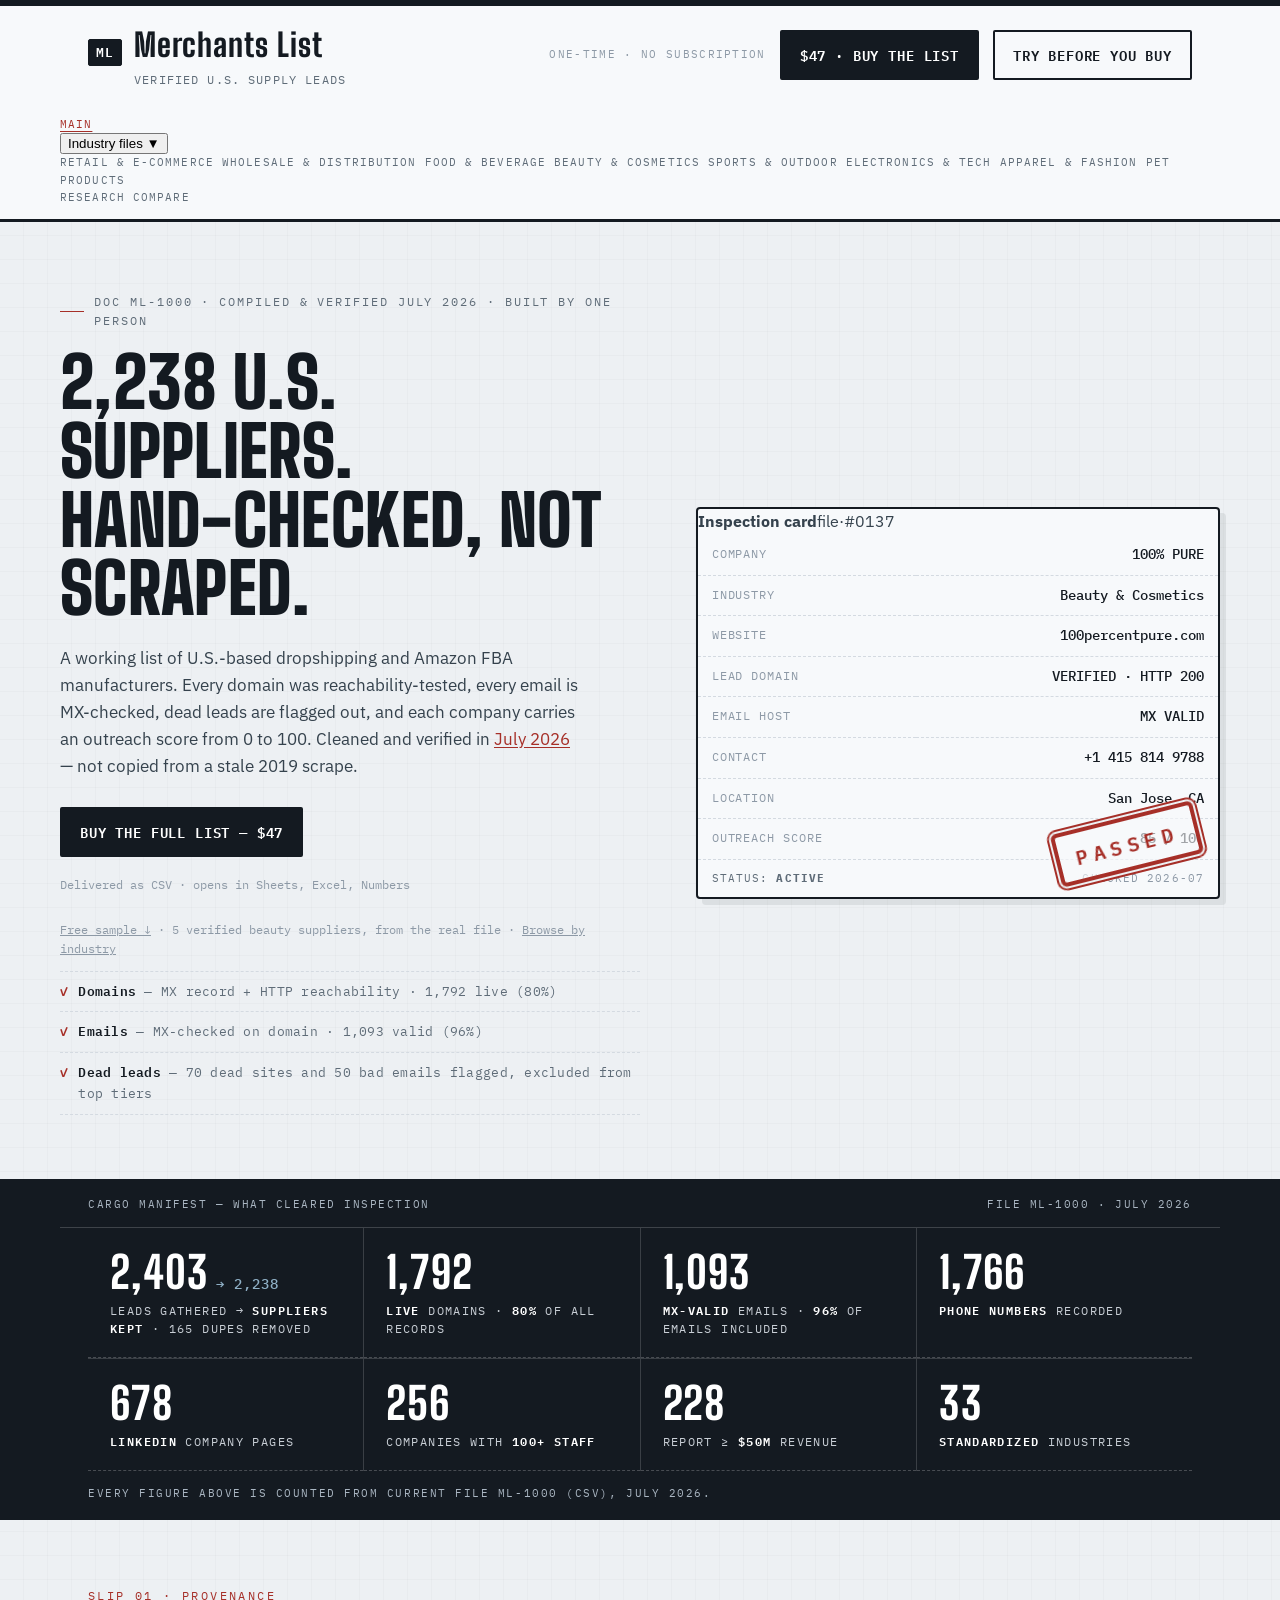
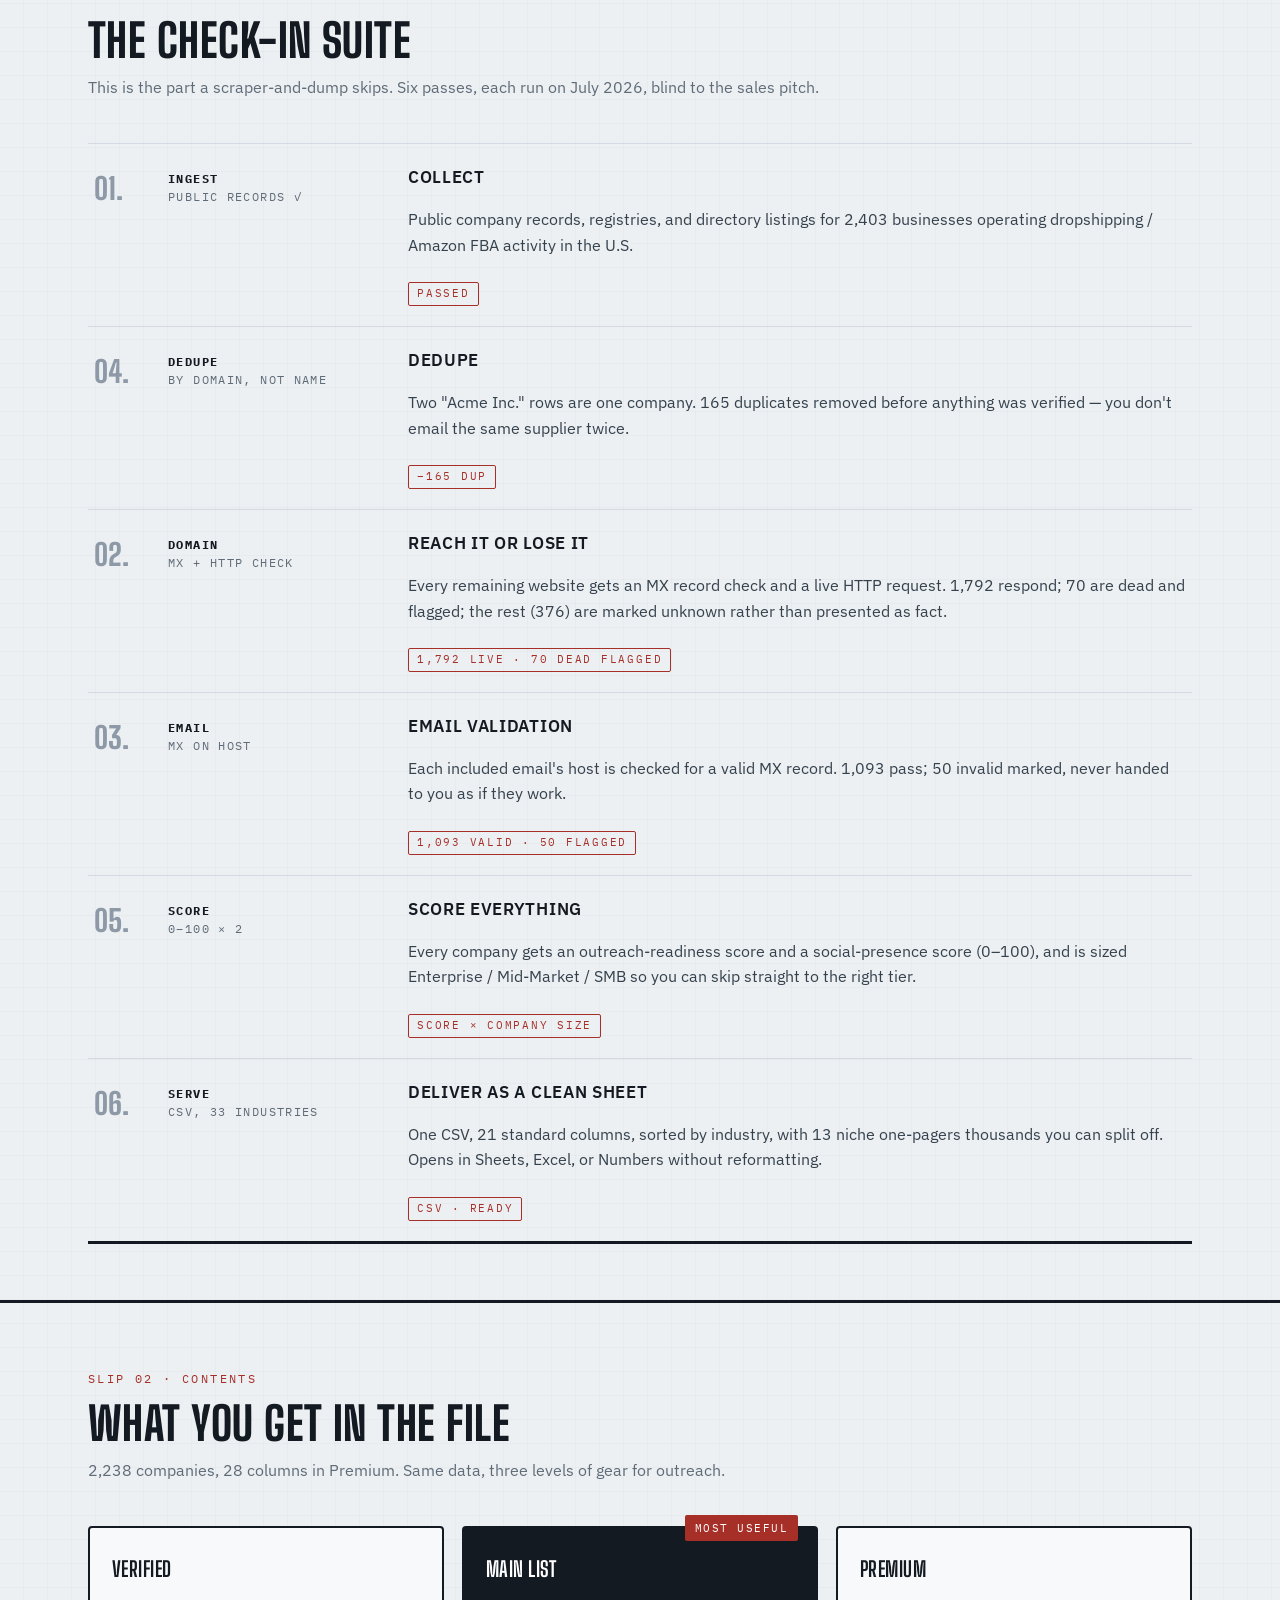
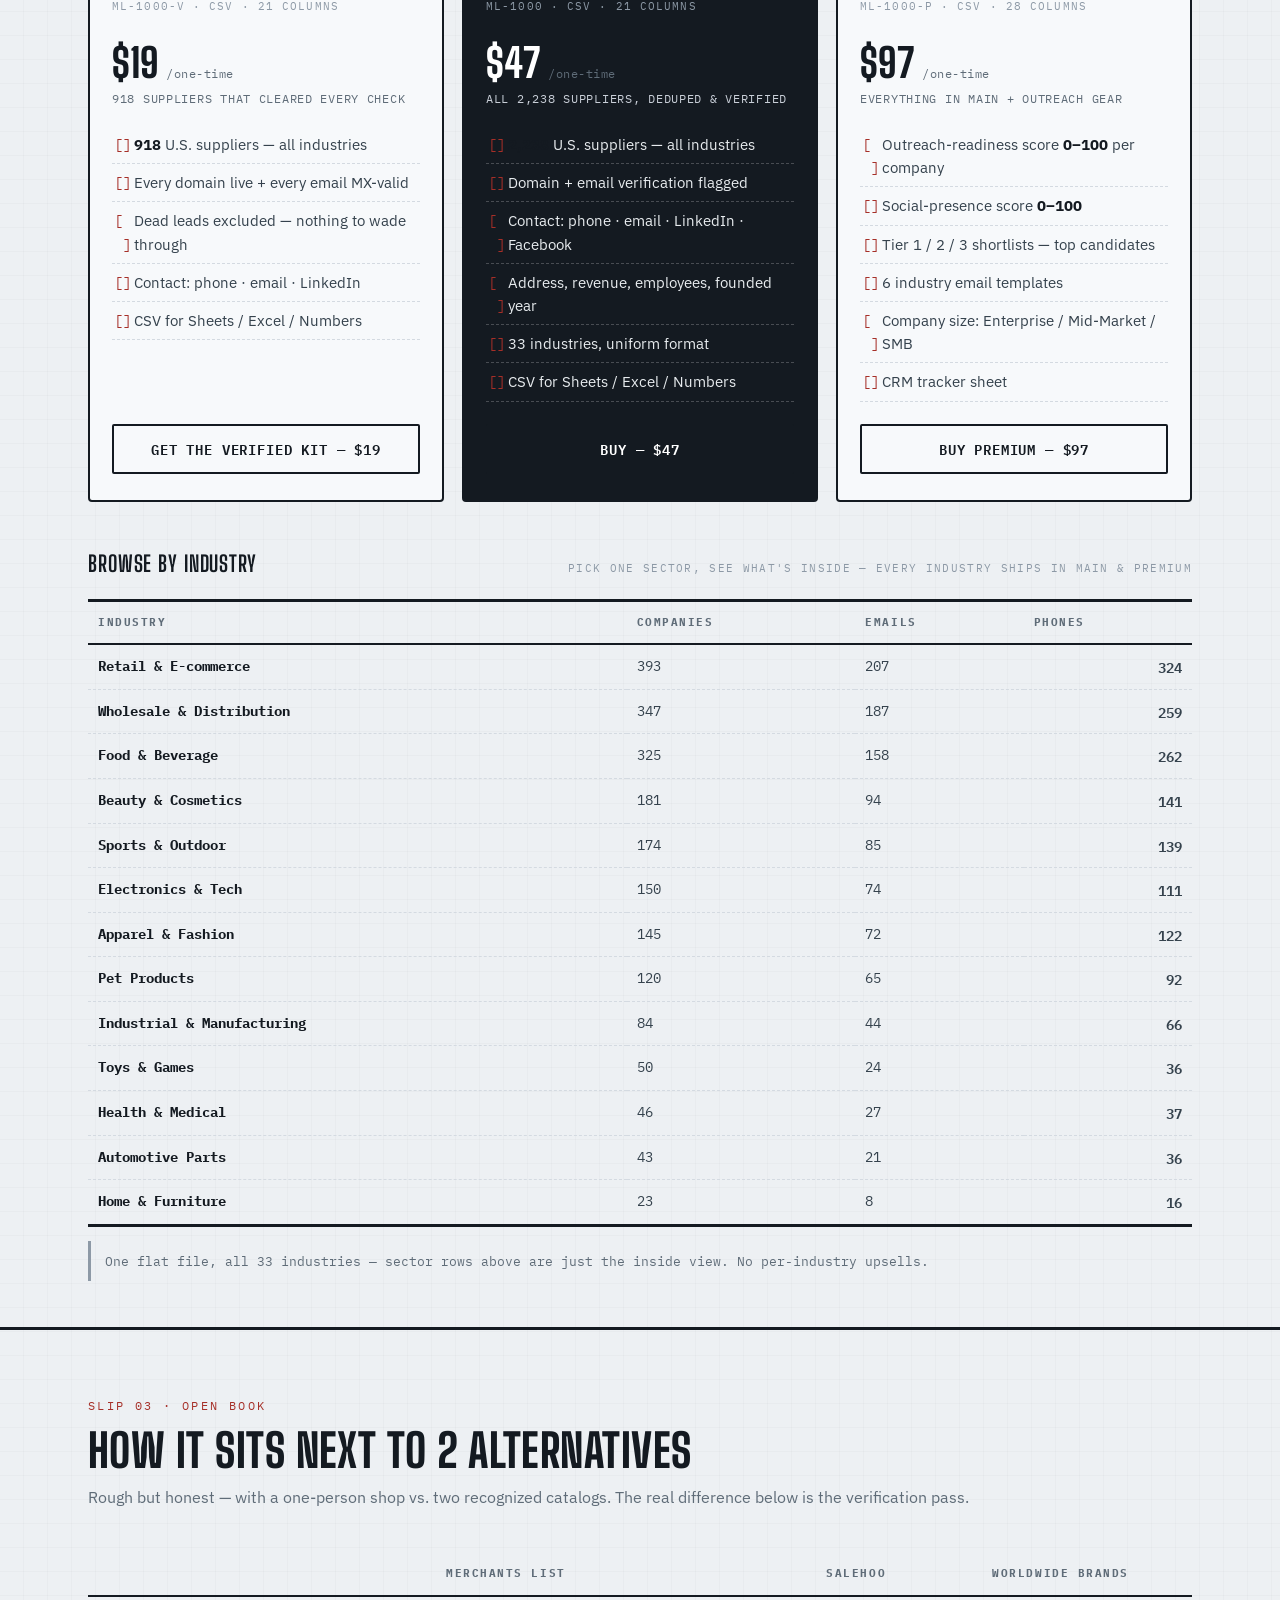
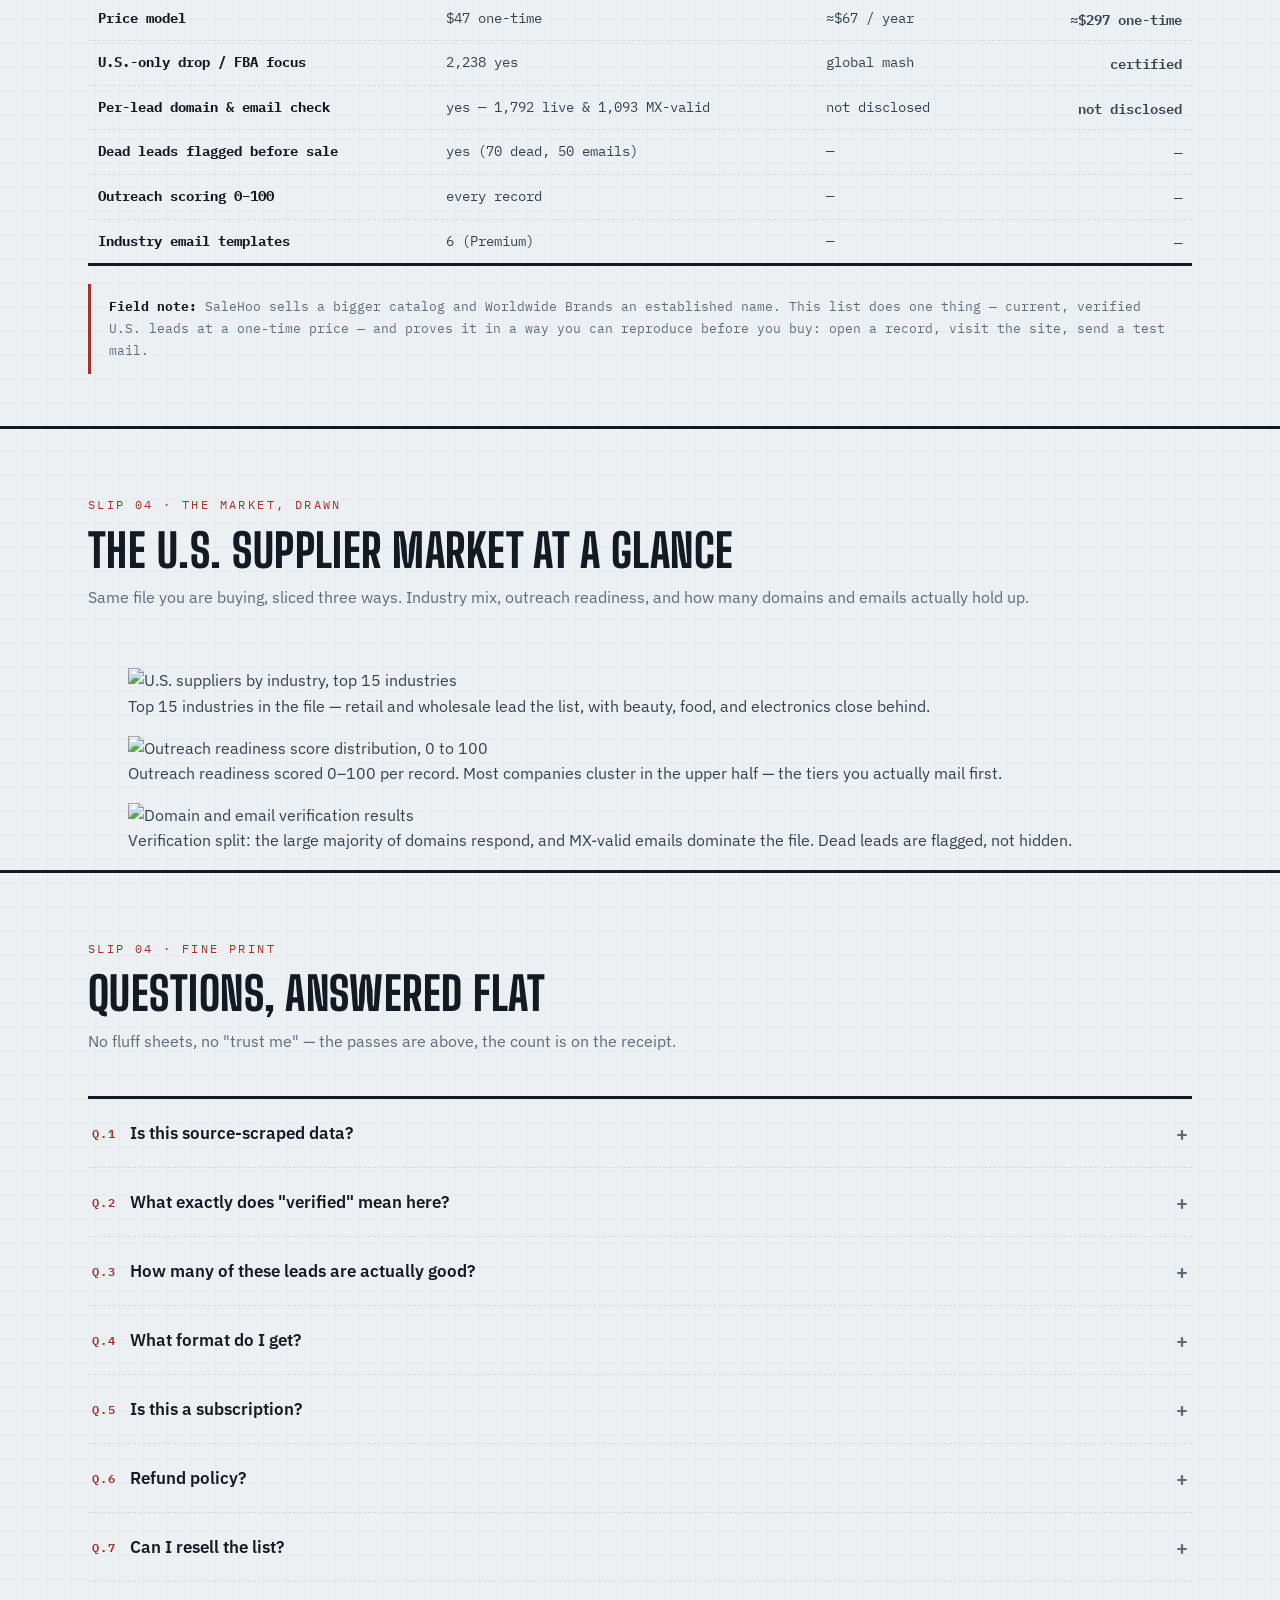
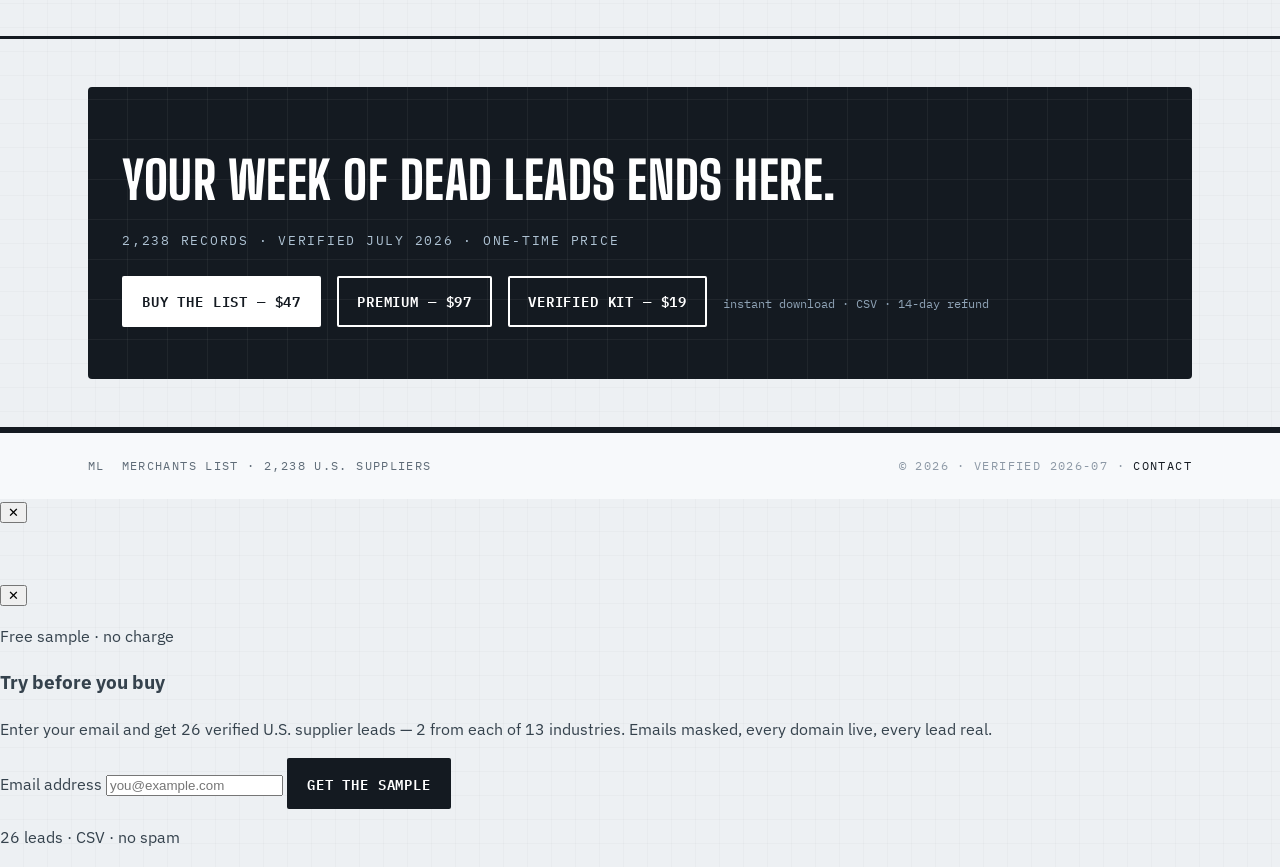
==== commit 566c18fb: "Add files via upload" ====
--- a/index.html
+++ b/index.html
@@ -3,8 +3,33 @@
 <head>
 <meta charset="utf-8">
 <meta name="viewport" content="width=device-width, initial-scale=1">
+<!-- Google tag (gtag.js) -->
+<script async src="https://www.googletagmanager.com/gtag/js?id=G-BKWKCKYXVS"></script>
+<script>
+  window.dataLayer = window.dataLayer || [];
+  function gtag(){dataLayer.push(arguments);}
+  gtag('js', new Date());
+
+  gtag('config', 'G-BKWKCKYXVS');
+  </script>
+<script src="assets/analytics.js" defer></script>
+<script>if(!location.pathname.endsWith("/")&&!location.pathname.endsWith(".html"))history.replaceState(null,"",location.pathname+"/")</script>
 <title>Merchants List — 2,238 Verified U.S. Dropshipping &amp; FBA Suppliers</title>
 <meta name="description" content="2,238 U.S.-based dropshipping and Amazon FBA suppliers, checked by hand and script: 1,792 live domains, 1,093 MX-valid emails, scored 0–100. One-time $47. No subscription.">
+<meta name="robots" content="index, follow, max-image-preview:large, max-snippet:-1, max-video-preview:-1">
+<meta name="keywords" content="US suppliers, dropshipping suppliers, Amazon FBA suppliers, verified supplier list, wholesale suppliers, US supplier database, dropshipping">
+<link rel="canonical" href="https://merchants.ai2eo.com/index.html">
+<meta property="og:type" content="website">
+<meta property="og:site_name" content="Merchants List">
+<meta property="og:title" content="Merchants List — 2,238 Verified U.S. Dropshipping &amp; FBA Suppliers">
+<meta property="og:description" content="2,238 U.S.-based dropshipping and Amazon FBA suppliers, checked by hand and script: 1,792 live domains, 1,093 MX-valid emails, scored 0–100. One-time $47. No subscription.">
+<meta property="og:url" content="https://merchants.ai2eo.com/index.html">
+<meta property="og:image" content="https://merchants.ai2eo.com/assets/tablo.png">
+<meta property="og:locale" content="en_US">
+<meta name="twitter:card" content="summary_large_image">
+<meta name="twitter:title" content="Merchants List — 2,238 Verified U.S. Dropshipping &amp; FBA Suppliers">
+<meta name="twitter:description" content="2,238 U.S.-based dropshipping and Amazon FBA suppliers: live domains, MX-valid emails, outreach scores. One-time $47.">
+<meta name="twitter:image" content="https://merchants.ai2eo.com/assets/tablo.png">
 <link rel="preconnect" href="https://fonts.googleapis.com">
 <link rel="preconnect" href="https://fonts.gstatic.com" crossorigin>
 <link href="https://fonts.googleapis.com/css2?family=Big+Shoulders+Display:wght@600;700;800;900&family=IBM+Plex+Mono:wght@400;500;600&family=IBM+Plex+Sans:wght@400;500;600;700&display=swap" rel="stylesheet">
@@ -27,18 +52,28 @@
     <div class="masthead-cta">
       <span class="masthead-meta">One-time · no subscription</span>
       <a class="btn btn-primary" href="https://tachyon80.gumroad.com/l/atvkft" aria-label="Buy the full list for 47 dollars"><!-- replace href with Gumroad URL -->$47 · Buy the list</a>
+      <a class="btn btn-ghost" href="#" onclick="return openTryModal()">Try before you buy</a>
     </div>
   </div>
-  <div class="wrap seo-nav" aria-label="Industries">
-    <span>Industry files:</span>
-    <a href="retail-suppliers.html">Retail</a><span class="sep">·</span>
-    <a href="wholesale-suppliers.html">Wholesale</a><span class="sep">·</span>
-    <a href="food-beverage-suppliers.html">Food</a><span class="sep">·</span>
-    <a href="beauty-cosmetics-suppliers.html">Beauty</a><span class="sep">·</span>
-    <a href="sports-outdoor-suppliers.html">Sports</a><span class="sep">·</span>
-    <a href="electronics-tech-suppliers.html">Electronics</a><span class="sep">·</span>
-    <a href="apparel-fashion-suppliers.html">Apparel</a><span class="sep">·</span>
-    <a href="pet-suppliers.html">Pet</a>
+  <div class="wrap seo-nav" aria-label="Site navigation">
+    <div class="nav-ctl">
+      <a class="nav-label cur" href="index.html">Main</a>
+      <div class="drop" id="nav-drop">
+        <button type="button" class="drop-toggle" aria-haspopup="true" aria-expanded="false" id="nav-industries">Industry files <span class="arrow">▼</span></button>
+        <nav class="drop-menu" aria-label="Industry files">
+          <a href="retail-suppliers.html">Retail &amp; E-commerce</a>
+          <a href="wholesale-suppliers.html">Wholesale &amp; Distribution</a>
+          <a href="food-beverage-suppliers.html">Food &amp; Beverage</a>
+          <a href="beauty-cosmetics-suppliers.html">Beauty &amp; Cosmetics</a>
+          <a href="sports-outdoor-suppliers.html">Sports &amp; Outdoor</a>
+          <a href="electronics-tech-suppliers.html">Electronics &amp; Tech</a>
+          <a href="apparel-fashion-suppliers.html">Apparel &amp; Fashion</a>
+          <a href="pet-suppliers.html">Pet Products</a>
+        </nav>
+      </div>
+      <a href="blog.html">Research</a>
+      <a href="compare.html">Compare</a>
+    </div>
   </div>
 </header>
 
@@ -292,6 +327,31 @@
     </div>
   </section>
 
+  <!-- Market at a glance -->
+  <section class="block" id="market" aria-labelledby="market-h">
+    <div class="wrap">
+      <div class="sechd">
+        <p class="no">Slip 04 · The market, drawn</p>
+        <h3 id="market-h">The U.S. supplier market at a glance</h3>
+        <p class="sub">Same file you are buying, sliced three ways. Industry mix, outreach readiness, and how many domains and emails actually hold up.</p>
+      </div>
+      <div class="mktgrid">
+        <figure class="mkt">
+          <img class="lb" src="assets/01_endustri_dagilimi.png" alt="U.S. suppliers by industry, top 15 industries" loading="lazy">
+          <figcaption>Top 15 industries in the file — retail and wholesale lead the list, with beauty, food, and electronics close behind.</figcaption>
+        </figure>
+        <figure class="mkt">
+          <img class="lb" src="assets/06_outreach_score.png" alt="Outreach readiness score distribution, 0 to 100" loading="lazy">
+          <figcaption>Outreach readiness scored 0–100 per record. Most companies cluster in the upper half — the tiers you actually mail first.</figcaption>
+        </figure>
+        <figure class="mkt">
+          <img class="lb" src="assets/07_dogrulama_sonuc.png" alt="Domain and email verification results" loading="lazy">
+          <figcaption>Verification split: the large majority of domains respond, and MX-valid emails dominate the file. Dead leads are flagged, not hidden.</figcaption>
+        </figure>
+      </div>
+    </div>
+  </section>
+
   <!-- FAQ -->
   <section class="block" id="faq" aria-labelledby="faq-h">
     <div class="wrap">
@@ -352,14 +412,74 @@
 <footer>
   <div class="wrap">
     <span class="l"><span class="mark">ML</span>&nbsp; Merchants List · 2,238 U.S. suppliers</span>
-    <span class="r">© 2026 · verified 2026-07 · <a href="mailto:hello@merchantslist.example">contact</a></span>
+    <span class="r">© 2026 · verified 2026-07 · <a href="mailto:info@ai2eo.com">contact</a></span>
   </div>
 </footer>
+
+<div id="lightbox" class="lightbox" aria-hidden="true">
+  <button type="button" id="lb-close" class="lb-close" aria-label="Close image">✕</button>
+  <figure>
+    <img id="lb-img" alt="">
+    <figcaption id="lb-cap"></figcaption>
+  </figure>
+</div>
+
+<div id="try-modal" class="try-modal" aria-hidden="true">
+  <div class="try-backdrop" data-close></div>
+  <div class="try-dialog" role="dialog" aria-modal="true" aria-labelledby="try-title">
+    <button type="button" class="try-close" data-close aria-label="Close">✕</button>
+    <p class="try-kicker">Free sample · no charge</p>
+    <h3 id="try-title">Try before you buy</h3>
+    <p class="try-sub">Enter your email and get 26 verified U.S. supplier leads — 2 from each of 13 industries. Emails masked, every domain live, every lead real.</p>
+    <form id="try-form" action="https://formspree.io/f/xdenbzpa" method="POST" novalidate>
+      <label class="try-label" for="try-email">Email address</label>
+      <input class="try-input" type="email" id="try-email" name="email" placeholder="you@example.com" required>
+      <div class="try-error" role="alert" hidden>Enter a valid email address.</div>
+      <button type="submit" class="btn btn-primary try-submit">Get the sample</button>
+      <p class="try-fine">26 leads · CSV · no spam</p>
+    </form>
+    <div class="try-success" hidden>
+      <p class="try-success-title">Check your inbox.</p>
+      <p class="try-success-sub">Your sample is downloading. We also emailed you a copy.</p>
+    </div>
+  </div>
+</div>
 
 <script>
 (function(){
   "use strict";
   var reduce = window.matchMedia && window.matchMedia("(prefers-reduced-motion: reduce)").matches;
+
+  /* Industry dropdown menu */
+  var drops = document.querySelectorAll(".drop");
+  drops.forEach(function(d){
+    var toggle = d.querySelector(".drop-toggle");
+    if (!toggle) return;
+    toggle.addEventListener("click", function(e){
+      e.preventDefault();
+      e.stopPropagation();
+      var open = d.classList.toggle("open");
+      toggle.setAttribute("aria-expanded", open ? "true" : "false");
+    });
+  });
+  document.addEventListener("click", function(e){
+    if (!e.target.closest(".drop")){
+      drops.forEach(function(d){
+        d.classList.remove("open");
+        var t = d.querySelector(".drop-toggle");
+        if (t) t.setAttribute("aria-expanded", "false");
+      });
+    }
+  });
+  document.addEventListener("keydown", function(e){
+    if (e.key === "Escape"){
+      drops.forEach(function(d){
+        d.classList.remove("open");
+        var t = d.querySelector(".drop-toggle");
+        if (t) t.setAttribute("aria-expanded", "false");
+      });
+    }
+  });
 
   /* Tally count-up */
   var counters = document.querySelectorAll(".ticket .c");
@@ -410,6 +530,89 @@
       }
     });
   });
+
+  /* Try before you buy modal */
+  var tryModal = document.getElementById("try-modal");
+  var tryForm = document.getElementById("try-form");
+  var tryEmail = document.getElementById("try-email");
+  var tryError = document.querySelector(".try-error");
+  var trySuccess = document.querySelector(".try-success");
+
+  window.openTryModal = function(){
+    if (!tryModal) return false;
+    tryModal.classList.add("open");
+    document.body.classList.add("try-open");
+    tryModal.setAttribute("aria-hidden", "false");
+    if (tryEmail) setTimeout(function(){ tryEmail.focus(); }, 60);
+    return false;
+  };
+  window.closeTryModal = function(){
+    if (!tryModal) return;
+    tryModal.classList.remove("open");
+    document.body.classList.remove("try-open");
+    tryModal.setAttribute("aria-hidden", "true");
+  };
+  if (tryModal){
+    tryModal.querySelectorAll("[data-close]").forEach(function(el){
+      el.addEventListener("click", closeTryModal);
+    });
+  }
+  if (tryForm){
+    tryForm.addEventListener("submit", function(e){
+      e.preventDefault();
+      var val = tryEmail ? tryEmail.value.trim() : "";
+      if (!val || val.indexOf("@") < 1){
+        if (tryError) tryError.hidden = false;
+        return;
+      }
+      if (tryError) tryError.hidden = true;
+      fetch(tryForm.getAttribute("action"), {
+        method: "POST",
+        body: new FormData(tryForm),
+        headers: { "Accept": "application/json" }
+      }).then(function(){
+        window.location.href = "sample.csv";
+        tryForm.style.display = "none";
+        if (trySuccess) trySuccess.hidden = false;
+      }).catch(function(){
+        window.location.href = "sample.csv";
+        tryForm.style.display = "none";
+        if (trySuccess) trySuccess.hidden = false;
+      });
+    });
+  }
+
+  /* Lightbox for chart images */
+  var lb = document.getElementById("lightbox");
+  var lbImg = document.getElementById("lb-img");
+  var lbCap = document.getElementById("lb-cap");
+  function openLb(src, cap){
+    if (!lb) return;
+    lbImg.src = src;
+    if (lbCap){ lbCap.textContent = cap || ""; }
+    lb.classList.add("open");
+    document.body.classList.add("lb-open");
+  }
+  function closeLb(){
+    if (!lb) return;
+    lb.classList.remove("open");
+    document.body.classList.remove("lb-open");
+    lbImg.src = "";
+  }
+  document.querySelectorAll("figure img.lb").forEach(function(img){
+    img.addEventListener("click", function(){
+      openLb(img.currentSrc || img.src, img.alt);
+    });
+  });
+  if (lb){
+    lb.addEventListener("click", function(e){
+      if (e.target === lb || e.target === lbImg) closeLb();
+    });
+    document.getElementById("lb-close").addEventListener("click", closeLb);
+    document.addEventListener("keydown", function(e){
+      if (e.key === "Escape") closeLb();
+    });
+  }
 })();
 </script>
 
--- a/assets/merchants.css
+++ b/assets/merchants.css
@@ -0,0 +1,341 @@
+
+  :root{
+    --paper:#EDF0F3;
+    --panel:#F7F9FB;
+    --carbon:#141A21;
+    --ink:#35424D;
+    --slate:#5F6C78;
+    --hash:#8D99A6;
+    --rule:#D4DAE1;
+    --rule-strong:#A8B3BE;
+    --stamp:#A62F28;
+    --stamp-soft:rgba(166,47,40,.08);
+    --maxw:1160px;
+    --r-card:4px;
+    --r-tag:2px;
+    --font-display:'Big Shoulders Display','Arial Narrow',sans-serif;
+    --font-mono:'IBM Plex Mono','SFMono-Regular',Consolas,monospace;
+    --font-sans:'IBM Plex Sans',system-ui,-apple-system,Segoe UI,Roboto,sans-serif;
+  }
+  *{box-sizing:border-box}
+  html{scroll-behavior:smooth}
+  body{
+    margin:0;
+    font-family:var(--font-sans);
+    color:var(--ink);
+    background-color:var(--paper);
+    background-image:
+      repeating-linear-gradient(0deg, transparent 0 23px, rgba(20,26,33,.025) 23px 24px),
+      repeating-linear-gradient(90deg, transparent 0 23px, rgba(20,26,33,.025) 23px 24px);
+    line-height:1.6;
+    -webkit-font-smoothing:antialiased;
+  }
+  a{color:inherit}
+  ::selection{background:var(--stamp);color:#fff}
+
+  .wrap{max-width:var(--maxw);margin:0 auto;padding:0 28px}
+
+  .skip{position:absolute;left:-999px;top:8px;z-index:50;background:var(--carbon);color:#fff;padding:10px 16px;border-radius:var(--r-tag)}
+  .skip:focus{left:8px}
+
+  .mono{font-family:var(--font-mono)}
+  .display{font-family:var(--font-display)}
+
+  /* ---------- MASTHEAD ---------- */
+  .masthead{
+    border-bottom:3px solid var(--carbon);
+    border-top:6px solid var(--carbon);
+    background:var(--panel);
+  }
+  .masthead-inner{
+    display:flex;align-items:center;justify-content:space-between;gap:16px;
+    padding:14px 28px;max-width:var(--maxw);margin:0 auto;flex-wrap:wrap;
+  }
+  .brand{display:flex;align-items:baseline;gap:12px;flex-wrap:wrap}
+  .brand-link{display:flex;align-items:baseline;gap:12px;flex-wrap:wrap;text-decoration:none}
+  .brand-link:hover h1{color:var(--stamp)}
+  .brand .mark{
+    font-family:var(--font-mono);font-weight:600;font-size:13px;letter-spacing:.08em;
+    border:1px solid var(--carbon);padding:2px 7px;border-radius:var(--r-tag);
+    background:var(--carbon);color:#fff;
+  }
+  .brand h1,.brand p{margin:0}
+  .brand h1{font-family:var(--font-display);font-weight:800;font-size:32px;letter-spacing:.03em;color:var(--carbon)}
+  .brand .tagline{font-family:var(--font-mono);font-size:11.5px;letter-spacing:.1em;color:var(--slate);text-transform:uppercase}
+  .masthead-cta{display:flex;align-items:center;gap:14px}
+  .masthead-meta{font-family:var(--font-mono);font-size:11px;letter-spacing:.12em;text-transform:uppercase;color:var(--hash)}
+
+  .btn{
+    display:inline-block;font-family:var(--font-mono);font-weight:600;font-size:14px;letter-spacing:.06em;
+    text-transform:uppercase;text-decoration:none;padding:12px 18px;border-radius:var(--r-tag);
+    border:2px solid var(--carbon);color:var(--carbon);background:transparent;transition:background .15s,transform .15s;
+  }
+  .btn:hover{background:rgba(20,26,33,.06)}
+  .btn:active{transform:translateY(1px)}
+  .btn-primary{background:var(--carbon);border-color:var(--carbon);color:#fff}
+  .btn-primary:hover{background:var(--stamp);border-color:var(--stamp);color:#fff}
+
+  /* ---------- SEO INDUSTRY NAV ---------- */
+  .seo-nav{display:flex;flex-wrap:wrap;gap:4px 18px;align-items:center;font-family:var(--font-mono);font-size:11px;letter-spacing:.1em;text-transform:uppercase;color:var(--hash);padding:12px 0}
+  .seo-nav a{color:var(--slate);text-decoration:none}
+  .seo-nav a:hover{color:var(--stamp)}
+  .seo-nav a.cur{color:var(--stamp);text-decoration:underline;text-underline-offset:3px}
+  .seo-nav .sep{opacity:.5}
+
+  /* ---------- HERO ---------- */
+  .hero{border-bottom:3px solid var(--carbon)}
+  .hero-grid{display:grid;grid-template-columns:1.05fr .95fr;gap:56px;align-items:center;padding:70px 0 64px}
+  .kicker{
+    font-family:var(--font-mono);font-size:12px;letter-spacing:.16em;text-transform:uppercase;
+    color:var(--slate);display:flex;align-items:center;gap:10px;margin:0 0 18px;
+  }
+  .kicker::before{content:"";width:26px;height:1px;background:var(--stamp)}
+  .hero h2{
+    font-family:var(--font-display);font-weight:900;font-size:clamp(40px,6vw,70px);
+    line-height:.98;letter-spacing:.005em;margin:0 0 22px;color:var(--carbon);text-transform:uppercase;
+  }
+  .hero h2 .stamp-underline{
+    position:relative;white-space:nowrap;
+  }
+  .hero h2 .stamp-underline::after{
+    content:"";position:absolute;left:-2px;right:-2px;bottom:.04em;height:.14em;
+    background:var(--stamp-soft);border-bottom:2px solid var(--stamp);border-radius:1px;
+  }
+  .lede{font-size:17px;color:var(--ink);max-width:52ch;margin:0 0 26px}
+  .lede a{color:var(--stamp);text-decoration-color:var(--stamp);text-underline-offset:2px}
+
+  .cta-row{display:flex;align-items:center;gap:18px;flex-wrap:wrap;margin-bottom:26px}
+  .cta-note{font-family:var(--font-mono);font-size:12px;color:var(--hash)}
+
+  .prelist{list-style:none;margin:0;padding:0;border-top:1px dashed var(--rule)}
+  .prelist li{
+    display:flex;gap:10px;align-items:baseline;
+    font-family:var(--font-mono);font-size:13px;color:var(--slate);
+    padding:9px 0;border-bottom:1px dashed var(--rule);letter-spacing:.02em;
+  }
+  .prelist li b{color:var(--carbon);font-weight:600}
+  .prelist li .ck{color:var(--stamp);font-weight:600}
+
+  /* inspection card */
+  .inspection{
+    position:relative;background:var(--panel);border:2px solid var(--carbon);
+    border-radius:var(--r-card);box-shadow:6px 6px 0 rgba(20,26,33,.08);
+  }
+  .inspection .file{
+    display:flex;justify-content:space-between;gap:10px;align-items:center;
+    border-bottom:2px solid var(--carbon);padding:8px 14px;
+    font-family:var(--font-mono);font-size:11px;letter-spacing:.14em;text-transform:uppercase;
+    background:#E7EAEE;
+  }
+  .inspection .file b{color:var(--carbon)}
+  .inspection .file span{color:var(--slate)}
+  .inspection table{width:100%;border-collapse:collapse;font-family:var(--font-mono);font-size:13.5px}
+  .inspection td{padding:9px 14px;border-bottom:1px dashed var(--rule);vertical-align:top}
+  .inspection td.k{color:var(--hash);width:42%;text-transform:uppercase;letter-spacing:.08em;font-size:12px}
+  .inspection td.v{text-align:right;color:var(--carbon);font-weight:500}
+  .inspection td.v .ok{color:var(--stamp);font-weight:600}
+  .inspection .foot{padding:10px 14px;font-family:var(--font-mono);font-size:11px;letter-spacing:.1em;text-transform:uppercase;color:var(--slate);display:flex;justify-content:space-between}
+  .inspection .foot time{color:var(--hash)}
+
+  .stamp{
+    position:absolute;right:18px;bottom:26px;
+    font-family:var(--font-mono);font-weight:600;font-size:20px;letter-spacing:.28em;text-transform:uppercase;
+    color:var(--stamp);border:4px solid var(--stamp);border-radius:6px;
+    padding:8px 16px 6px;background:rgba(247,249,251,.62);
+    transform:rotate(-9deg);box-shadow:0 0 0 2px var(--paper),0 0 0 4px var(--stamp);
+    opacity:0;pointer-events:none;
+  }
+  @media (prefers-reduced-motion:no-preference){
+    .stamp{animation:stamp-hit .75s cubic-bezier(.2,.85,.25,1) .5s both}
+  }
+  @keyframes stamp-hit{
+    0%{opacity:0;transform:translate(-120px,-90px) rotate(-26deg) scale(1.6)}
+    55%{opacity:1;transform:translate(0,0) rotate(-14deg) scale(1.02)}
+    72%{transform:translate(0,-3px) rotate(-12deg) scale(1)}
+    100%{opacity:1;transform:rotate(-14deg) scale(1)}
+  }
+  @media (prefers-reduced-motion:reduce){
+    .stamp{opacity:1}
+    html{scroll-behavior:auto}
+  }
+
+  /* ---------- TALLY STRIP ---------- */
+  .tally{border-bottom:3px solid var(--carbon);background:var(--carbon);color:#fff}
+  .tally .strip{
+    display:grid;grid-template-columns:repeat(4,1fr);gap:1px;background:rgba(255,255,255,.16);
+  }
+  .ticket{
+    background:var(--carbon);padding:22px 22px 20px;position:relative;
+    border-bottom:1px dashed rgba(255,255,255,.22);
+  }
+  .ticket::after{
+    content:"";position:absolute;left:0;right:0;bottom:-5px;height:10px;
+    background:
+      radial-gradient(circle at 5px 1px,var(--carbon) 3px,transparent 3.5px) 0 0/13px 10px no-repeat;
+  }
+  .ticket .n{font-family:var(--font-display);font-weight:800;font-size:44px;line-height:1;letter-spacing:.02em;display:flex;align-items:baseline;gap:8px}
+  .ticket .n small{font-family:var(--font-mono);font-size:14px;font-weight:500;color:#8FB0C6}
+  .ticket .l{font-family:var(--font-mono);font-size:11.5px;letter-spacing:.12em;text-transform:uppercase;color:#C9CFD6;margin-top:8px;line-height:1.5}
+  .ticket .l b{color:#fff;font-weight:600}
+  .ticket .check{color:#E4584C;font-weight:600}
+  .ticker-hd,.tally-foot{
+    font-family:var(--font-mono);font-size:11px;letter-spacing:.14em;text-transform:uppercase;
+    padding-top:14px;padding-bottom:14px;color:#AAB6C2;
+  }
+  .ticker-hd{display:flex;justify-content:space-between;gap:12px;align-items:center;border-bottom:1px solid rgba(255,255,255,.18)}
+
+  /* ---------- SECTION HEADERS ---------- */
+  section.block{border-bottom:3px solid var(--carbon)}
+  .sechd{padding:54px 0 8px}
+  .sechd .no{font-family:var(--font-mono);font-size:12px;letter-spacing:.2em;color:var(--stamp);text-transform:uppercase}
+  .sechd h3{font-family:var(--font-display);font-weight:800;font-size:clamp(30px,4.4vw,46px);text-transform:uppercase;letter-spacing:.01em;color:var(--carbon);margin:6px 0 10px;line-height:1.05}
+  .sechd p.sub{color:var(--slate);margin:0 0 34px;font-size:16px}
+
+  /* ---------- PROCESS ---------- */
+  .steps{border-collapse:collapse;width:100%;margin:0 0 56px}
+  .steps tr{border-top:1px solid var(--rule)}
+  .steps td{padding:20px 6px;vertical-align:top}
+  .steps tr:last-child{border-bottom:3px solid var(--carbon)}
+  .steps .num{font-family:var(--font-display);font-weight:800;font-size:30px;color:var(--hash);width:74px}
+  .steps .stat{width:240px;font-family:var(--font-mono);font-size:11.5px;letter-spacing:.12em;text-transform:uppercase;color:var(--slate);padding-top:26px;line-height:1.6}
+  .steps .stat b{color:var(--carbon)}
+  .steps .title{font-weight:600;color:var(--carbon);font-size:17px;margin-bottom:4px;text-transform:uppercase;letter-spacing:.04em}
+  .steps .desc{color:var(--ink)}
+  .steps .pass{display:inline-block;margin-top:8px;font-family:var(--font-mono);font-size:11px;letter-spacing:.16em;text-transform:uppercase;color:var(--stamp);border:1px solid var(--stamp);padding:2px 8px;border-radius:var(--r-tag)}
+
+  /* ---------- PRICING ---------- */
+  .grid{padding-bottom:46px}
+  .tiers{display:grid;grid-template-columns:repeat(3,1fr);gap:18px;margin-bottom:44px}
+  .tier{
+    position:relative;background:var(--panel);border:2px solid var(--carbon);border-radius:var(--r-card);
+    padding:24px 22px 26px;display:flex;flex-direction:column;
+  }
+  .tier.lead{background:var(--carbon);color:#fff;border-color:var(--carbon)}
+  .tier.lead h4{color:#fff}
+  .tier.lead .price{color:#fff}
+  .tier.lead .tier-meta{color:#C9CFD8}
+  .tier.lead .inc{color:#E7EBEE}
+  .tier.lead ul li{border-color:rgba(255,255,255,.22);color:#E7EBEE}
+  .tier .ribbon{
+    position:absolute;top:-13px;right:18px;background:var(--stamp);color:#fff;
+    font-family:var(--font-mono);font-size:10.5px;letter-spacing:.14em;text-transform:uppercase;padding:5px 10px;border-radius:var(--r-tag);
+  }
+  .tier h4{font-family:var(--font-display);font-weight:700;font-size:21px;letter-spacing:.02em;margin:0 0 2px;text-transform:uppercase;color:var(--carbon)}
+  .tier .tbl-meta{font-family:var(--font-mono);font-size:11px;letter-spacing:.1em;text-transform:uppercase;color:var(--hash)}
+  .tier .price{font-family:var(--font-display);font-weight:800;font-size:40px;line-height:1;margin:16px 0 4px;color:var(--carbon)}
+  .tier .price small{font-family:var(--font-mono);font-size:12px;color:var(--slate);font-weight:400;letter-spacing:.04em}
+  .tier .onetime{font-family:var(--font-mono);font-size:11.5px;color:var(--stamp);letter-spacing:.08em}
+  .tier .listing{font-family:var(--font-mono);font-size:12px;letter-spacing:.06em;color:var(--slate);margin:2px 0 0;text-transform:uppercase}
+  .tier.lead .listing{color:#C9CFD8}
+  .tier ul{list-style:none;padding:0;margin:18px 0 22px}
+  .tier ul li{font-size:14.5px;padding:7px 0 7px 22px;position:relative;color:var(--ink);border-bottom:1px dashed var(--rule)}
+  .tier ul li::before{content:"[";position:absolute;left:2px;color:var(--stamp);font-family:var(--font-mono)}
+  .tier ul li::after{content:"]";position:absolute;left:11px;color:var(--stamp);font-family:var(--font-mono)}
+  .tier ul li b{color:var(--carbon)}
+  .tier .btn{margin-top:auto;text-align:center}
+
+  .niche-hd{display:flex;justify-content:space-between;align-items:baseline;border-bottom:3px solid var(--carbon);padding-bottom:10px;margin-bottom:0}
+  .niche-hd h4{font-family:var(--font-display);font-weight:700;font-size:22px;text-transform:uppercase;letter-spacing:.04em;color:var(--carbon);margin:0}
+  .niche-hd p{font-family:var(--font-mono);font-size:11px;letter-spacing:.12em;text-transform:uppercase;color:var(--hash)}
+  .tablewrap{overflow-x:auto;margin-top:0}
+  table.ledger{width:100%;border-collapse:collapse;font-family:var(--font-mono);font-size:13.5px}
+  table.ledger th{
+    text-align:left;font-size:11px;letter-spacing:.14em;text-transform:uppercase;color:var(--slate);
+    padding:12px 10px;border-bottom:2px solid var(--carbon);
+  }
+  table.ledger td{padding:11px 10px;border-bottom:1px dashed var(--rule);color:var(--ink)}
+  table.ledger td:last-child{text-align:right;font-weight:600}
+  table.ledger tr:hover td{background:rgba(166,47,40,.04)}
+  table.ledger td b{color:var(--carbon)}
+  table.ledger td .price{color:var(--stamp);font-weight:600}
+  table.ledger tr:last-child td{border-bottom:3px solid var(--carbon)}
+
+  /* ---------- COMPARISON ---------- */
+  .compare{padding-bottom:52px}
+  .compare .note{
+    font-family:var(--font-mono);font-size:13px;color:var(--slate);border-left:3px solid var(--stamp);
+    padding:12px 18px;margin:18px 0 0;width:100%;line-height:1.7;
+  }
+  .compare .note b{color:var(--carbon)}
+  table.ledger td .mar{color:var(--carbon)}
+  table.ledger td .nope{color:var(--hash)}
+  .niche-note{
+    font-size:12.5px;color:var(--slate);border-left:3px solid var(--hash);
+    padding:10px 14px;margin:14px 0 0;line-height:1.6;
+  }
+  table.ledger tbody tr[data-href]{cursor:pointer;transition:background .15s ease}
+  table.ledger tbody tr[data-href]:hover{background:var(--stamp-soft)}
+  table.ledger tbody tr[data-href]:hover td:first-child b{color:var(--stamp)}
+  table.ledger tbody tr[data-href]:hover td:first-child{text-decoration:underline;text-underline-offset:3px}
+
+  /* ---------- FAQ ---------- */
+  .faq{padding-bottom:54px}
+  details{
+    border-bottom:1px dashed var(--rule);
+  }
+  details:first-of-type{border-top:3px solid var(--carbon)}
+  details summary{
+    cursor:pointer;list-style:none;display:flex;justify-content:flex-start;align-items:center;gap:14px;
+    padding:18px 4px;font-weight:600;color:var(--carbon);font-size:16.5px;text-transform:none;
+  }
+  details summary::-webkit-details-marker{display:none}
+  details summary .q{font-family:var(--font-mono);font-size:11.5px;color:var(--stamp);letter-spacing:.1em;flex:0 0 auto}
+  details summary::after{content:"+";font-family:var(--font-mono);font-size:20px;color:var(--slate);transition:transform .15s;margin-left:auto;padding-left:14px}
+  details[open] summary::after{content:"−";color:var(--stamp)}
+  details p{margin:0 0 18px;padding:0 4px 0 30px;color:var(--sl)}
+  details p b{color:var(--carbon)}
+
+  /* ---------- FINAL CTA ---------- */
+  .final{
+    background:var(--carbon);color:#fff;border-radius:var(--r-card);
+    margin:48px 0;padding:52px 34px;position:relative;overflow:hidden;
+  }
+  .final::before{
+    content:"";position:absolute;inset:0;
+    background:repeating-linear-gradient(90deg,transparent 0 39px,rgba(255,255,255,.05) 39px 40px),
+               repeating-linear-gradient(0deg,transparent 0 39px,rgba(255,255,255,.05) 39px 40px);
+  }
+  .final h3{
+    position:relative;font-family:var(--font-display);font-weight:800;font-size:clamp(30px,5vw,52px);
+    text-transform:uppercase;letter-spacing:.01em;margin:0 0 8px;color:#fff;
+  }
+  .final .sub{position:relative;font-family:var(--font-mono);font-size:12.5px;letter-spacing:.14em;text-transform:uppercase;color:#AFC3D4;margin:0 0 26px}
+  .final .final-cta{position:relative;display:flex;gap:16px;align-items:center;flex-wrap:wrap}
+  .final .btn{border-color:#fff;color:#fff}
+  .final .btn-primary{background:#fff;color:var(--carbon);border-color:#fff}
+  .final .btn-primary:hover{background:var(--stamp);border-color:var(--stamp);color:#fff}
+  .final .fine{position:relative;font-family:var(--font-mono);font-size:12px;color:#8FA3B6;margin-top:4px}
+
+  /* ---------- SCROLL REVEAL ---------- */
+  .rv{opacity:0;transform:translateY(16px);transition:opacity .55s ease,transform .55s ease}
+  .rv.in{opacity:1;transform:none}
+  @media (prefers-reduced-motion:reduce){
+    .rv{opacity:1;transform:none;transition:none}
+  }
+
+  footer{
+    border-top:6px solid var(--carbon);background:var(--panel);
+  }
+  footer .wrap{display:flex;justify-content:space-between;align-items:center;gap:14px;flex-wrap:wrap;padding:24px 28px}
+  footer .l{font-family:var(--font-mono);font-size:11.5px;letter-spacing:.12em;text-transform:uppercase;color:var(--slate)}
+  footer .r{font-family:var(--font-mono);font-size:11.5px;letter-spacing:.12em;text-transform:uppercase;color:var(--hash)}
+  footer a{color:var(--carbon);text-decoration:none}
+  footer a:hover{text-decoration:underline;text-underline-offset:2px}
+
+  :focus-visible{outline:2px solid var(--stamp);outline-offset:2px;border-radius:2px}
+
+  @media (max-width:960px){
+    .hero-grid{grid-template-columns:1fr;gap:40px;padding:44px 0 48px}
+    .tally .strip{grid-template-columns:repeat(2,1fr)}
+    .tiers{grid-template-columns:1fr}
+    .steps .stat{display:none}
+    .steps .num{width:52px;font-size:24px}
+  }
+  @media (max-width:520px){
+    .wrap{padding:0 18px}
+    .masthead-inner{padding:14px 18px}
+    footer .wrap{padding:20px 18px}
+    .tally .strip{grid-template-columns:1fr}
+    .masthead-meta{display:none}
+    .final{padding:38px 22px}
+  }
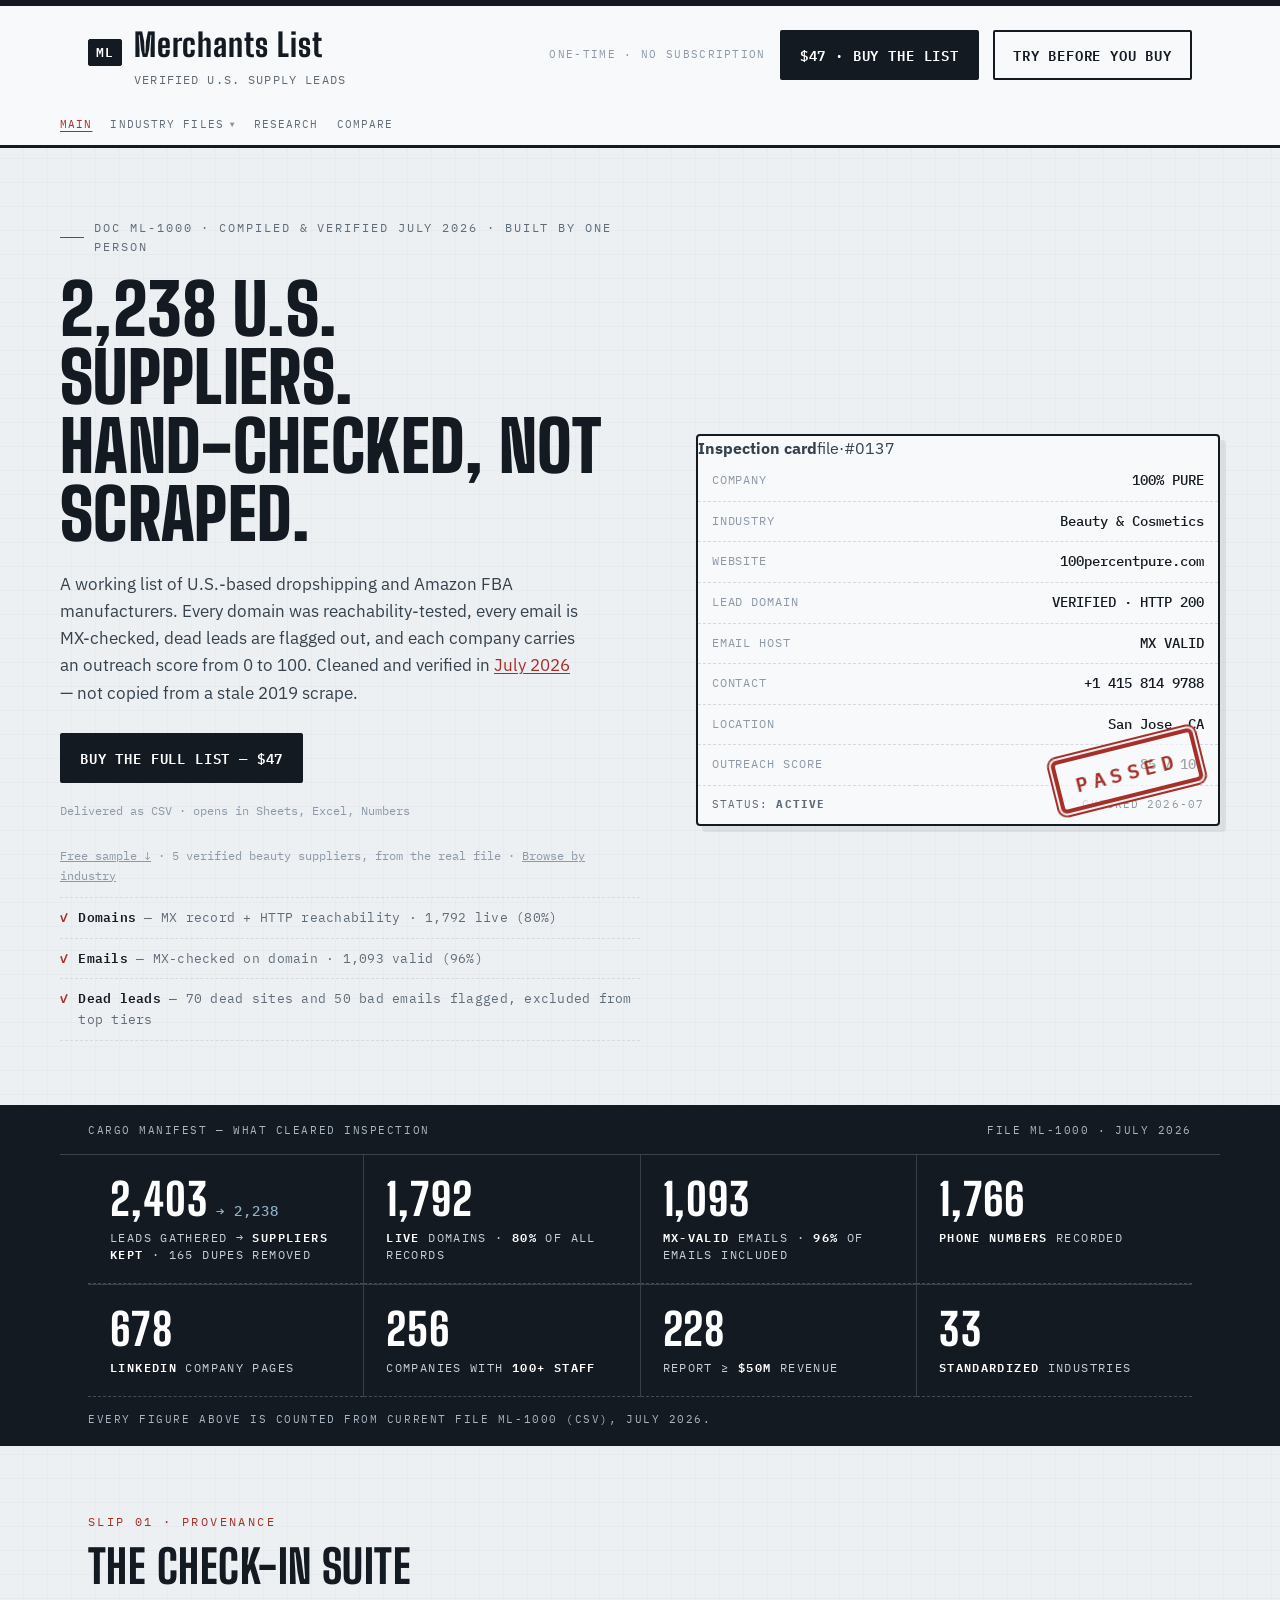
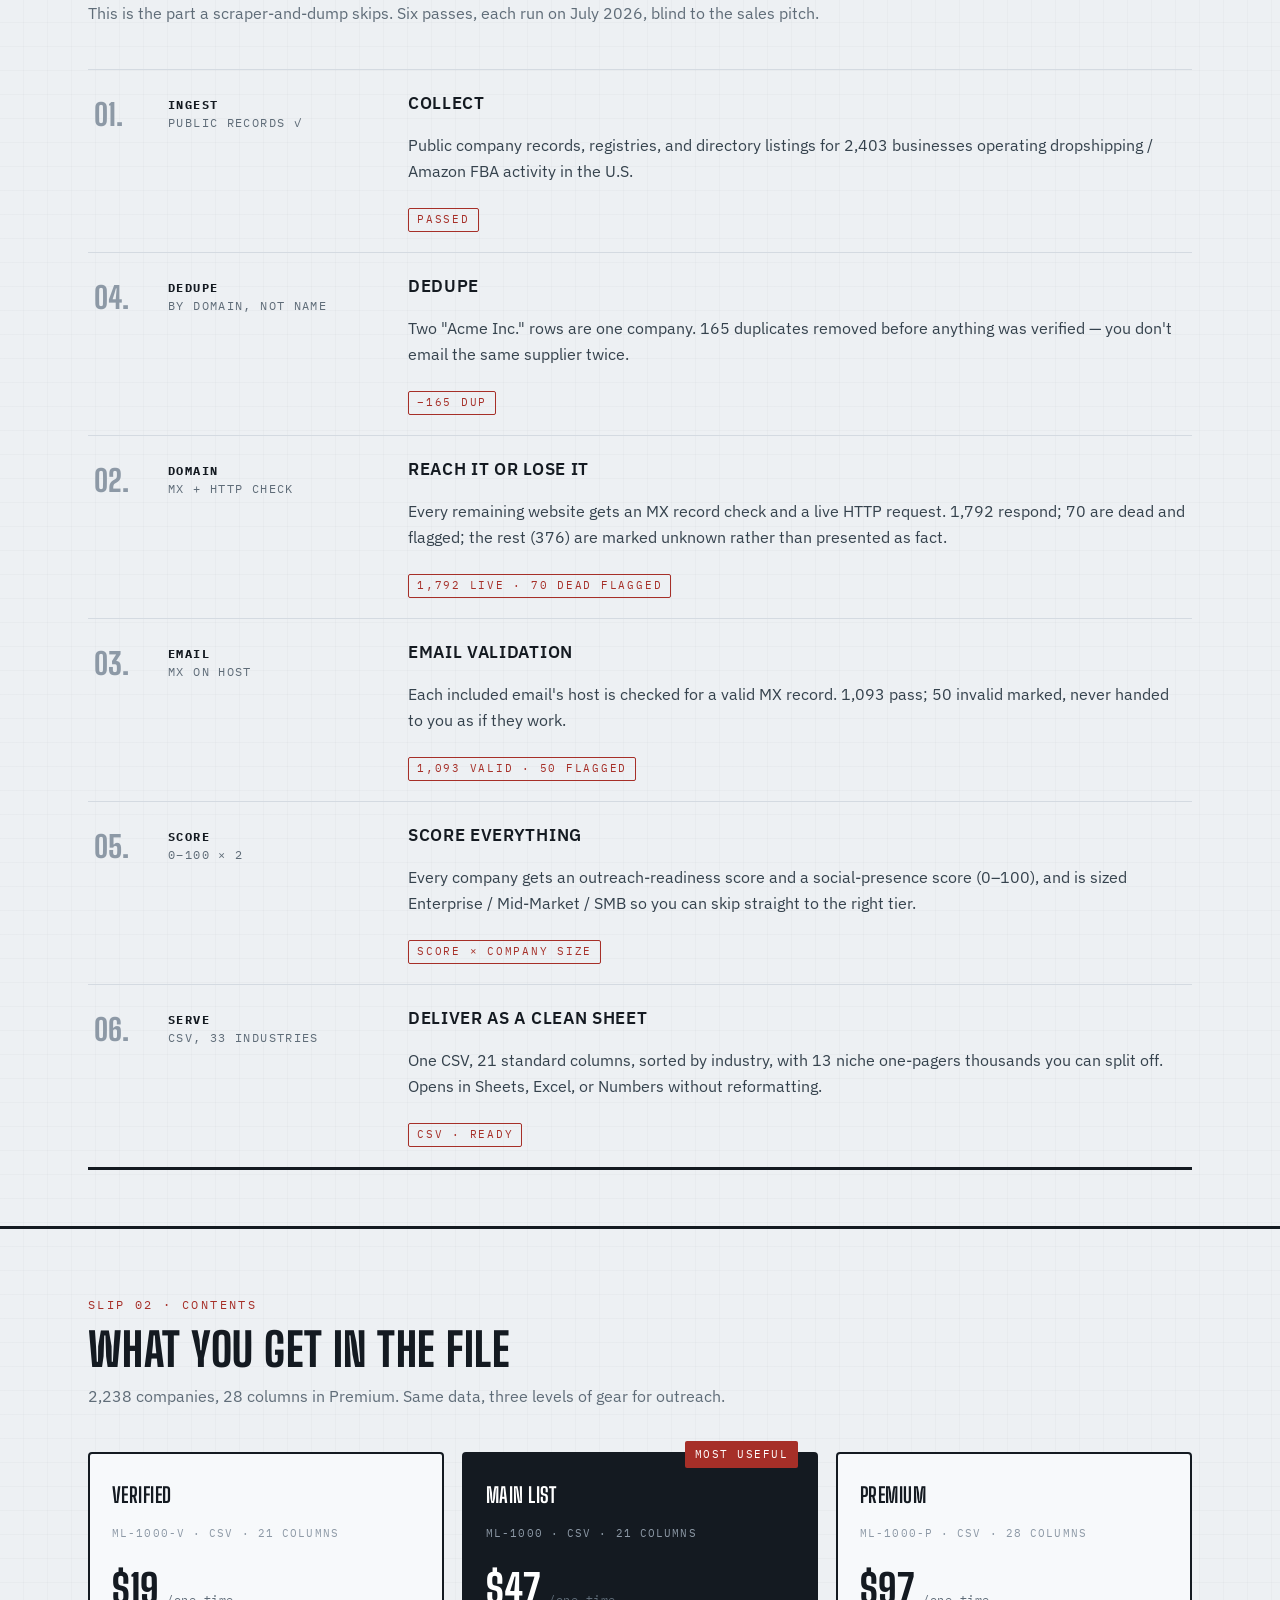
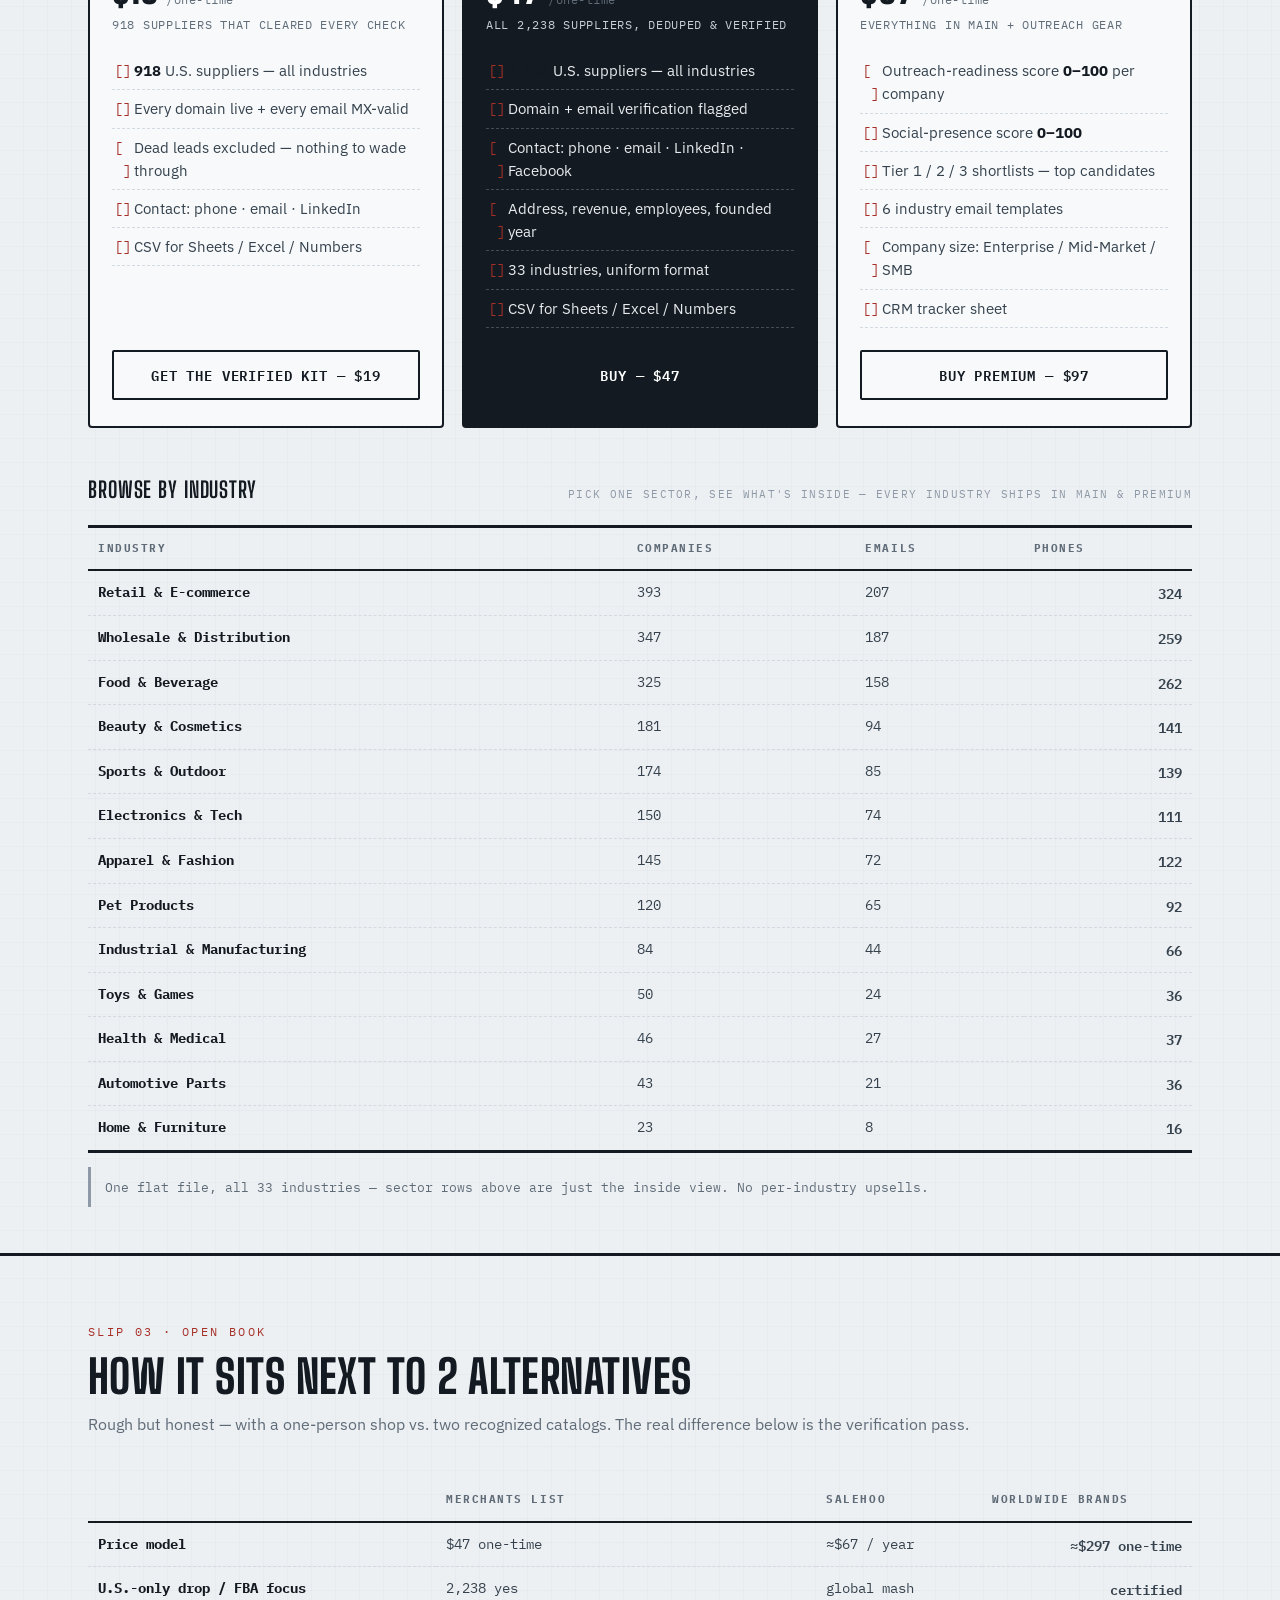
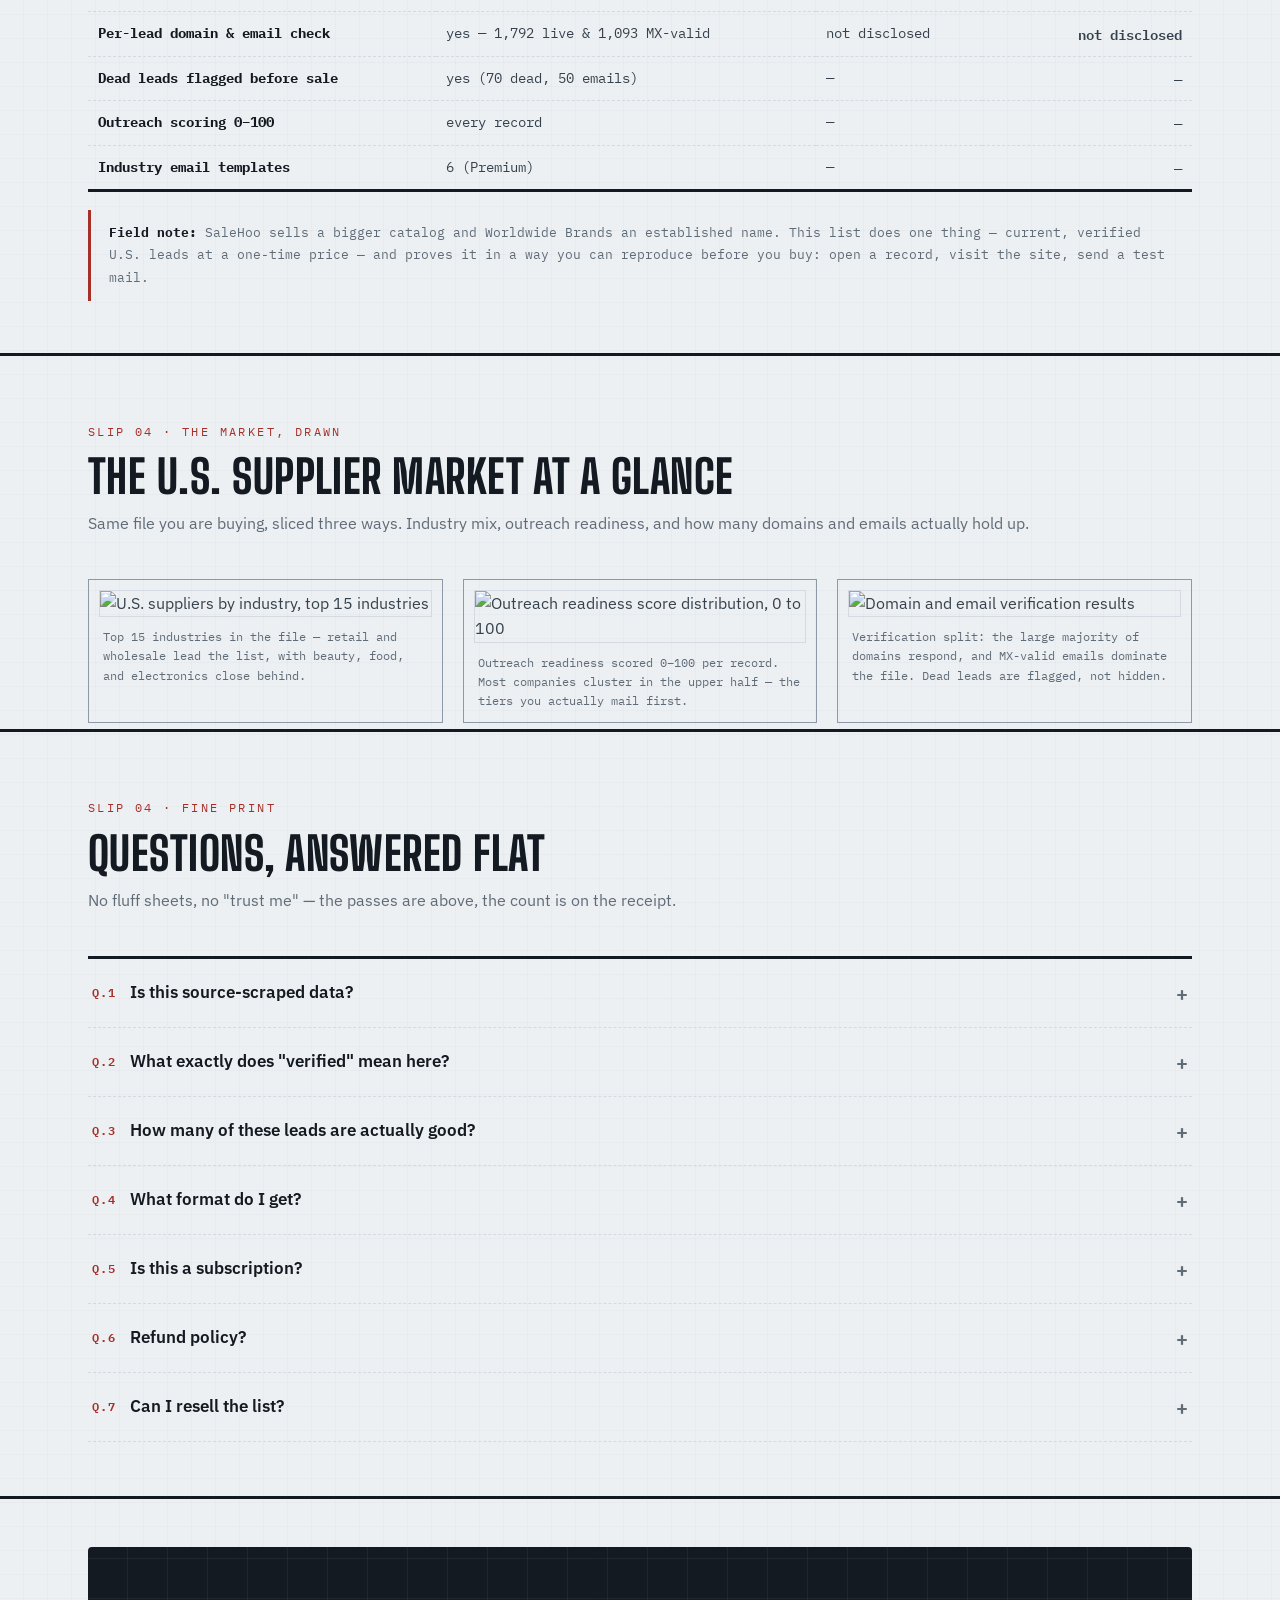
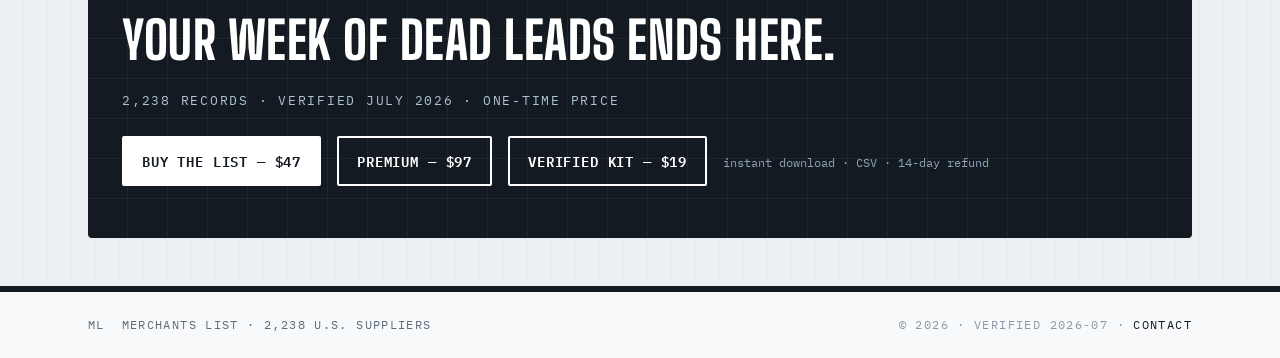
==== commit 14c359a1: "Add files via upload" ====
--- a/index.html
+++ b/index.html
@@ -12,7 +12,7 @@
 
   gtag('config', 'G-BKWKCKYXVS');
   </script>
-<script src="assets/analytics.js" defer></script>
+<script src="/assets/analytics.js" defer></script>
 <script>if(!location.pathname.endsWith("/")&&!location.pathname.endsWith(".html"))history.replaceState(null,"",location.pathname+"/")</script>
 <title>Merchants List — 2,238 Verified U.S. Dropshipping &amp; FBA Suppliers</title>
 <meta name="description" content="2,238 U.S.-based dropshipping and Amazon FBA suppliers, checked by hand and script: 1,792 live domains, 1,093 MX-valid emails, scored 0–100. One-time $47. No subscription.">
@@ -33,8 +33,8 @@
 <link rel="preconnect" href="https://fonts.googleapis.com">
 <link rel="preconnect" href="https://fonts.gstatic.com" crossorigin>
 <link href="https://fonts.googleapis.com/css2?family=Big+Shoulders+Display:wght@600;700;800;900&family=IBM+Plex+Mono:wght@400;500;600&family=IBM+Plex+Sans:wght@400;500;600;700&display=swap" rel="stylesheet">
-<link rel="stylesheet" href="assets/merchants.css">
-<link rel="icon" type="image/svg+xml" href="assets/favicon.svg">
+<link rel="stylesheet" href="/assets/merchants.css">
+<link rel="icon" type="image/svg+xml" href="/assets/favicon.svg">
 
 </head>
 <body id="top">
@@ -43,7 +43,7 @@
 <header class="masthead">
   <div class="masthead-inner">
     <div class="brand">
-      <a class="brand-link" href="index.html" aria-label="Merchants List home"><span class="mark" aria-hidden="true">ML</span>
+      <a class="brand-link" href="/index.html" aria-label="Merchants List home"><span class="mark" aria-hidden="true">ML</span>
       <div>
         <h1>Merchants List</h1>
         <p class="tagline">Verified U.S. supply leads</p>
@@ -57,22 +57,22 @@
   </div>
   <div class="wrap seo-nav" aria-label="Site navigation">
     <div class="nav-ctl">
-      <a class="nav-label cur" href="index.html">Main</a>
+      <a class="nav-label cur" href="/index.html">Main</a>
       <div class="drop" id="nav-drop">
         <button type="button" class="drop-toggle" aria-haspopup="true" aria-expanded="false" id="nav-industries">Industry files <span class="arrow">▼</span></button>
         <nav class="drop-menu" aria-label="Industry files">
-          <a href="retail-suppliers.html">Retail &amp; E-commerce</a>
-          <a href="wholesale-suppliers.html">Wholesale &amp; Distribution</a>
-          <a href="food-beverage-suppliers.html">Food &amp; Beverage</a>
-          <a href="beauty-cosmetics-suppliers.html">Beauty &amp; Cosmetics</a>
-          <a href="sports-outdoor-suppliers.html">Sports &amp; Outdoor</a>
-          <a href="electronics-tech-suppliers.html">Electronics &amp; Tech</a>
-          <a href="apparel-fashion-suppliers.html">Apparel &amp; Fashion</a>
-          <a href="pet-suppliers.html">Pet Products</a>
+          <a href="/retail-suppliers.html">Retail &amp; E-commerce</a>
+          <a href="/wholesale-suppliers.html">Wholesale &amp; Distribution</a>
+          <a href="/food-beverage-suppliers.html">Food &amp; Beverage</a>
+          <a href="/beauty-cosmetics-suppliers.html">Beauty &amp; Cosmetics</a>
+          <a href="/sports-outdoor-suppliers.html">Sports &amp; Outdoor</a>
+          <a href="/electronics-tech-suppliers.html">Electronics &amp; Tech</a>
+          <a href="/apparel-fashion-suppliers.html">Apparel &amp; Fashion</a>
+          <a href="/pet-suppliers.html">Pet Products</a>
         </nav>
       </div>
-      <a href="blog.html">Research</a>
-      <a href="compare.html">Compare</a>
+      <a href="/blog.html">Research</a>
+      <a href="/compare.html">Compare</a>
     </div>
   </div>
 </header>
@@ -92,7 +92,7 @@
           <span class="cta-note mono">Delivered as CSV · opens in Sheets, Excel, Numbers</span>
         </div>
 
-        <p class="cta-note"><a href="ornek_beauty_listesi.csv" class="mono">Free sample ↓</a> · 5 verified beauty suppliers, from the real file · <a href="#contents" class="mono">Browse by industry</a></p>
+        <p class="cta-note"><a href="/ornek_beauty_listesi.csv" class="mono">Free sample ↓</a> · 5 verified beauty suppliers, from the real file · <a href="#contents" class="mono">Browse by industry</a></p>
 
         <ul class="prelist" aria-label="What is verified">
           <li><span class="ck">✓</span><span><b>Domains</b> — MX record + HTTP reachability · 1,792 live (80%)</span></li>
@@ -337,15 +337,15 @@
       </div>
       <div class="mktgrid">
         <figure class="mkt">
-          <img class="lb" src="assets/01_endustri_dagilimi.png" alt="U.S. suppliers by industry, top 15 industries" loading="lazy">
+          <img class="lb" src="/assets/01_endustri_dagilimi.png" alt="U.S. suppliers by industry, top 15 industries" loading="lazy">
           <figcaption>Top 15 industries in the file — retail and wholesale lead the list, with beauty, food, and electronics close behind.</figcaption>
         </figure>
         <figure class="mkt">
-          <img class="lb" src="assets/06_outreach_score.png" alt="Outreach readiness score distribution, 0 to 100" loading="lazy">
+          <img class="lb" src="/assets/06_outreach_score.png" alt="Outreach readiness score distribution, 0 to 100" loading="lazy">
           <figcaption>Outreach readiness scored 0–100 per record. Most companies cluster in the upper half — the tiers you actually mail first.</figcaption>
         </figure>
         <figure class="mkt">
-          <img class="lb" src="assets/07_dogrulama_sonuc.png" alt="Domain and email verification results" loading="lazy">
+          <img class="lb" src="/assets/07_dogrulama_sonuc.png" alt="Domain and email verification results" loading="lazy">
           <figcaption>Verification split: the large majority of domains respond, and MX-valid emails dominate the file. Dead leads are flagged, not hidden.</figcaption>
         </figure>
       </div>
@@ -521,12 +521,12 @@
   /* Clickable industry rows */
   document.querySelectorAll("table.ledger tbody tr[data-href]").forEach(function(row){
     row.addEventListener("click", function(){
-      window.location.href = row.getAttribute("data-href");
+      window.location.href = "/" + row.getAttribute("data-href");
     });
     row.addEventListener("keydown", function(e){
       if (e.key === "Enter" || e.key === " "){
         e.preventDefault();
-        window.location.href = row.getAttribute("data-href");
+        window.location.href = "/" + row.getAttribute("data-href");
       }
     });
   });
@@ -571,11 +571,11 @@
         body: new FormData(tryForm),
         headers: { "Accept": "application/json" }
       }).then(function(){
-        window.location.href = "sample.csv";
+        window.location.href = "/sample.csv";
         tryForm.style.display = "none";
         if (trySuccess) trySuccess.hidden = false;
       }).catch(function(){
-        window.location.href = "sample.csv";
+        window.location.href = "/sample.csv";
         tryForm.style.display = "none";
         if (trySuccess) trySuccess.hidden = false;
       });
--- a/assets/merchants.css
+++ b/assets/merchants.css
@@ -79,8 +79,37 @@
   .seo-nav{display:flex;flex-wrap:wrap;gap:4px 18px;align-items:center;font-family:var(--font-mono);font-size:11px;letter-spacing:.1em;text-transform:uppercase;color:var(--hash);padding:12px 0}
   .seo-nav a{color:var(--slate);text-decoration:none}
   .seo-nav a:hover{color:var(--stamp)}
-  .seo-nav a.cur{color:var(--stamp);text-decoration:underline;text-underline-offset:3px}
-  .seo-nav .sep{opacity:.5}
+  .seo-nav a.cur{color:var(--stamp);text-decoration:underline;text-underline-offset:3px;pointer-events:none;cursor:default}
+  .seo-nav .nav-ctl{display:flex;flex-wrap:wrap;gap:4px 18px;align-items:center}
+  .seo-nav .nav-label{color:var(--hash);text-decoration:none}
+  .seo-nav a.nav-label:hover{color:var(--stamp)}
+
+  /* dropdown menu */
+  .drop{position:relative}
+  .drop::after{
+    content:"";position:absolute;left:-14px;top:100%;width:240px;height:12px;
+  }
+  .drop-toggle{
+    display:inline-flex;align-items:center;gap:6px;cursor:pointer;user-select:none;
+    color:var(--slate);border:none;background:none;font:inherit;letter-spacing:.1em;text-transform:uppercase;padding:0;
+  }
+  .drop-toggle .arrow{font-size:8px;opacity:.7;transition:transform .15s}
+  .drop-toggle:hover,.drop-toggle[aria-expanded="true"]{color:var(--stamp)}
+  .drop-menu{
+    position:absolute;left:-14px;top:calc(100% + 10px);z-index:60;
+    min-width:240px;max-height:min(70vh,460px);overflow-y:auto;
+    background:var(--panel);border:2px solid var(--carbon);
+    border-radius:var(--r-card);box-shadow:6px 6px 0 rgba(20,26,33,.1);
+    padding:8px 0;display:flex;flex-direction:column;
+    opacity:0;visibility:hidden;transform:translateY(-6px);
+    transition:opacity .14s ease,transform .14s ease,visibility .14s;
+  }
+  .drop-menu a{padding:8px 18px;color:var(--slate);white-space:nowrap}
+  .drop-menu a:hover{color:var(--stamp);background:rgba(166,47,40,.06)}
+  .drop-menu a.cur{color:var(--stamp);font-weight:600;pointer-events:none;cursor:default}
+  .drop-menu a.cur:hover{background:transparent}
+  .drop.open .drop-menu,.drop:hover .drop-menu,.drop:focus-within .drop-menu{opacity:1;visibility:visible;transform:translateY(0)}
+  .drop.open .arrow,.drop:hover .arrow{transform:rotate(180deg)}
 
   /* ---------- HERO ---------- */
   .hero{border-bottom:3px solid var(--carbon)}
@@ -268,6 +297,56 @@
   table.ledger tbody tr[data-href]:hover td:first-child b{color:var(--stamp)}
   table.ledger tbody tr[data-href]:hover td:first-child{text-decoration:underline;text-underline-offset:3px}
 
+  /* ---------- Market at a glance ---------- */
+  .mktgrid{display:grid;grid-template-columns:repeat(3,1fr);gap:20px;margin-bottom:6px}
+  .mkt{margin:0;border:1px solid var(--hash);padding:10px}
+  .mkt img{width:100%;height:auto;display:block;border:1px solid var(--rule)}
+  .mkt figcaption{font-family:var(--font-mono);font-size:12px;color:var(--slate);line-height:1.6;padding:10px 4px 2px}
+  @media (max-width:960px){.mktgrid{grid-template-columns:1fr;gap:16px}}
+
+  /* ---------- Lightbox ---------- */
+  figure img.lb{cursor:zoom-in}
+  .lightbox{position:fixed;inset:0;z-index:1000;display:none;align-items:center;justify-content:center;
+    background:rgba(14,18,23,.72);backdrop-filter:blur(8px);-webkit-backdrop-filter:blur(8px);padding:28px}
+  .lightbox.open{display:flex}
+  .lightbox figure{margin:0;display:flex;flex-direction:column;align-items:center;gap:10px}
+  .lightbox img{max-width:min(92vw,1200px);max-height:84vh;width:auto;height:auto;background:#fff;
+    border:1px solid var(--rule-strong);box-shadow:0 18px 60px rgba(0,0,0,.5)}
+  .lightbox figcaption{font-family:var(--font-mono);font-size:12px;color:#fff;letter-spacing:.08em;text-transform:uppercase}
+  .lightbox .lb-close{position:fixed;top:20px;right:20px;width:42px;height:42px;border-radius:50%;
+    border:1px solid rgba(255,255,255,.5);background:rgba(0,0,0,.35);color:#fff;font-size:22px;line-height:1;
+    cursor:pointer;display:flex;align-items:center;justify-content:center;z-index:1001}
+  .lightbox .lb-close:hover{background:var(--stamp);border-color:var(--stamp)}
+  body.lb-open{overflow:hidden}
+
+  /* ---------- TRY MODAL ---------- */
+  .try-modal{position:fixed;inset:0;z-index:1100;display:none;align-items:center;justify-content:center;padding:24px}
+  .try-modal.open{display:flex}
+  .try-backdrop{position:absolute;inset:0;background:rgba(14,18,23,.72);backdrop-filter:blur(6px);-webkit-backdrop-filter:blur(6px)}
+  .try-dialog{position:relative;background:var(--panel);border:3px solid var(--carbon);border-radius:var(--r-card);
+    box-shadow:10px 10px 0 rgba(20,26,33,.2);width:100%;max-width:440px;padding:34px 30px;text-align:left}
+  .try-close{position:absolute;top:14px;right:14px;width:34px;height:34px;border-radius:50%;
+    border:1px solid var(--rule-strong);background:transparent;color:var(--slate);font-size:18px;line-height:1;cursor:pointer;
+    display:flex;align-items:center;justify-content:center}
+  .try-close:hover{background:var(--stamp);border-color:var(--stamp);color:#fff}
+  .try-kicker{font-family:var(--font-mono);font-size:11px;letter-spacing:.16em;text-transform:uppercase;color:var(--stamp);margin:0 0 8px}
+  .try-dialog h3{font-family:var(--font-display);font-weight:800;font-size:30px;text-transform:uppercase;letter-spacing:.01em;color:var(--carbon);margin:0 0 10px;line-height:1.05}
+  .try-sub{font-size:15px;color:var(--ink);line-height:1.6;margin:0 0 22px}
+  .try-label{display:block;font-family:var(--font-mono);font-size:11px;letter-spacing:.12em;text-transform:uppercase;color:var(--slate);margin:0 0 8px}
+  .try-input{width:100%;font-family:var(--font-mono);font-size:15px;padding:12px 14px;border:2px solid var(--carbon);
+    border-radius:var(--r-tag);background:#fff;color:var(--carbon);margin-bottom:10px}
+  .try-input:focus{outline:none;border-color:var(--stamp)}
+  .try-error{font-family:var(--font-mono);font-size:12px;color:var(--stamp);margin:0 0 10px}
+  .try-submit{width:100%;margin-bottom:8px}
+  .try-fine{font-family:var(--font-mono);font-size:11px;letter-spacing:.12em;text-transform:uppercase;color:var(--hash);margin:0;text-align:center}
+  .try-success{text-align:center;padding:10px 0}
+  .try-success-title{font-family:var(--font-display);font-weight:800;font-size:26px;text-transform:uppercase;color:var(--carbon);margin:0 0 8px}
+  .try-success-sub{font-size:14px;color:var(--ink);margin:0}
+  body.try-open{overflow:hidden}
+  .btn-ghost{border-color:var(--carbon);color:var(--carbon);background:transparent}
+  .btn-ghost:hover{background:rgba(20,26,33,.06)}
+
+
   /* ---------- FAQ ---------- */
   .faq{padding-bottom:54px}
   details{
@@ -338,4 +417,5 @@
     .tally .strip{grid-template-columns:1fr}
     .masthead-meta{display:none}
     .final{padding:38px 22px}
-  }
+    .drop-menu{left:-6px;min-width:200px;max-height:min(70vh,460px)}
+  }
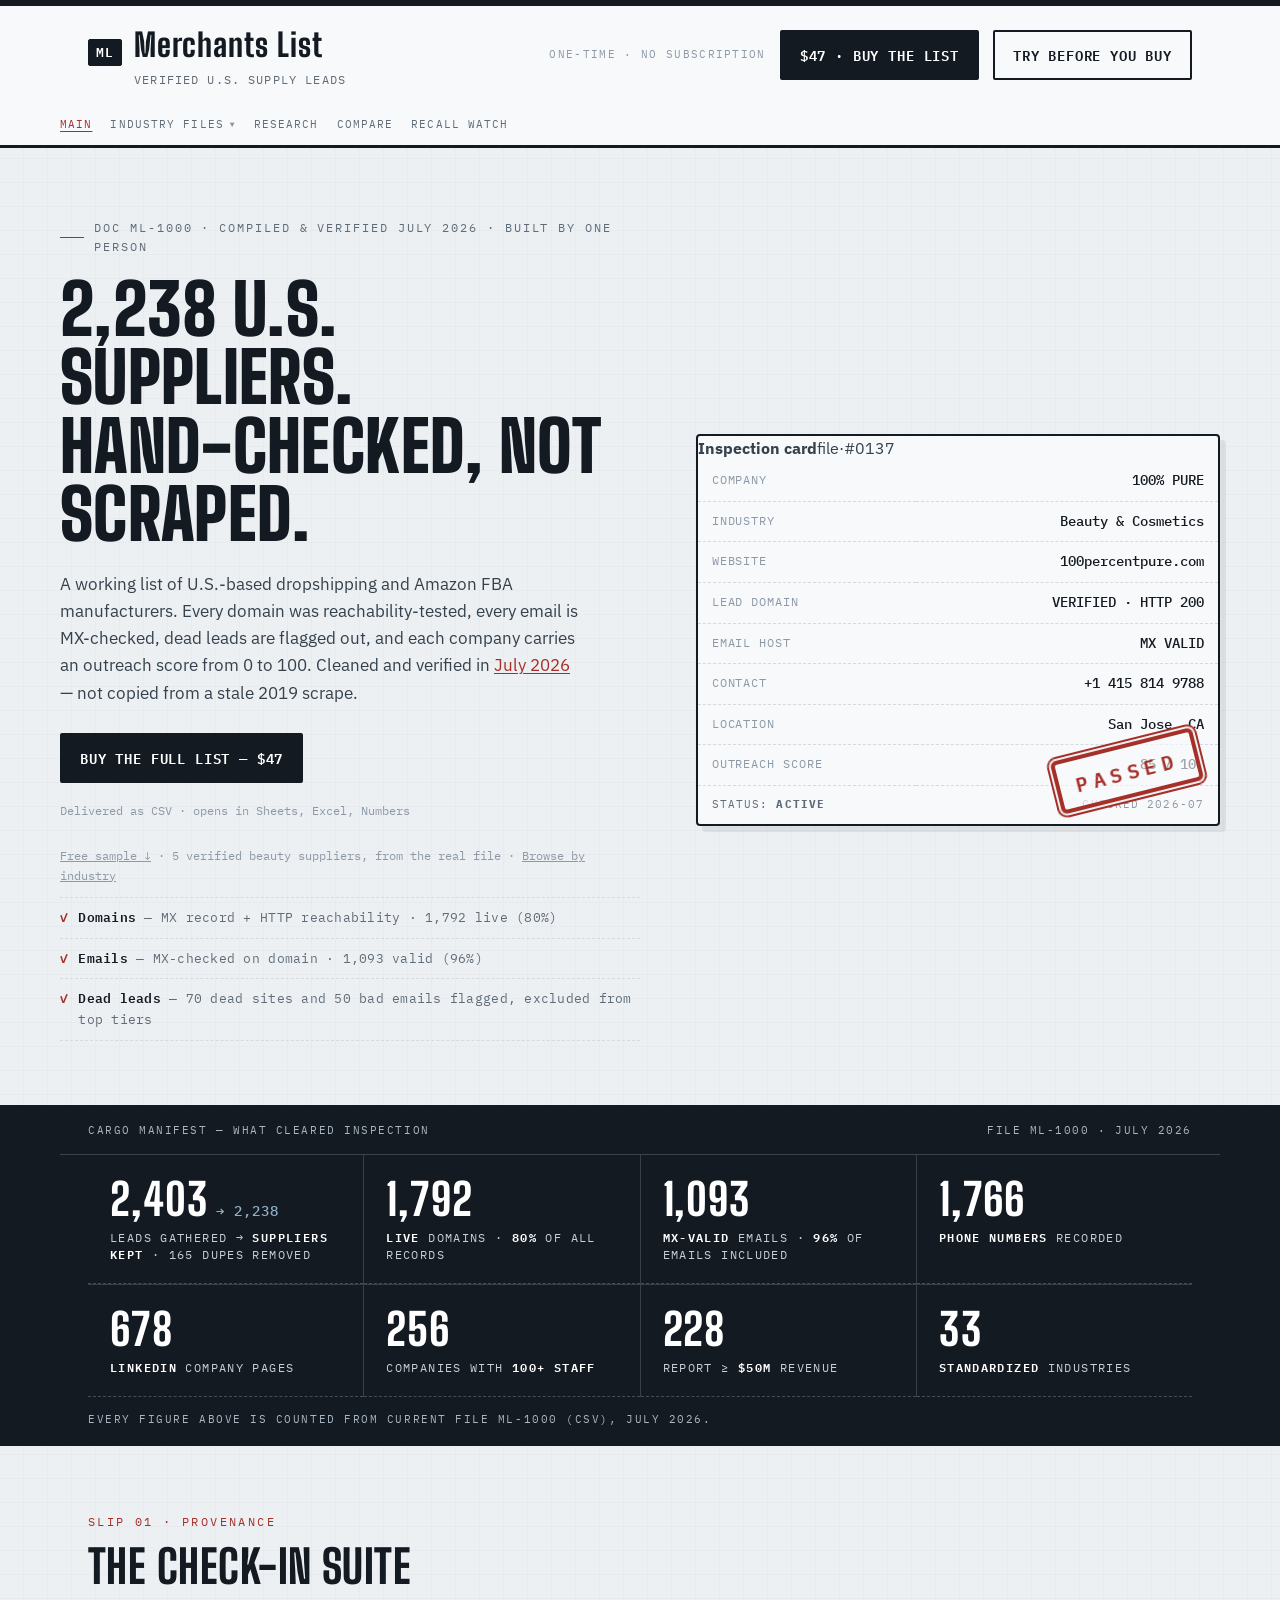
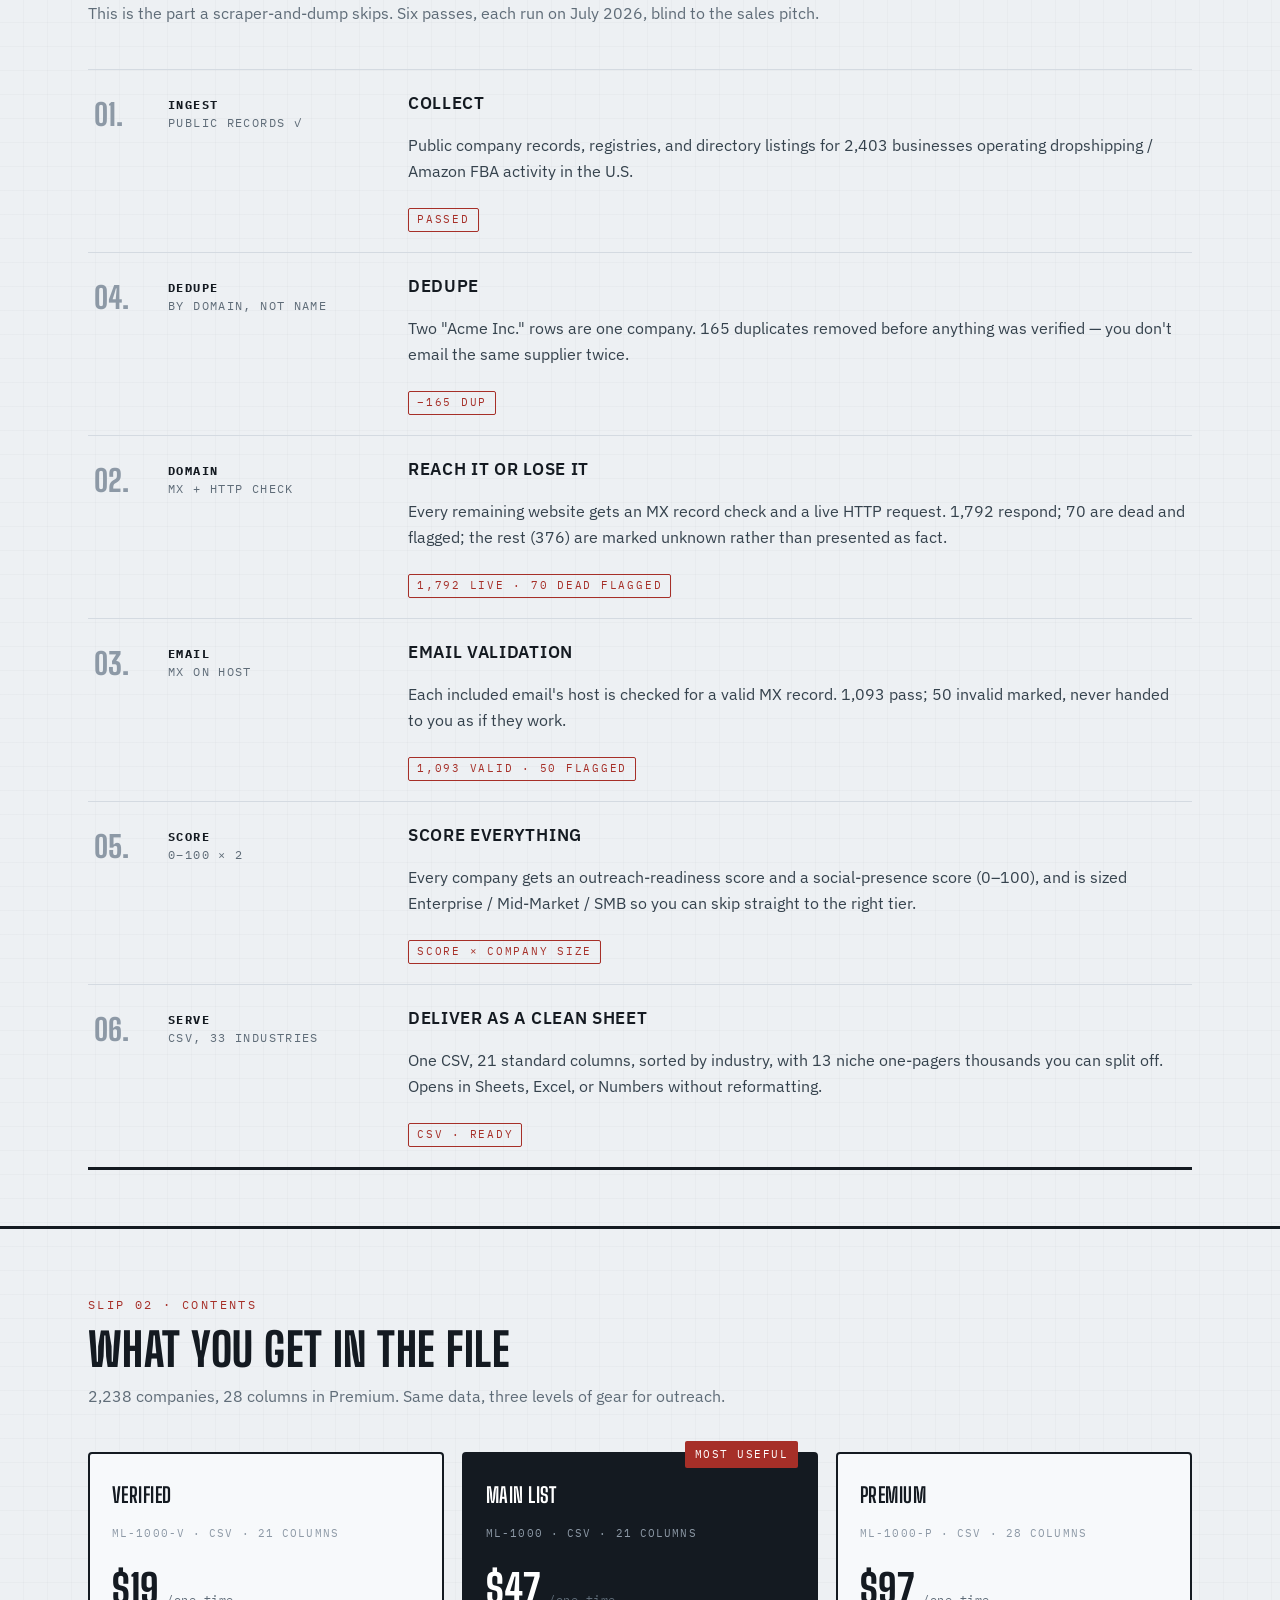
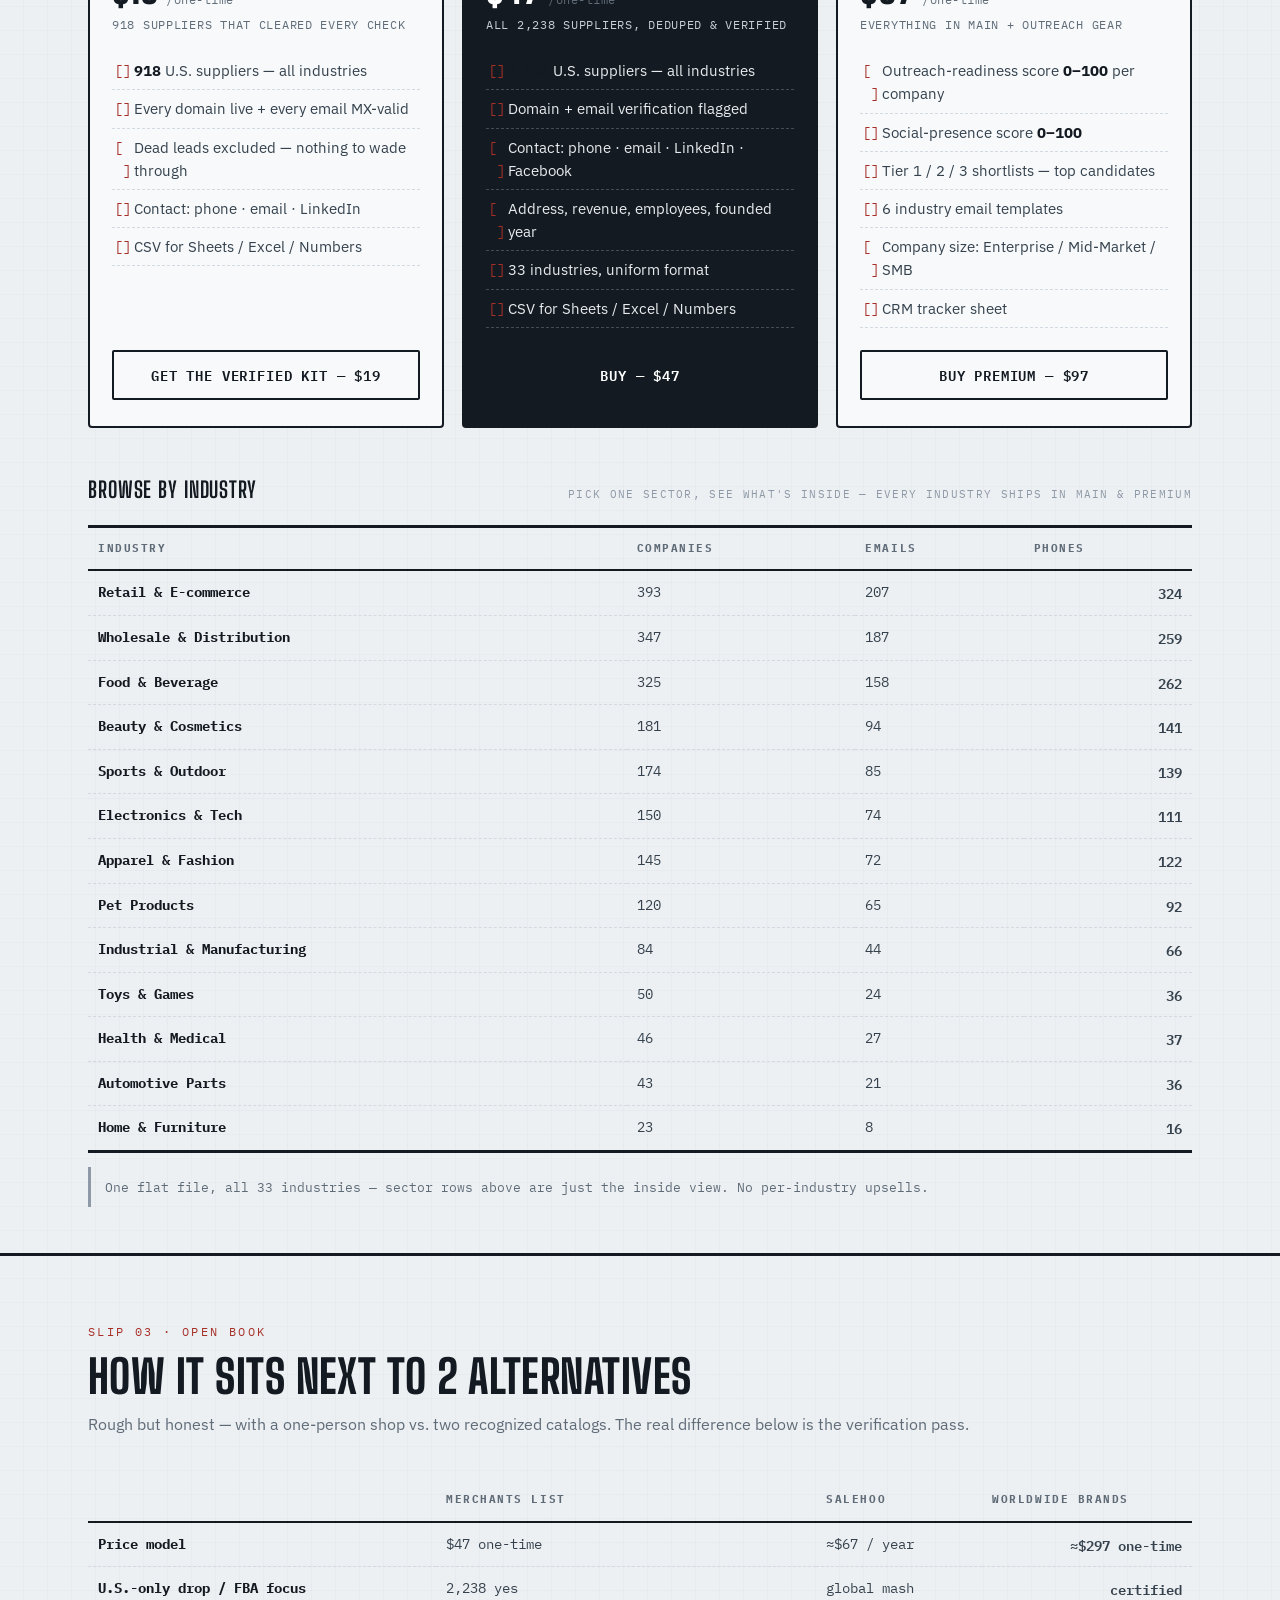
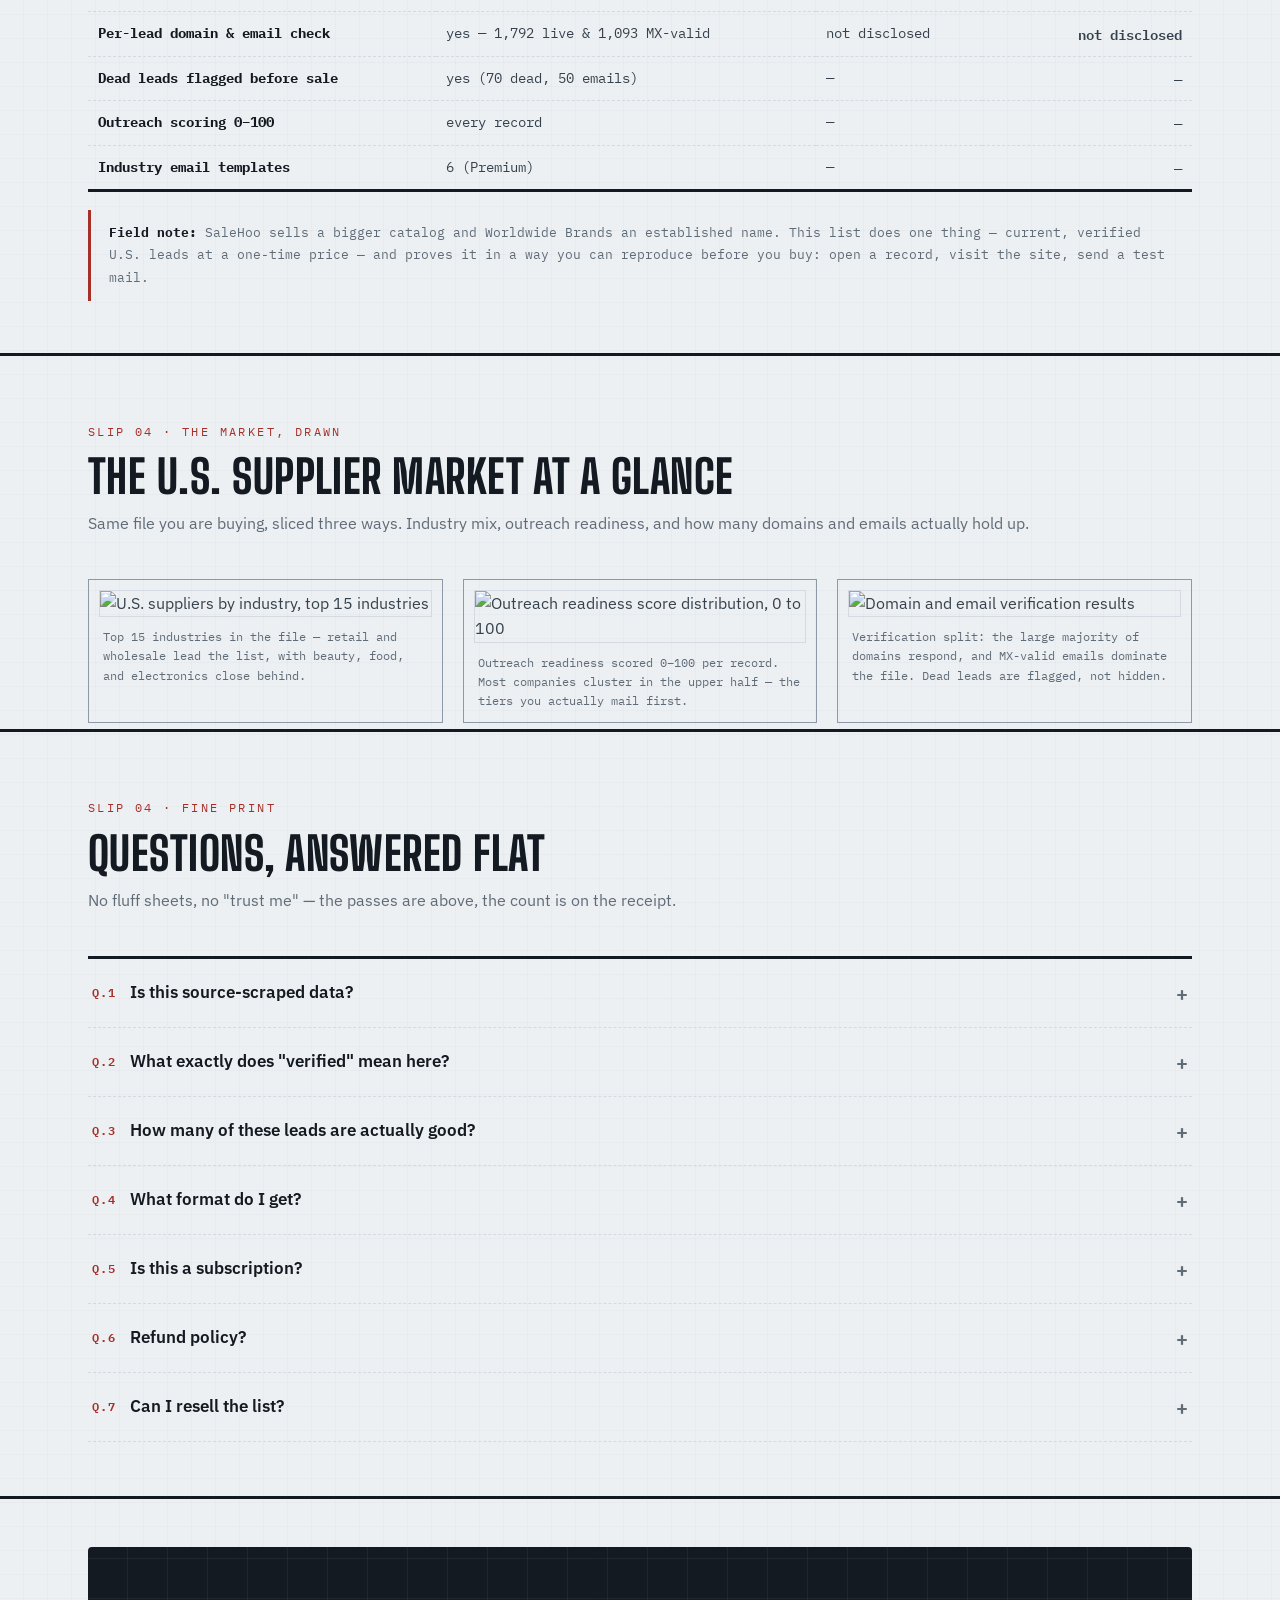
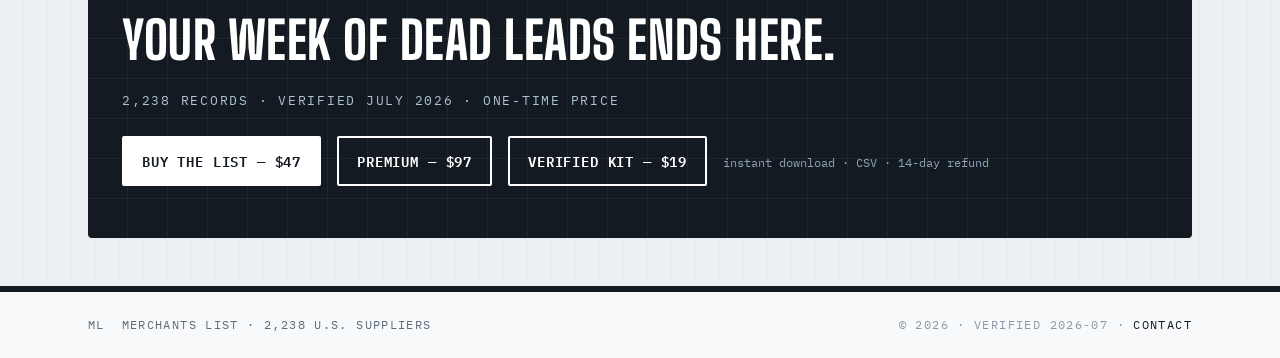
==== commit 11895cfe: "Add files via upload" ====
--- a/index.html
+++ b/index.html
@@ -74,6 +74,7 @@
       <a href="/blog.html">Research</a>
       <a href="/compare.html">Compare</a>
     </div>
+    <a class="nav-recall" href="/recall-watch.html">Recall Watch</a>
   </div>
 </header>
 
